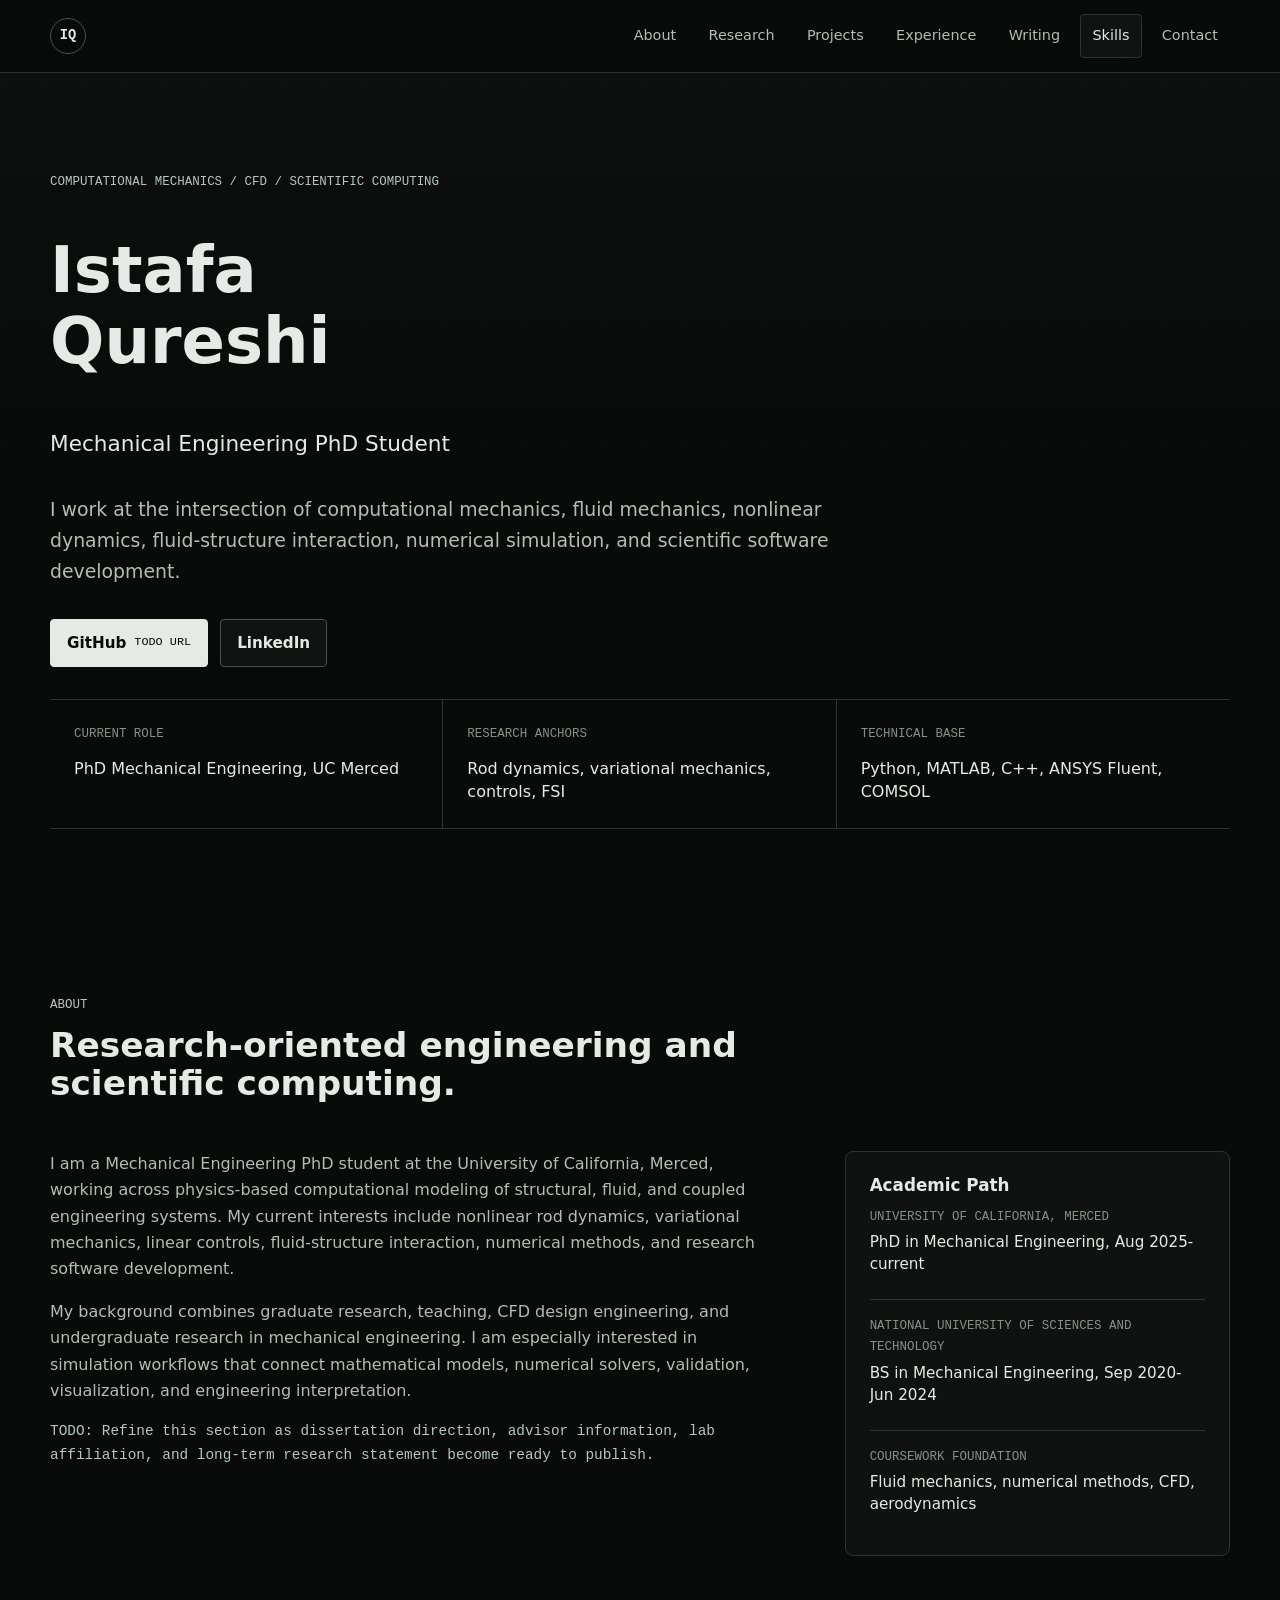
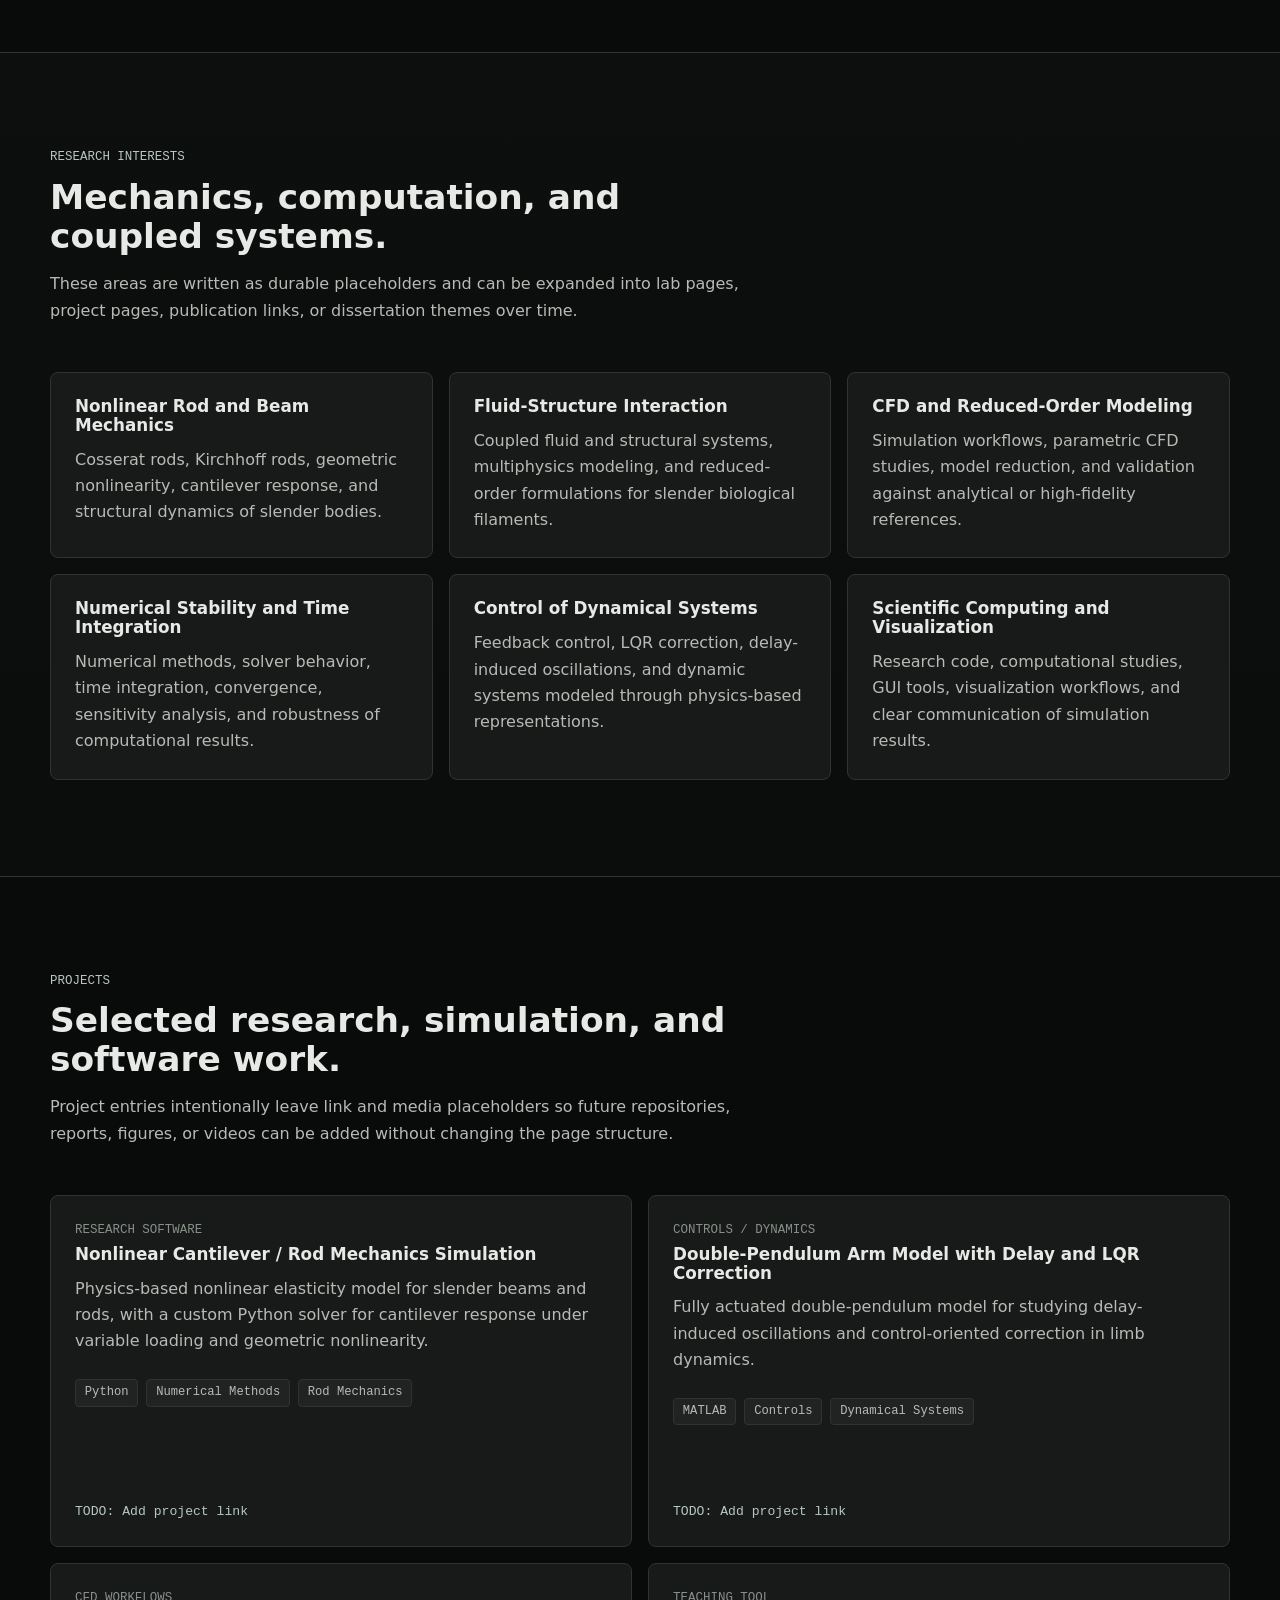
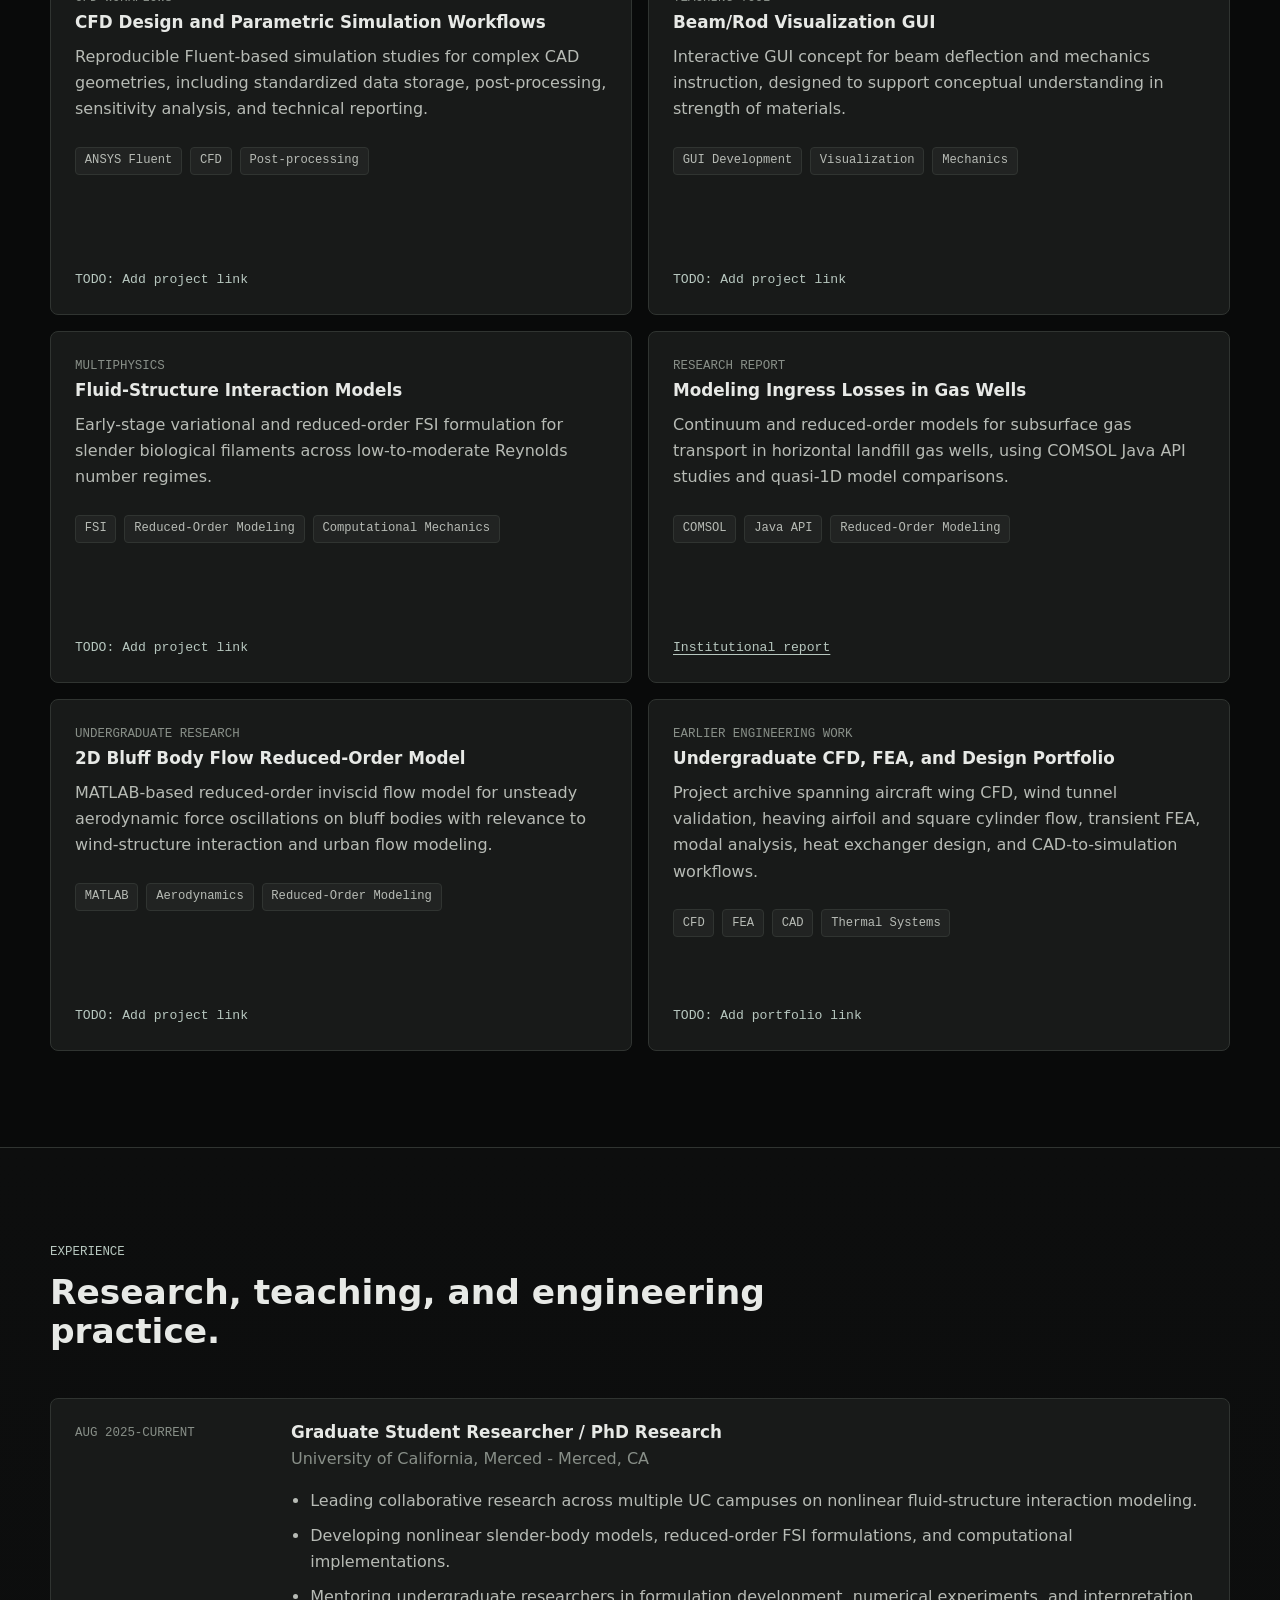
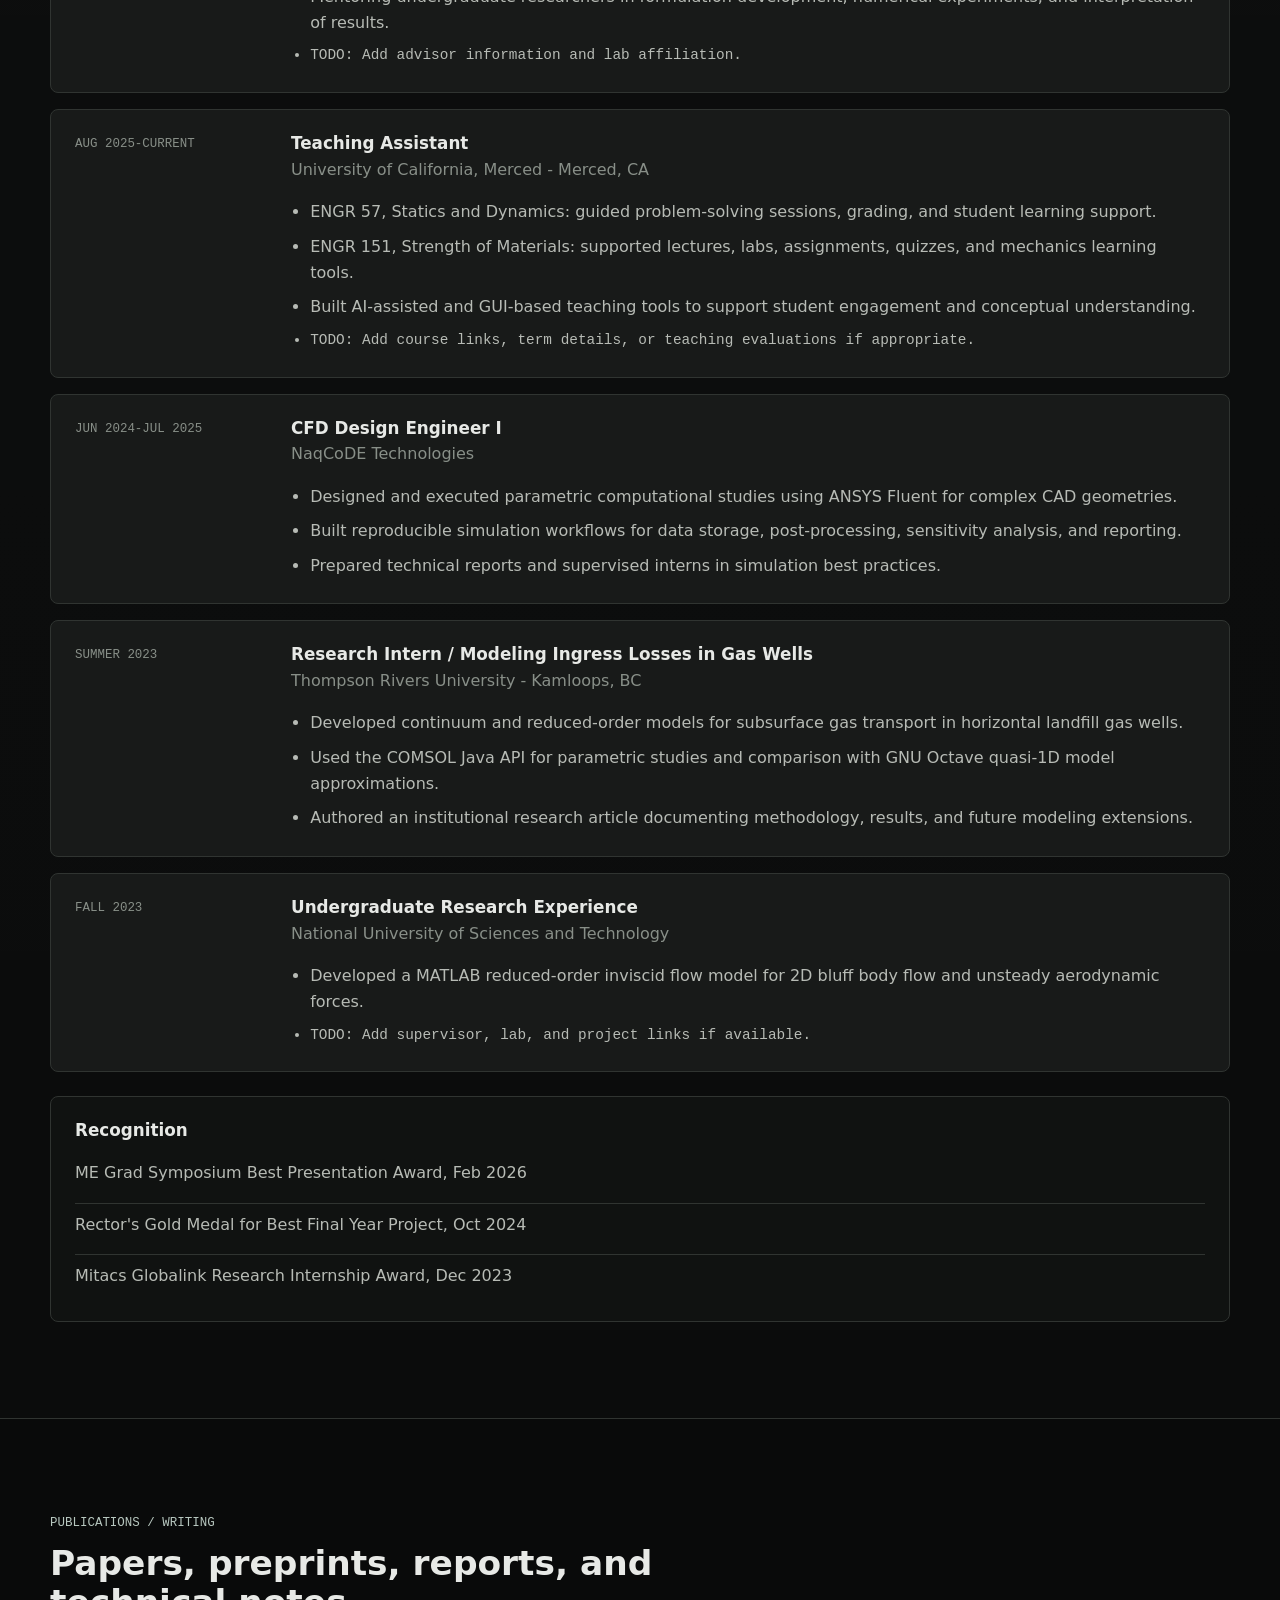
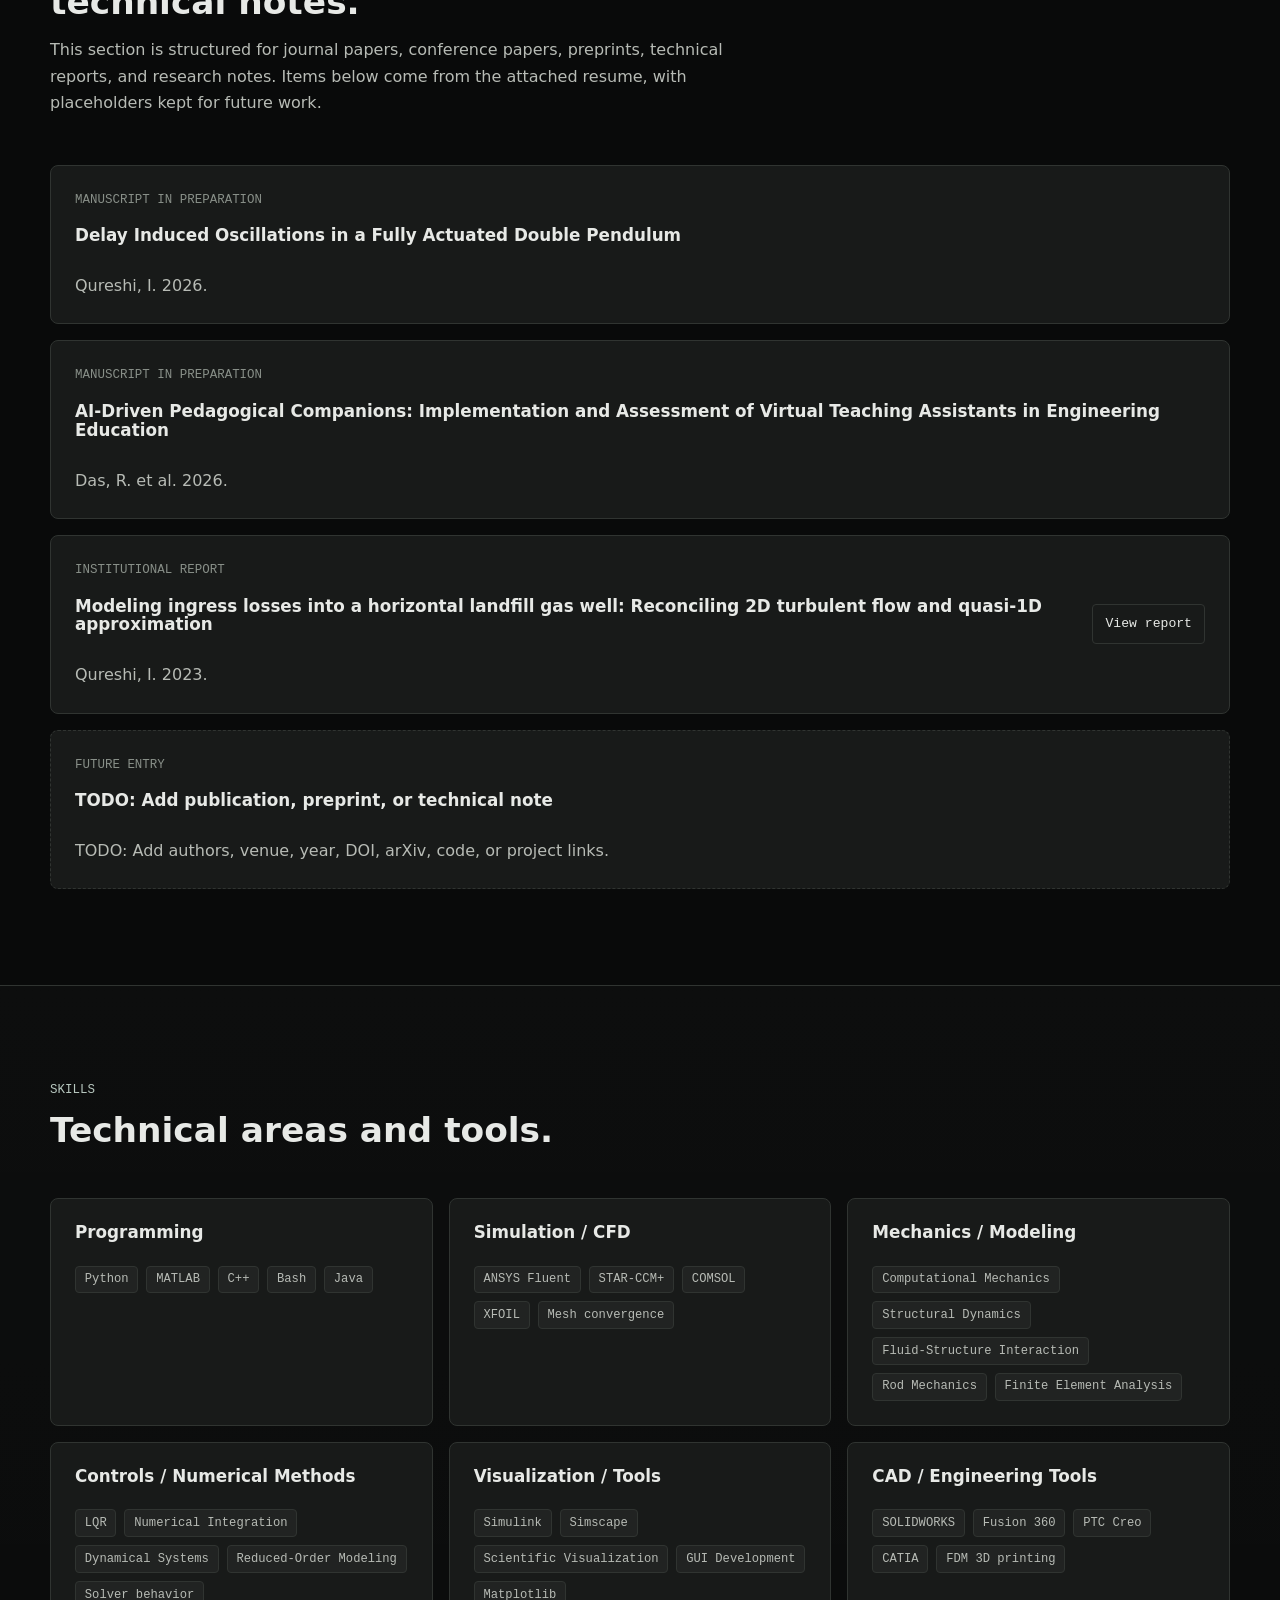
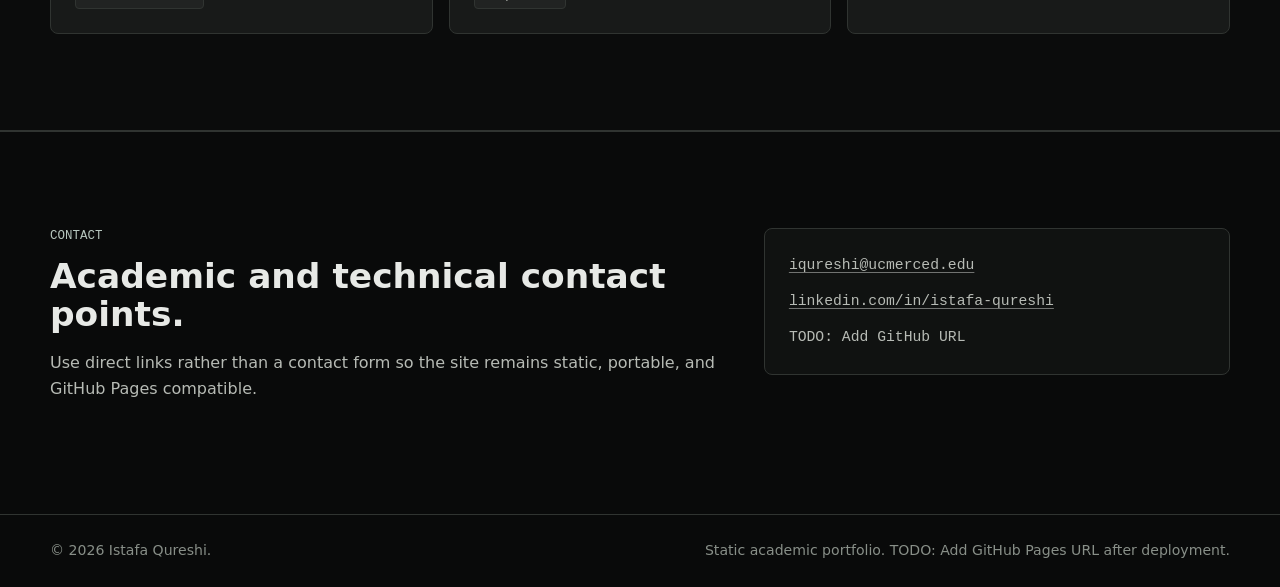
==== index.html @ 71009719 "Initial website draft. Generated via Codex" ====
<!doctype html>
<html lang="en">
<head>
  <meta charset="utf-8">
  <meta name="viewport" content="width=device-width, initial-scale=1">
  <meta name="description" content="Academic and technical portfolio for Istafa Qureshi, Mechanical Engineering PhD student at UC Merced.">
  <title>Istafa Qureshi | Mechanical Engineering PhD Student</title>
  <link rel="stylesheet" href="styles.css">
  <script src="script.js" defer></script>
</head>
<body>
  <a class="skip-link" href="#main">Skip to main content</a>

  <header class="site-header">
    <nav class="site-nav" aria-label="Primary navigation">
      <a class="brand" href="#top" aria-label="Istafa Qureshi home">IQ</a>
      <button class="menu-toggle" type="button" aria-expanded="false" aria-controls="nav-links">
        <span class="menu-lines" aria-hidden="true"></span>
        <span class="sr-only">Toggle navigation</span>
      </button>
      <div class="nav-links" id="nav-links">
        <a href="#about">About</a>
        <a href="#research">Research</a>
        <a href="#projects">Projects</a>
        <a href="#experience">Experience</a>
        <a href="#publications">Writing</a>
        <a href="#skills">Skills</a>
        <a href="#contact">Contact</a>
      </div>
    </nav>
  </header>

  <main id="main">
    <!-- Hero / editable professional introduction -->
    <section class="hero section" id="top" aria-labelledby="hero-title">
      <div class="section-inner hero-inner">
        <p class="eyebrow">Computational mechanics / CFD / scientific computing</p>
        <h1 id="hero-title">Istafa Qureshi</h1>
        <p class="hero-title">Mechanical Engineering PhD Student</p>
        <p class="hero-statement">
          I work at the intersection of computational mechanics, fluid mechanics,
          nonlinear dynamics, fluid-structure interaction, numerical simulation,
          and scientific software development.
        </p>

        <div class="hero-actions" aria-label="External links">
          <!-- TODO: Replace this placeholder with a real GitHub profile URL. -->
          <a class="button button-primary" href="#contact">GitHub <span>TODO URL</span></a>
          <a class="button button-secondary" href="https://linkedin.com/in/istafa-qureshi">LinkedIn</a>
        </div>

        <dl class="hero-facts" aria-label="Current academic profile">
          <div>
            <dt>Current role</dt>
            <dd>PhD Mechanical Engineering, UC Merced</dd>
          </div>
          <div>
            <dt>Research anchors</dt>
            <dd>Rod dynamics, variational mechanics, controls, FSI</dd>
          </div>
          <div>
            <dt>Technical base</dt>
            <dd>Python, MATLAB, C++, ANSYS Fluent, COMSOL</dd>
          </div>
        </dl>
      </div>
    </section>

    <!-- About / TODO: refine as research direction evolves -->
    <section class="section" id="about" aria-labelledby="about-title">
      <div class="section-inner">
        <div class="section-heading">
          <p class="eyebrow">About</p>
          <h2 id="about-title">Research-oriented engineering and scientific computing.</h2>
        </div>
        <div class="about-grid">
          <div class="about-copy">
            <p>
              I am a Mechanical Engineering PhD student at the University of
              California, Merced, working across physics-based computational
              modeling of structural, fluid, and coupled engineering systems.
              My current interests include nonlinear rod dynamics, variational
              mechanics, linear controls, fluid-structure interaction, numerical
              methods, and research software development.
            </p>
            <p>
              My background combines graduate research, teaching, CFD design
              engineering, and undergraduate research in mechanical engineering.
              I am especially interested in simulation workflows that connect
              mathematical models, numerical solvers, validation, visualization,
              and engineering interpretation.
            </p>
            <p class="todo-note">
              TODO: Refine this section as dissertation direction, advisor
              information, lab affiliation, and long-term research statement
              become ready to publish.
            </p>
          </div>
          <div class="academic-path" aria-label="Academic path">
            <h3>Academic Path</h3>
            <ul class="fact-list">
              <li>
                <span>University of California, Merced</span>
                <strong>PhD in Mechanical Engineering, Aug 2025-current</strong>
              </li>
              <li>
                <span>National University of Sciences and Technology</span>
                <strong>BS in Mechanical Engineering, Sep 2020-Jun 2024</strong>
              </li>
              <li>
                <span>Coursework foundation</span>
                <strong>Fluid mechanics, numerical methods, CFD, aerodynamics</strong>
              </li>
            </ul>
          </div>
        </div>
      </div>
    </section>

    <!-- Research interests / editable topic cards -->
    <section class="section section-muted" id="research" aria-labelledby="research-title">
      <div class="section-inner">
        <div class="section-heading">
          <p class="eyebrow">Research Interests</p>
          <h2 id="research-title">Mechanics, computation, and coupled systems.</h2>
          <p>
            These areas are written as durable placeholders and can be expanded
            into lab pages, project pages, publication links, or dissertation
            themes over time.
          </p>
        </div>

        <div class="card-grid">
          <article class="topic-card">
            <h3>Nonlinear Rod and Beam Mechanics</h3>
            <p>
              Cosserat rods, Kirchhoff rods, geometric nonlinearity, cantilever
              response, and structural dynamics of slender bodies.
            </p>
          </article>
          <article class="topic-card">
            <h3>Fluid-Structure Interaction</h3>
            <p>
              Coupled fluid and structural systems, multiphysics modeling, and
              reduced-order formulations for slender biological filaments.
            </p>
          </article>
          <article class="topic-card">
            <h3>CFD and Reduced-Order Modeling</h3>
            <p>
              Simulation workflows, parametric CFD studies, model reduction, and
              validation against analytical or high-fidelity references.
            </p>
          </article>
          <article class="topic-card">
            <h3>Numerical Stability and Time Integration</h3>
            <p>
              Numerical methods, solver behavior, time integration, convergence,
              sensitivity analysis, and robustness of computational results.
            </p>
          </article>
          <article class="topic-card">
            <h3>Control of Dynamical Systems</h3>
            <p>
              Feedback control, LQR correction, delay-induced oscillations, and
              dynamic systems modeled through physics-based representations.
            </p>
          </article>
          <article class="topic-card">
            <h3>Scientific Computing and Visualization</h3>
            <p>
              Research code, computational studies, GUI tools, visualization
              workflows, and clear communication of simulation results.
            </p>
          </article>
        </div>
      </div>
    </section>

    <!-- Projects / TODO: add repository links, figures, reports, and final descriptions -->
    <section class="section" id="projects" aria-labelledby="projects-title">
      <div class="section-inner">
        <div class="section-heading">
          <p class="eyebrow">Projects</p>
          <h2 id="projects-title">Selected research, simulation, and software work.</h2>
          <p>
            Project entries intentionally leave link and media placeholders so
            future repositories, reports, figures, or videos can be added
            without changing the page structure.
          </p>
        </div>

        <div class="project-grid">
          <article class="project-card">
            <div class="project-meta">Research software</div>
            <h3>Nonlinear Cantilever / Rod Mechanics Simulation</h3>
            <p>
              Physics-based nonlinear elasticity model for slender beams and
              rods, with a custom Python solver for cantilever response under
              variable loading and geometric nonlinearity.
            </p>
            <ul class="tag-list">
              <li>Python</li>
              <li>Numerical Methods</li>
              <li>Rod Mechanics</li>
            </ul>
            <span class="project-link">TODO: Add project link</span>
          </article>

          <article class="project-card">
            <div class="project-meta">Controls / dynamics</div>
            <h3>Double-Pendulum Arm Model with Delay and LQR Correction</h3>
            <p>
              Fully actuated double-pendulum model for studying delay-induced
              oscillations and control-oriented correction in limb dynamics.
            </p>
            <ul class="tag-list">
              <li>MATLAB</li>
              <li>Controls</li>
              <li>Dynamical Systems</li>
            </ul>
            <span class="project-link">TODO: Add project link</span>
          </article>

          <article class="project-card">
            <div class="project-meta">CFD workflows</div>
            <h3>CFD Design and Parametric Simulation Workflows</h3>
            <p>
              Reproducible Fluent-based simulation studies for complex CAD
              geometries, including standardized data storage, post-processing,
              sensitivity analysis, and technical reporting.
            </p>
            <ul class="tag-list">
              <li>ANSYS Fluent</li>
              <li>CFD</li>
              <li>Post-processing</li>
            </ul>
            <span class="project-link">TODO: Add project link</span>
          </article>

          <article class="project-card">
            <div class="project-meta">Teaching tool</div>
            <h3>Beam/Rod Visualization GUI</h3>
            <p>
              Interactive GUI concept for beam deflection and mechanics
              instruction, designed to support conceptual understanding in
              strength of materials.
            </p>
            <ul class="tag-list">
              <li>GUI Development</li>
              <li>Visualization</li>
              <li>Mechanics</li>
            </ul>
            <span class="project-link">TODO: Add project link</span>
          </article>

          <article class="project-card">
            <div class="project-meta">Multiphysics</div>
            <h3>Fluid-Structure Interaction Models</h3>
            <p>
              Early-stage variational and reduced-order FSI formulation for
              slender biological filaments across low-to-moderate Reynolds
              number regimes.
            </p>
            <ul class="tag-list">
              <li>FSI</li>
              <li>Reduced-Order Modeling</li>
              <li>Computational Mechanics</li>
            </ul>
            <span class="project-link">TODO: Add project link</span>
          </article>

          <article class="project-card">
            <div class="project-meta">Research report</div>
            <h3>Modeling Ingress Losses in Gas Wells</h3>
            <p>
              Continuum and reduced-order models for subsurface gas transport
              in horizontal landfill gas wells, using COMSOL Java API studies
              and quasi-1D model comparisons.
            </p>
            <ul class="tag-list">
              <li>COMSOL</li>
              <li>Java API</li>
              <li>Reduced-Order Modeling</li>
            </ul>
            <a class="project-link" href="https://tru.arcabc.ca/node/3700">Institutional report</a>
          </article>

          <article class="project-card">
            <div class="project-meta">Undergraduate research</div>
            <h3>2D Bluff Body Flow Reduced-Order Model</h3>
            <p>
              MATLAB-based reduced-order inviscid flow model for unsteady
              aerodynamic force oscillations on bluff bodies with relevance to
              wind-structure interaction and urban flow modeling.
            </p>
            <ul class="tag-list">
              <li>MATLAB</li>
              <li>Aerodynamics</li>
              <li>Reduced-Order Modeling</li>
            </ul>
            <span class="project-link">TODO: Add project link</span>
          </article>

          <article class="project-card">
            <div class="project-meta">Earlier engineering work</div>
            <h3>Undergraduate CFD, FEA, and Design Portfolio</h3>
            <p>
              Project archive spanning aircraft wing CFD, wind tunnel
              validation, heaving airfoil and square cylinder flow, transient
              FEA, modal analysis, heat exchanger design, and CAD-to-simulation
              workflows.
            </p>
            <ul class="tag-list">
              <li>CFD</li>
              <li>FEA</li>
              <li>CAD</li>
              <li>Thermal Systems</li>
            </ul>
            <span class="project-link">TODO: Add portfolio link</span>
          </article>
        </div>
      </div>
    </section>

    <!-- Experience / TODO: add advisor, lab, and course links when available -->
    <section class="section section-muted" id="experience" aria-labelledby="experience-title">
      <div class="section-inner">
        <div class="section-heading">
          <p class="eyebrow">Experience</p>
          <h2 id="experience-title">Research, teaching, and engineering practice.</h2>
        </div>

        <div class="timeline">
          <article class="timeline-item">
            <div class="timeline-date">Aug 2025-current</div>
            <div class="timeline-content">
              <h3>Graduate Student Researcher / PhD Research</h3>
              <p class="timeline-place">University of California, Merced - Merced, CA</p>
              <ul>
                <li>Leading collaborative research across multiple UC campuses on nonlinear fluid-structure interaction modeling.</li>
                <li>Developing nonlinear slender-body models, reduced-order FSI formulations, and computational implementations.</li>
                <li>Mentoring undergraduate researchers in formulation development, numerical experiments, and interpretation of results.</li>
                <li class="todo-line">TODO: Add advisor information and lab affiliation.</li>
              </ul>
            </div>
          </article>

          <article class="timeline-item">
            <div class="timeline-date">Aug 2025-current</div>
            <div class="timeline-content">
              <h3>Teaching Assistant</h3>
              <p class="timeline-place">University of California, Merced - Merced, CA</p>
              <ul>
                <li>ENGR 57, Statics and Dynamics: guided problem-solving sessions, grading, and student learning support.</li>
                <li>ENGR 151, Strength of Materials: supported lectures, labs, assignments, quizzes, and mechanics learning tools.</li>
                <li>Built AI-assisted and GUI-based teaching tools to support student engagement and conceptual understanding.</li>
                <li class="todo-line">TODO: Add course links, term details, or teaching evaluations if appropriate.</li>
              </ul>
            </div>
          </article>

          <article class="timeline-item">
            <div class="timeline-date">Jun 2024-Jul 2025</div>
            <div class="timeline-content">
              <h3>CFD Design Engineer I</h3>
              <p class="timeline-place">NaqCoDE Technologies</p>
              <ul>
                <li>Designed and executed parametric computational studies using ANSYS Fluent for complex CAD geometries.</li>
                <li>Built reproducible simulation workflows for data storage, post-processing, sensitivity analysis, and reporting.</li>
                <li>Prepared technical reports and supervised interns in simulation best practices.</li>
              </ul>
            </div>
          </article>

          <article class="timeline-item">
            <div class="timeline-date">Summer 2023</div>
            <div class="timeline-content">
              <h3>Research Intern / Modeling Ingress Losses in Gas Wells</h3>
              <p class="timeline-place">Thompson Rivers University - Kamloops, BC</p>
              <ul>
                <li>Developed continuum and reduced-order models for subsurface gas transport in horizontal landfill gas wells.</li>
                <li>Used the COMSOL Java API for parametric studies and comparison with GNU Octave quasi-1D model approximations.</li>
                <li>Authored an institutional research article documenting methodology, results, and future modeling extensions.</li>
              </ul>
            </div>
          </article>

          <article class="timeline-item">
            <div class="timeline-date">Fall 2023</div>
            <div class="timeline-content">
              <h3>Undergraduate Research Experience</h3>
              <p class="timeline-place">National University of Sciences and Technology</p>
              <ul>
                <li>Developed a MATLAB reduced-order inviscid flow model for 2D bluff body flow and unsteady aerodynamic forces.</li>
                <li class="todo-line">TODO: Add supervisor, lab, and project links if available.</li>
              </ul>
            </div>
          </article>
        </div>

        <div class="recognition">
          <h3>Recognition</h3>
          <ul class="compact-list">
            <li>ME Grad Symposium Best Presentation Award, Feb 2026</li>
            <li>Rector's Gold Medal for Best Final Year Project, Oct 2024</li>
            <li>Mitacs Globalink Research Internship Award, Dec 2023</li>
          </ul>
        </div>
      </div>
    </section>

    <!-- Publications and writing / TODO: replace placeholders with citation format of choice -->
    <section class="section" id="publications" aria-labelledby="publications-title">
      <div class="section-inner">
        <div class="section-heading">
          <p class="eyebrow">Publications / Writing</p>
          <h2 id="publications-title">Papers, preprints, reports, and technical notes.</h2>
          <p>
            This section is structured for journal papers, conference papers,
            preprints, technical reports, and research notes. Items below come
            from the attached resume, with placeholders kept for future work.
          </p>
        </div>

        <div class="writing-list">
          <article class="writing-item">
            <p class="writing-type">Manuscript in preparation</p>
            <h3>Delay Induced Oscillations in a Fully Actuated Double Pendulum</h3>
            <p>Qureshi, I. 2026.</p>
          </article>

          <article class="writing-item">
            <p class="writing-type">Manuscript in preparation</p>
            <h3>AI-Driven Pedagogical Companions: Implementation and Assessment of Virtual Teaching Assistants in Engineering Education</h3>
            <p>Das, R. et al. 2026.</p>
          </article>

          <article class="writing-item">
            <p class="writing-type">Institutional report</p>
            <h3>Modeling ingress losses into a horizontal landfill gas well: Reconciling 2D turbulent flow and quasi-1D approximation</h3>
            <p>Qureshi, I. 2023.</p>
            <a href="https://tru.arcabc.ca/node/3700">View report</a>
          </article>

          <article class="writing-item placeholder-item">
            <p class="writing-type">Future entry</p>
            <h3>TODO: Add publication, preprint, or technical note</h3>
            <p>TODO: Add authors, venue, year, DOI, arXiv, code, or project links.</p>
          </article>
        </div>
      </div>
    </section>

    <!-- Skills / TODO: revise proficiency levels and add tools as experience grows -->
    <section class="section section-muted" id="skills" aria-labelledby="skills-title">
      <div class="section-inner">
        <div class="section-heading">
          <p class="eyebrow">Skills</p>
          <h2 id="skills-title">Technical areas and tools.</h2>
        </div>

        <div class="skills-grid">
          <section class="skill-group" aria-labelledby="programming-title">
            <h3 id="programming-title">Programming</h3>
            <ul class="pill-list">
              <li>Python</li>
              <li>MATLAB</li>
              <li>C++</li>
              <li>Bash</li>
              <li>Java</li>
            </ul>
          </section>

          <section class="skill-group" aria-labelledby="simulation-title">
            <h3 id="simulation-title">Simulation / CFD</h3>
            <ul class="pill-list">
              <li>ANSYS Fluent</li>
              <li>STAR-CCM+</li>
              <li>COMSOL</li>
              <li>XFOIL</li>
              <li>Mesh convergence</li>
            </ul>
          </section>

          <section class="skill-group" aria-labelledby="mechanics-title">
            <h3 id="mechanics-title">Mechanics / Modeling</h3>
            <ul class="pill-list">
              <li>Computational Mechanics</li>
              <li>Structural Dynamics</li>
              <li>Fluid-Structure Interaction</li>
              <li>Rod Mechanics</li>
              <li>Finite Element Analysis</li>
            </ul>
          </section>

          <section class="skill-group" aria-labelledby="controls-title">
            <h3 id="controls-title">Controls / Numerical Methods</h3>
            <ul class="pill-list">
              <li>LQR</li>
              <li>Numerical Integration</li>
              <li>Dynamical Systems</li>
              <li>Reduced-Order Modeling</li>
              <li>Solver behavior</li>
            </ul>
          </section>

          <section class="skill-group" aria-labelledby="visualization-title">
            <h3 id="visualization-title">Visualization / Tools</h3>
            <ul class="pill-list">
              <li>Simulink</li>
              <li>Simscape</li>
              <li>Scientific Visualization</li>
              <li>GUI Development</li>
              <li>Matplotlib</li>
            </ul>
          </section>

          <section class="skill-group" aria-labelledby="cad-title">
            <h3 id="cad-title">CAD / Engineering Tools</h3>
            <ul class="pill-list">
              <li>SOLIDWORKS</li>
              <li>Fusion 360</li>
              <li>PTC Creo</li>
              <li>CATIA</li>
              <li>FDM 3D printing</li>
            </ul>
          </section>
        </div>
      </div>
    </section>

    <!-- Contact / TODO: update public links before deployment -->
    <section class="section contact-section" id="contact" aria-labelledby="contact-title">
      <div class="section-inner contact-inner">
        <div>
          <p class="eyebrow">Contact</p>
          <h2 id="contact-title">Academic and technical contact points.</h2>
          <p>
            Use direct links rather than a contact form so the site remains
            static, portable, and GitHub Pages compatible.
          </p>
        </div>
        <address class="contact-list">
          <a href="mailto:iqureshi@ucmerced.edu">iqureshi@ucmerced.edu</a>
          <a href="https://linkedin.com/in/istafa-qureshi">linkedin.com/in/istafa-qureshi</a>
          <span>TODO: Add GitHub URL</span>
        </address>
      </div>
    </section>
  </main>

  <footer class="site-footer">
    <div class="section-inner footer-inner">
      <p>&copy; <span id="current-year">2026</span> Istafa Qureshi.</p>
      <p>Static academic portfolio. TODO: Add GitHub Pages URL after deployment.</p>
    </div>
  </footer>
</body>
</html>
---- styles.css ----
:root {
  --color-bg: #090a0a;
  --color-bg-soft: #101211;
  --color-bg-muted: #151716;
  --color-surface: #181a19;
  --color-surface-strong: #202321;
  --color-text: #e7e9e6;
  --color-text-muted: #b7bbb5;
  --color-text-soft: #888f88;
  --color-line: #303431;
  --color-line-strong: #4b514c;
  --color-accent: #b7c7bf;
  --color-accent-muted: #7f9189;
  --color-focus: #f4f7f1;

  --font-sans: system-ui, -apple-system, BlinkMacSystemFont, "Segoe UI", sans-serif;
  --font-mono: "SFMono-Regular", Consolas, "Liberation Mono", monospace;

  --space-1: 0.25rem;
  --space-2: 0.5rem;
  --space-3: 0.75rem;
  --space-4: 1rem;
  --space-5: 1.5rem;
  --space-6: 2rem;
  --space-7: 3rem;
  --space-8: 4.5rem;
  --space-9: 6rem;

  --radius-sm: 4px;
  --radius-md: 8px;
  --border-thin: 1px solid var(--color-line);
  --border-strong: 1px solid var(--color-line-strong);

  --max-page-width: 1180px;
  --max-text-width: 720px;
  --nav-height: 4.5rem;
  --transition-fast: 160ms ease;
  --transition-medium: 240ms ease;
}

*,
*::before,
*::after {
  box-sizing: border-box;
}

html {
  scroll-behavior: smooth;
  scroll-padding-top: var(--nav-height);
}

body {
  margin: 0;
  background:
    linear-gradient(180deg, rgba(255, 255, 255, 0.025), rgba(255, 255, 255, 0) 28rem),
    var(--color-bg);
  color: var(--color-text);
  font-family: var(--font-sans);
  font-size: 1rem;
  line-height: 1.65;
  letter-spacing: 0;
  overflow-wrap: anywhere;
}

body::before {
  position: fixed;
  inset: 0;
  z-index: -1;
  pointer-events: none;
  content: "";
  background-image:
    linear-gradient(rgba(255, 255, 255, 0.025) 1px, transparent 1px),
    linear-gradient(90deg, rgba(255, 255, 255, 0.025) 1px, transparent 1px);
  background-size: 40px 40px;
  mask-image: linear-gradient(180deg, rgba(0, 0, 0, 0.65), transparent 52rem);
}

a {
  color: inherit;
  text-decoration-color: rgba(231, 233, 230, 0.45);
  text-decoration-thickness: 1px;
  text-underline-offset: 0.2em;
  transition: color var(--transition-fast), text-decoration-color var(--transition-fast), border-color var(--transition-fast), background var(--transition-fast);
}

a:hover {
  color: var(--color-text);
  text-decoration-color: var(--color-text);
}

a:focus-visible,
button:focus-visible {
  outline: 2px solid var(--color-focus);
  outline-offset: 4px;
}

h1,
h2,
h3,
p {
  margin-top: 0;
}

h1,
h2,
h3 {
  line-height: 1.12;
  font-weight: 640;
  letter-spacing: 0;
}

h1 {
  max-width: 10ch;
  margin-bottom: var(--space-4);
  font-size: 4rem;
}

h2 {
  max-width: 760px;
  margin-bottom: var(--space-4);
  font-size: 2.15rem;
}

h3 {
  margin-bottom: var(--space-3);
  font-size: 1.05rem;
}

p {
  color: var(--color-text-muted);
}

ul,
dl,
dd {
  margin: 0;
}

ul {
  padding-left: 1.2rem;
}

li + li {
  margin-top: var(--space-2);
}

.sr-only {
  position: absolute;
  width: 1px;
  height: 1px;
  padding: 0;
  margin: -1px;
  overflow: hidden;
  clip: rect(0, 0, 0, 0);
  white-space: nowrap;
  border: 0;
}

.skip-link {
  position: fixed;
  top: var(--space-4);
  left: var(--space-4);
  z-index: 100;
  padding: var(--space-2) var(--space-4);
  background: var(--color-text);
  color: var(--color-bg);
  border-radius: var(--radius-sm);
  transform: translateY(-150%);
}

.skip-link:focus {
  transform: translateY(0);
}

.site-header {
  position: sticky;
  top: 0;
  z-index: 50;
  min-height: var(--nav-height);
  background: rgba(9, 10, 10, 0.86);
  border-bottom: var(--border-thin);
  backdrop-filter: blur(18px);
}

.site-nav {
  display: flex;
  align-items: center;
  justify-content: space-between;
  width: min(100% - 2rem, var(--max-page-width));
  min-height: var(--nav-height);
  margin-inline: auto;
  gap: var(--space-4);
}

.brand {
  display: inline-flex;
  align-items: center;
  justify-content: center;
  width: 2.25rem;
  height: 2.25rem;
  flex: 0 0 auto;
  color: var(--color-text);
  font-family: var(--font-mono);
  font-size: 0.86rem;
  font-weight: 700;
  text-decoration: none;
  border: var(--border-strong);
  border-radius: 50%;
}

.nav-links {
  display: flex;
  flex-wrap: wrap;
  align-items: center;
  justify-content: flex-end;
  gap: var(--space-2);
}

.nav-links a {
  padding: 0.55rem 0.7rem;
  color: var(--color-text-muted);
  font-size: 0.9rem;
  text-decoration: none;
  border: 1px solid transparent;
  border-radius: var(--radius-sm);
}

.nav-links a:hover,
.nav-links a.is-active {
  color: var(--color-text);
  background: rgba(255, 255, 255, 0.035);
  border-color: var(--color-line);
}

.menu-toggle {
  display: none;
  width: 2.4rem;
  height: 2.4rem;
  align-items: center;
  justify-content: center;
  padding: 0;
  color: var(--color-text);
  background: transparent;
  border: var(--border-thin);
  border-radius: var(--radius-sm);
  cursor: pointer;
}

.menu-lines,
.menu-lines::before,
.menu-lines::after {
  display: block;
  width: 1rem;
  height: 1px;
  background: currentColor;
  transition: transform var(--transition-medium), opacity var(--transition-medium);
}

.menu-lines {
  position: relative;
}

.menu-lines::before,
.menu-lines::after {
  position: absolute;
  left: 0;
  content: "";
}

.menu-lines::before {
  top: -0.35rem;
}

.menu-lines::after {
  top: 0.35rem;
}

.menu-toggle[aria-expanded="true"] .menu-lines {
  background: transparent;
}

.menu-toggle[aria-expanded="true"] .menu-lines::before {
  transform: translateY(0.35rem) rotate(45deg);
}

.menu-toggle[aria-expanded="true"] .menu-lines::after {
  transform: translateY(-0.35rem) rotate(-45deg);
}

.section {
  padding-block: var(--space-9);
}

.section-muted {
  background: linear-gradient(180deg, rgba(255, 255, 255, 0.02), rgba(255, 255, 255, 0.01));
  border-block: var(--border-thin);
}

.section-inner {
  width: min(100% - 2rem, var(--max-page-width));
  margin-inline: auto;
}

.section-heading {
  max-width: var(--max-text-width);
  margin-bottom: var(--space-7);
}

.section-heading p:last-child {
  margin-bottom: 0;
}

.eyebrow {
  margin-bottom: var(--space-3);
  color: var(--color-accent);
  font-family: var(--font-mono);
  font-size: 0.78rem;
  line-height: 1.35;
  text-transform: uppercase;
}

.hero {
  min-height: calc(100vh - var(--nav-height));
  display: grid;
  align-items: end;
  padding-top: var(--space-8);
  padding-bottom: var(--space-8);
}

.hero-inner {
  display: grid;
  gap: var(--space-6);
}

.hero-title {
  margin-bottom: 0;
  color: var(--color-text);
  font-size: 1.35rem;
}

.hero-statement {
  max-width: 790px;
  margin-bottom: 0;
  color: var(--color-text-muted);
  font-size: 1.18rem;
}

.hero-actions {
  display: flex;
  flex-wrap: wrap;
  gap: var(--space-3);
}

.button {
  display: inline-flex;
  align-items: center;
  justify-content: center;
  min-height: 2.75rem;
  padding: 0.65rem 1rem;
  gap: var(--space-2);
  font-size: 0.95rem;
  font-weight: 650;
  text-decoration: none;
  border-radius: var(--radius-sm);
}

.button span {
  color: inherit;
  font-family: var(--font-mono);
  font-size: 0.74rem;
  font-weight: 500;
}

.button-primary {
  color: var(--color-bg);
  background: var(--color-text);
  border: 1px solid var(--color-text);
}

.button-primary:hover {
  color: var(--color-bg);
  background: var(--color-accent);
  border-color: var(--color-accent);
}

.button-secondary {
  color: var(--color-text);
  background: rgba(255, 255, 255, 0.035);
  border: var(--border-strong);
}

.button-secondary:hover {
  background: rgba(255, 255, 255, 0.07);
}

.hero-facts {
  display: grid;
  grid-template-columns: repeat(3, minmax(0, 1fr));
  border-top: var(--border-thin);
  border-bottom: var(--border-thin);
}

.hero-facts div {
  min-height: 8rem;
  padding: var(--space-5);
  border-right: var(--border-thin);
}

.hero-facts div:last-child {
  border-right: 0;
}

.hero-facts dt {
  margin-bottom: var(--space-3);
  color: var(--color-text-soft);
  font-family: var(--font-mono);
  font-size: 0.78rem;
  text-transform: uppercase;
}

.hero-facts dd {
  color: var(--color-text);
  font-size: 1rem;
  line-height: 1.45;
}

.about-grid {
  display: grid;
  grid-template-columns: minmax(0, 1.55fr) minmax(280px, 0.8fr);
  gap: var(--space-7);
  align-items: start;
}

.about-copy {
  max-width: var(--max-text-width);
}

.todo-note,
.todo-line {
  color: var(--color-accent);
  font-family: var(--font-mono);
  font-size: 0.9rem;
}

.academic-path,
.recognition {
  padding: var(--space-5);
  background: var(--color-bg-soft);
  border: var(--border-thin);
  border-radius: var(--radius-md);
}

.fact-list,
.compact-list,
.tag-list,
.pill-list {
  padding-left: 0;
  list-style: none;
}

.fact-list li {
  padding-block: var(--space-4);
  border-top: var(--border-thin);
}

.fact-list li:first-child {
  padding-top: 0;
  border-top: 0;
}

.fact-list span,
.project-meta,
.timeline-date,
.writing-type {
  display: block;
  margin-bottom: var(--space-1);
  color: var(--color-text-soft);
  font-family: var(--font-mono);
  font-size: 0.78rem;
  text-transform: uppercase;
}

.fact-list strong {
  display: block;
  color: var(--color-text);
  font-size: 0.95rem;
  font-weight: 540;
  line-height: 1.45;
}

.card-grid,
.skills-grid {
  display: grid;
  grid-template-columns: repeat(3, minmax(0, 1fr));
  gap: var(--space-4);
}

.project-grid {
  display: grid;
  grid-template-columns: repeat(2, minmax(0, 1fr));
  gap: var(--space-4);
}

.topic-card,
.project-card,
.skill-group,
.writing-item {
  padding: var(--space-5);
  background: var(--color-surface);
  border: var(--border-thin);
  border-radius: var(--radius-md);
  transition: transform var(--transition-medium), border-color var(--transition-medium), background var(--transition-medium);
}

.topic-card:hover,
.project-card:hover,
.skill-group:hover,
.writing-item:hover {
  transform: translateY(-2px);
  background: var(--color-surface-strong);
  border-color: var(--color-line-strong);
}

.topic-card p,
.project-card p,
.writing-item p,
.skill-group p {
  margin-bottom: 0;
}

.project-card {
  display: flex;
  min-height: 22rem;
  flex-direction: column;
}

.project-card h3 {
  max-width: 36rem;
}

.tag-list,
.pill-list {
  display: flex;
  flex-wrap: wrap;
  gap: var(--space-2);
  margin-top: var(--space-5);
}

.tag-list li,
.pill-list li {
  margin-top: 0;
  padding: 0.35rem 0.55rem;
  color: var(--color-text-muted);
  font-family: var(--font-mono);
  font-size: 0.76rem;
  line-height: 1.2;
  background: rgba(255, 255, 255, 0.04);
  border: var(--border-thin);
  border-radius: var(--radius-sm);
}

.project-link {
  display: inline-flex;
  width: fit-content;
  margin-top: auto;
  padding-top: var(--space-5);
  color: var(--color-accent);
  font-family: var(--font-mono);
  font-size: 0.82rem;
}

a.project-link {
  text-decoration: underline;
}

.timeline {
  display: grid;
  gap: var(--space-4);
}

.timeline-item {
  display: grid;
  grid-template-columns: 12rem minmax(0, 1fr);
  gap: var(--space-5);
  padding: var(--space-5);
  background: var(--color-surface);
  border: var(--border-thin);
  border-radius: var(--radius-md);
}

.timeline-content h3 {
  margin-bottom: var(--space-1);
}

.timeline-place {
  margin-bottom: var(--space-4);
  color: var(--color-text-soft);
}

.timeline-content li {
  color: var(--color-text-muted);
}

.recognition {
  margin-top: var(--space-5);
}

.compact-list li {
  padding-block: var(--space-2);
  color: var(--color-text-muted);
  border-top: var(--border-thin);
}

.compact-list li:first-child {
  border-top: 0;
}

.writing-list {
  display: grid;
  gap: var(--space-4);
}

.writing-item {
  display: grid;
  grid-template-columns: minmax(0, 1fr) auto;
  gap: var(--space-4);
  align-items: start;
}

.writing-item h3,
.writing-item p {
  grid-column: 1;
}

.writing-item a {
  grid-column: 2;
  grid-row: 1 / span 3;
  align-self: center;
  padding: 0.5rem 0.75rem;
  color: var(--color-text);
  font-family: var(--font-mono);
  font-size: 0.82rem;
  text-decoration: none;
  border: var(--border-thin);
  border-radius: var(--radius-sm);
}

.writing-item a:hover {
  background: rgba(255, 255, 255, 0.06);
}

.placeholder-item {
  border-style: dashed;
}

.skill-group h3 {
  margin-bottom: var(--space-4);
}

.contact-section {
  border-top: var(--border-thin);
}

.contact-inner {
  display: grid;
  grid-template-columns: minmax(0, 1fr) minmax(280px, 0.7fr);
  gap: var(--space-7);
  align-items: start;
}

.contact-list {
  display: grid;
  gap: var(--space-3);
  padding: var(--space-5);
  font-style: normal;
  background: var(--color-bg-soft);
  border: var(--border-thin);
  border-radius: var(--radius-md);
}

.contact-list a,
.contact-list span {
  color: var(--color-text-muted);
  font-family: var(--font-mono);
  font-size: 0.92rem;
}

.site-footer {
  padding-block: var(--space-5);
  color: var(--color-text-soft);
  border-top: var(--border-thin);
}

.footer-inner {
  display: flex;
  flex-wrap: wrap;
  justify-content: space-between;
  gap: var(--space-3);
}

.footer-inner p {
  margin-bottom: 0;
  color: var(--color-text-soft);
  font-size: 0.88rem;
}

@media (max-width: 980px) {
  h1 {
    font-size: 3.25rem;
  }

  h2 {
    font-size: 1.85rem;
  }

  .hero-facts,
  .card-grid,
  .skills-grid {
    grid-template-columns: repeat(2, minmax(0, 1fr));
  }

  .hero-facts div:nth-child(2) {
    border-right: 0;
  }

  .hero-facts div:last-child {
    grid-column: 1 / -1;
    border-top: var(--border-thin);
  }

  .about-grid,
  .contact-inner {
    grid-template-columns: 1fr;
  }

  .project-grid {
    grid-template-columns: 1fr;
  }
}

@media (max-width: 760px) {
  :root {
    --nav-height: 4rem;
  }

  .site-nav {
    align-items: flex-start;
    flex-wrap: wrap;
    padding-block: 0.75rem;
  }

  .nav-links {
    width: 100%;
    justify-content: flex-start;
    padding-top: var(--space-2);
  }

  .js-enabled .site-nav {
    align-items: center;
  }

  .js-enabled .menu-toggle {
    display: inline-flex;
  }

  .js-enabled .nav-links {
    display: none;
    flex-direction: column;
    align-items: stretch;
  }

  .js-enabled .nav-links.is-open {
    display: flex;
  }

  .nav-links a {
    width: 100%;
  }

  .section {
    padding-block: var(--space-8);
  }

  .hero {
    min-height: auto;
    padding-top: var(--space-7);
  }

  h1 {
    font-size: 2.65rem;
  }

  h2 {
    font-size: 1.6rem;
  }

  .hero-statement {
    font-size: 1.05rem;
  }

  .hero-facts,
  .card-grid,
  .skills-grid {
    grid-template-columns: 1fr;
  }

  .hero-facts div,
  .hero-facts div:nth-child(2),
  .hero-facts div:last-child {
    grid-column: auto;
    border-top: var(--border-thin);
    border-right: 0;
  }

  .hero-facts div:first-child {
    border-top: 0;
  }

  .timeline-item {
    grid-template-columns: 1fr;
    gap: var(--space-3);
  }

  .writing-item {
    grid-template-columns: 1fr;
  }

  .writing-item a {
    grid-column: 1;
    grid-row: auto;
    width: fit-content;
  }
}

@media (max-width: 520px) {
  .section-inner,
  .site-nav {
    width: min(100% - 1.25rem, var(--max-page-width));
  }

  h1 {
    font-size: 2.25rem;
  }

  .button {
    width: 100%;
  }

  .hero-actions {
    width: 100%;
  }

  .topic-card,
  .project-card,
  .skill-group,
  .writing-item,
  .academic-path,
  .recognition,
  .contact-list,
  .timeline-item {
    padding: var(--space-4);
  }
}

@media (prefers-reduced-motion: reduce) {
  html {
    scroll-behavior: auto;
  }

  *,
  *::before,
  *::after {
    transition-duration: 0.01ms !important;
    animation-duration: 0.01ms !important;
    animation-iteration-count: 1 !important;
  }
}
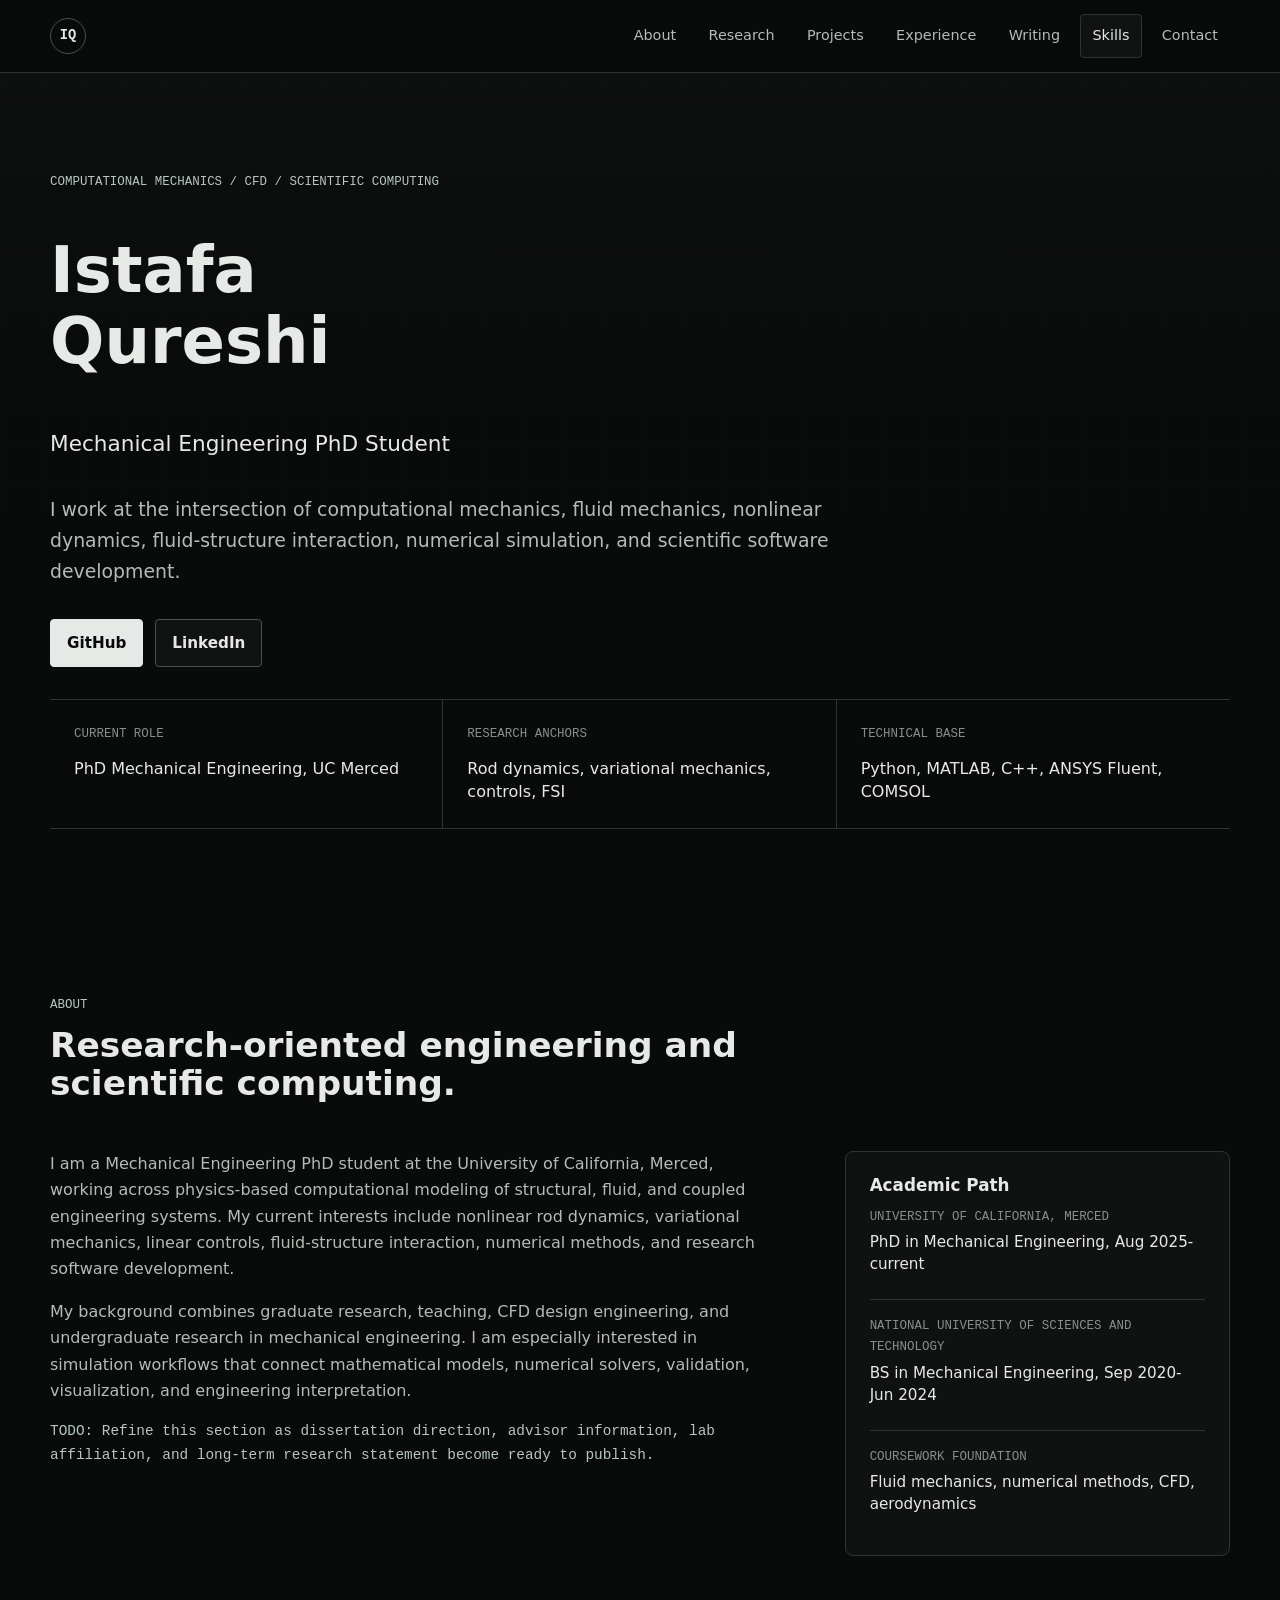
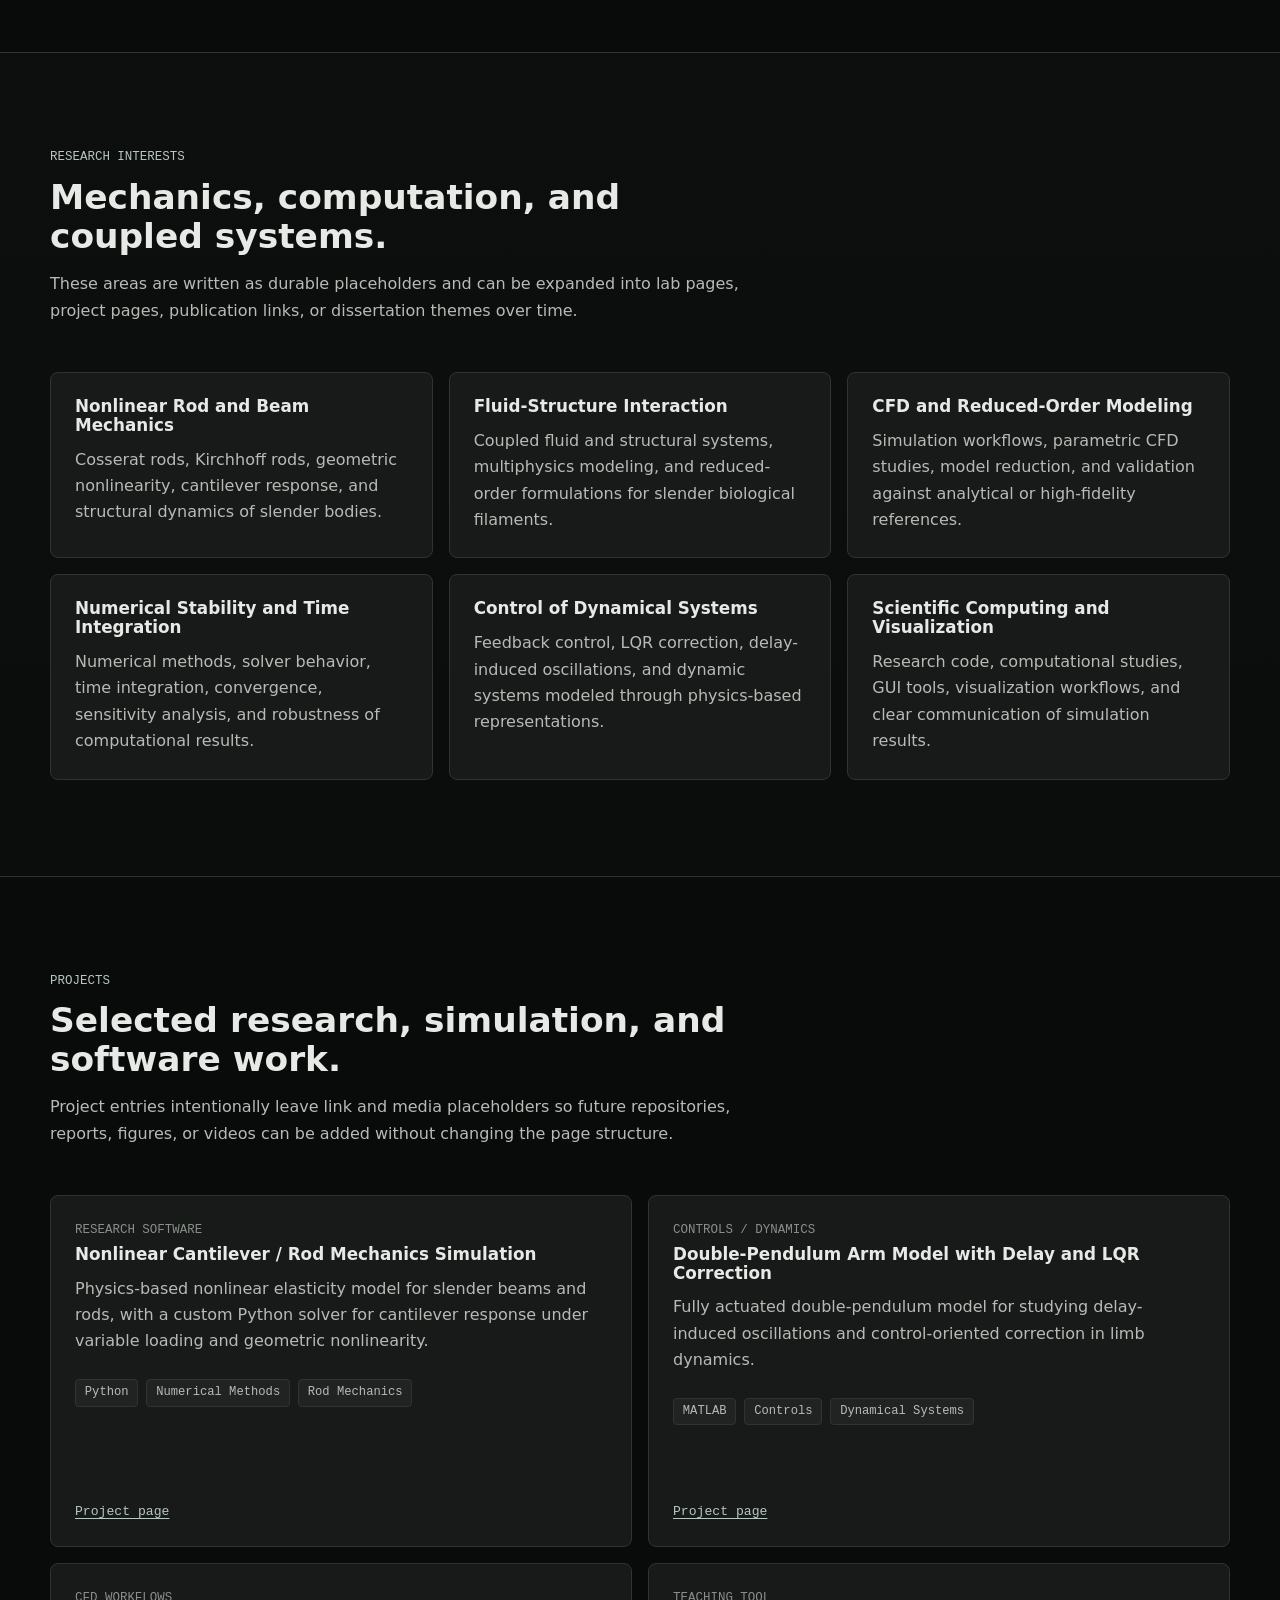
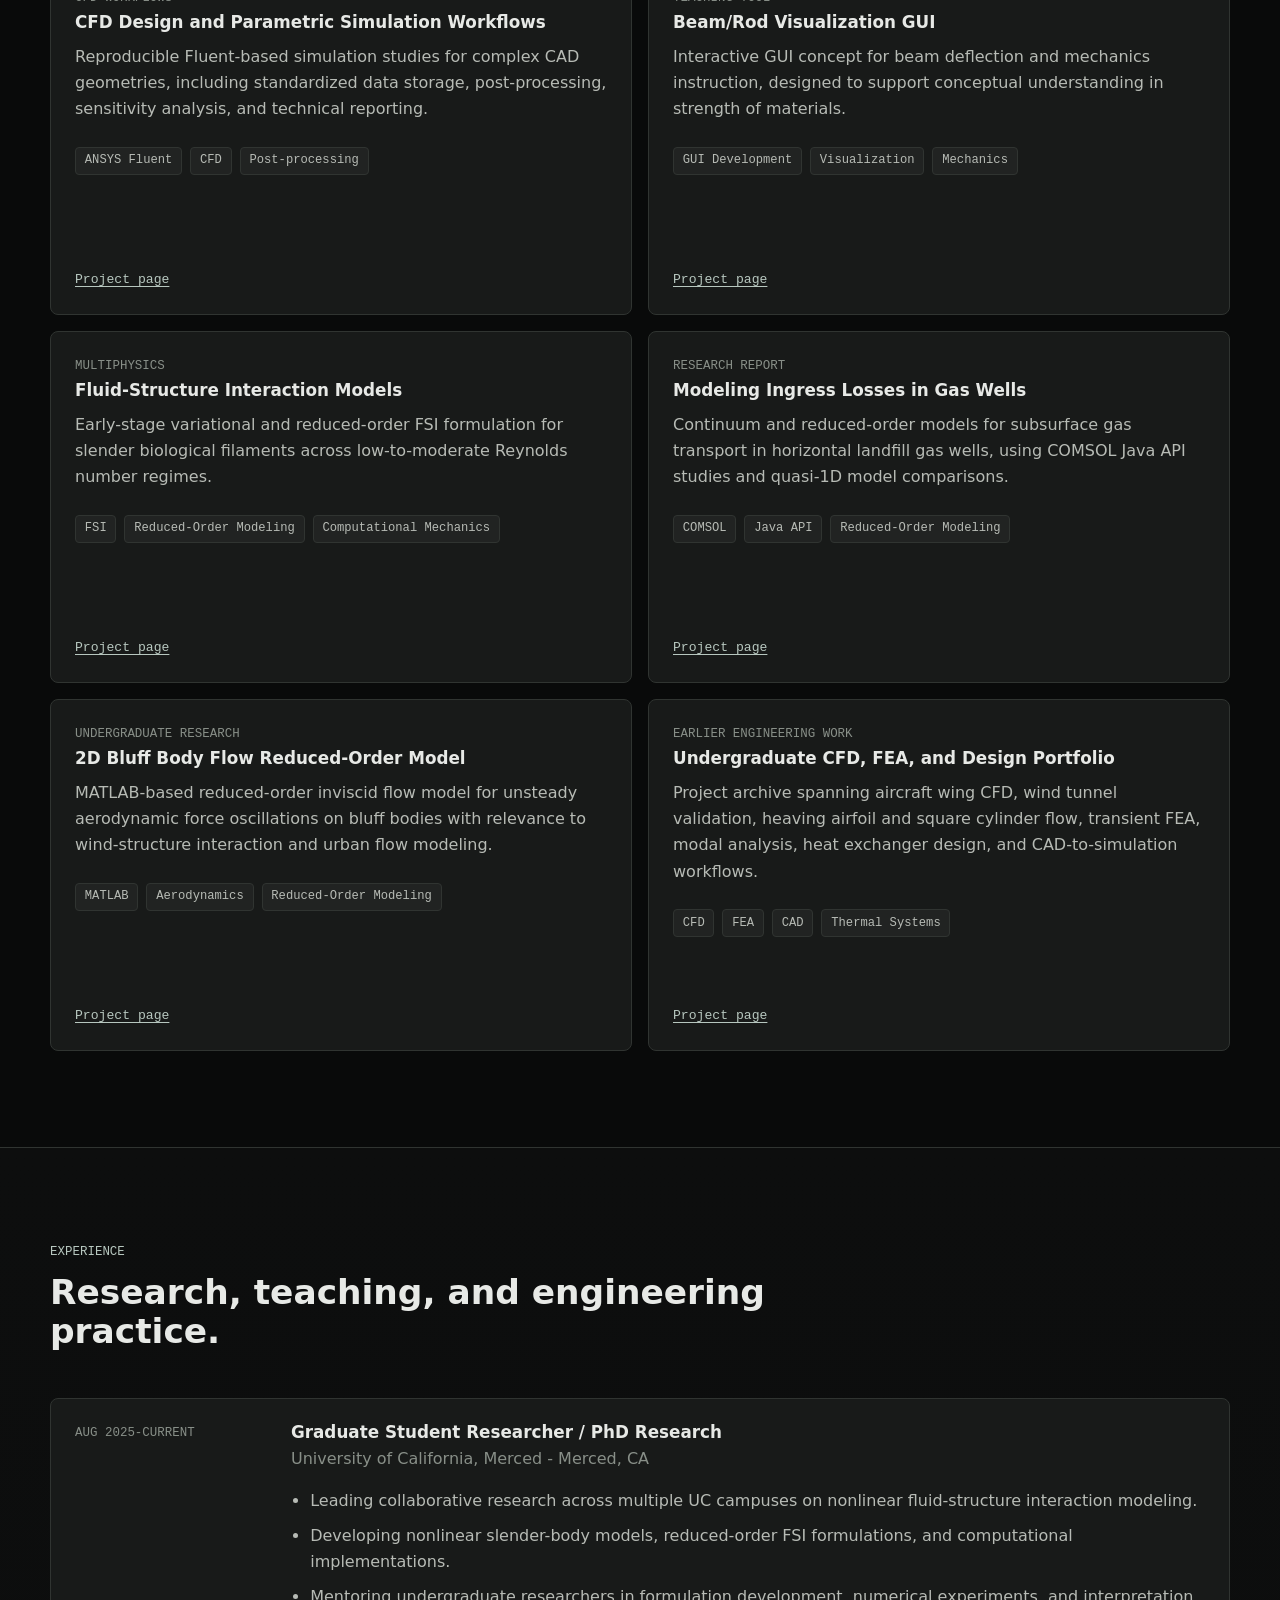
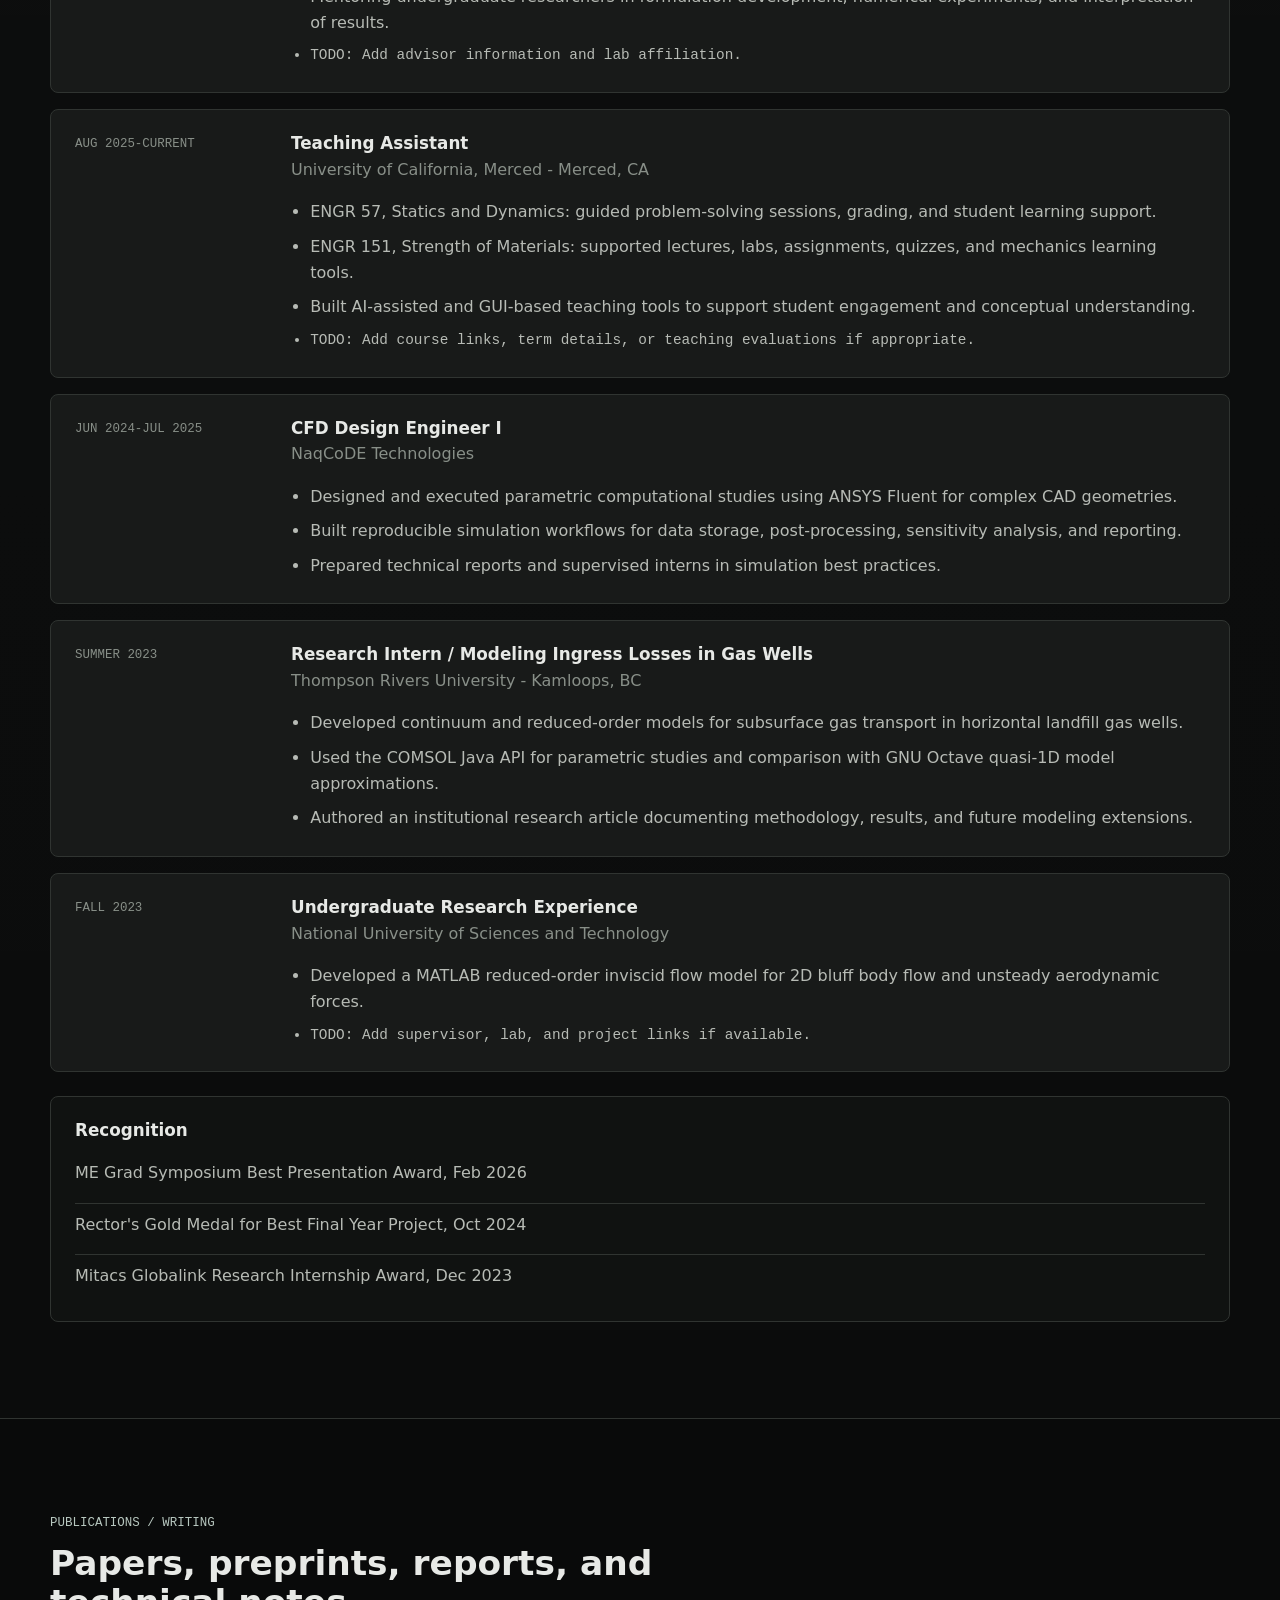
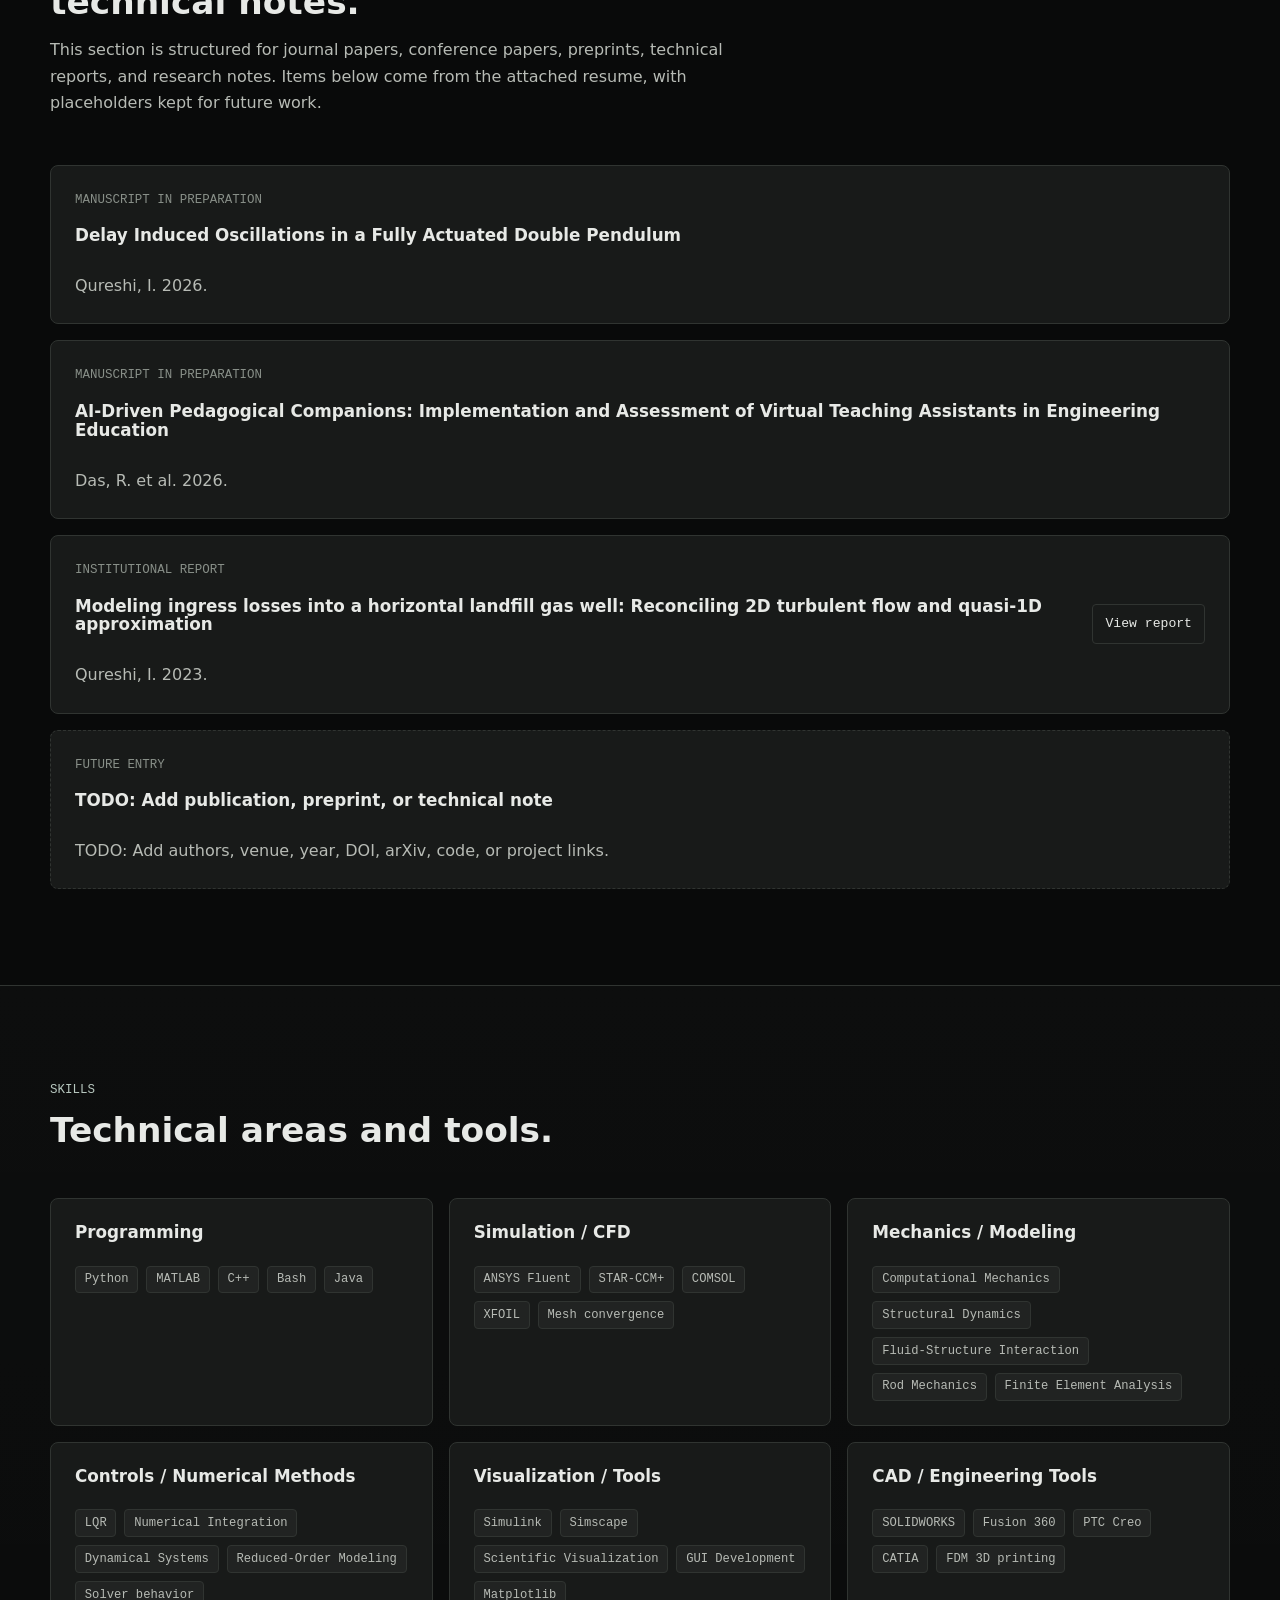
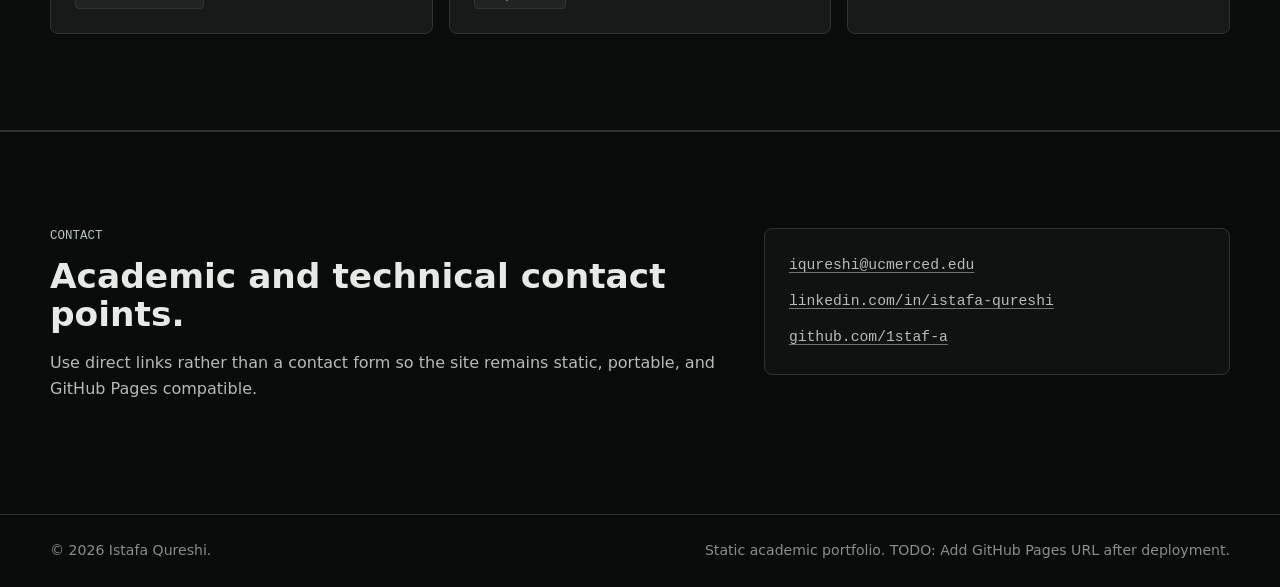
==== commit 6d77a097: "Add project pages and GitHub link" ====
--- a/index.html
+++ b/index.html
@@ -44,8 +44,7 @@
         </p>
 
         <div class="hero-actions" aria-label="External links">
-          <!-- TODO: Replace this placeholder with a real GitHub profile URL. -->
-          <a class="button button-primary" href="#contact">GitHub <span>TODO URL</span></a>
+          <a class="button button-primary" href="https://github.com/1staf-a">GitHub</a>
           <a class="button button-secondary" href="https://linkedin.com/in/istafa-qureshi">LinkedIn</a>
         </div>
 
@@ -204,7 +203,7 @@
               <li>Numerical Methods</li>
               <li>Rod Mechanics</li>
             </ul>
-            <span class="project-link">TODO: Add project link</span>
+            <a class="project-link" href="projects/nonlinear-rod-mechanics.html">Project page</a>
           </article>
 
           <article class="project-card">
@@ -219,7 +218,7 @@
               <li>Controls</li>
               <li>Dynamical Systems</li>
             </ul>
-            <span class="project-link">TODO: Add project link</span>
+            <a class="project-link" href="projects/double-pendulum-delay-lqr.html">Project page</a>
           </article>
 
           <article class="project-card">
@@ -235,7 +234,7 @@
               <li>CFD</li>
               <li>Post-processing</li>
             </ul>
-            <span class="project-link">TODO: Add project link</span>
+            <a class="project-link" href="projects/cfd-parametric-workflows.html">Project page</a>
           </article>
 
           <article class="project-card">
@@ -251,7 +250,7 @@
               <li>Visualization</li>
               <li>Mechanics</li>
             </ul>
-            <span class="project-link">TODO: Add project link</span>
+            <a class="project-link" href="projects/beam-rod-visualization-gui.html">Project page</a>
           </article>
 
           <article class="project-card">
@@ -267,7 +266,7 @@
               <li>Reduced-Order Modeling</li>
               <li>Computational Mechanics</li>
             </ul>
-            <span class="project-link">TODO: Add project link</span>
+            <a class="project-link" href="projects/fluid-structure-interaction-models.html">Project page</a>
           </article>
 
           <article class="project-card">
@@ -283,7 +282,7 @@
               <li>Java API</li>
               <li>Reduced-Order Modeling</li>
             </ul>
-            <a class="project-link" href="https://tru.arcabc.ca/node/3700">Institutional report</a>
+            <a class="project-link" href="projects/gas-well-ingress-losses.html">Project page</a>
           </article>
 
           <article class="project-card">
@@ -299,7 +298,7 @@
               <li>Aerodynamics</li>
               <li>Reduced-Order Modeling</li>
             </ul>
-            <span class="project-link">TODO: Add project link</span>
+            <a class="project-link" href="projects/bluff-body-flow-model.html">Project page</a>
           </article>
 
           <article class="project-card">
@@ -317,7 +316,7 @@
               <li>CAD</li>
               <li>Thermal Systems</li>
             </ul>
-            <span class="project-link">TODO: Add portfolio link</span>
+            <a class="project-link" href="projects/undergraduate-engineering-portfolio.html">Project page</a>
           </article>
         </div>
       </div>
@@ -544,7 +543,7 @@
         <address class="contact-list">
           <a href="mailto:iqureshi@ucmerced.edu">iqureshi@ucmerced.edu</a>
           <a href="https://linkedin.com/in/istafa-qureshi">linkedin.com/in/istafa-qureshi</a>
-          <span>TODO: Add GitHub URL</span>
+          <a href="https://github.com/1staf-a">github.com/1staf-a</a>
         </address>
       </div>
     </section>
--- a/styles.css
+++ b/styles.css
@@ -704,6 +704,86 @@
   font-size: 0.88rem;
 }
 
+.project-page h1 {
+  max-width: 920px;
+}
+
+.project-hero {
+  padding-top: var(--space-8);
+  padding-bottom: var(--space-8);
+}
+
+.back-link {
+  display: inline-flex;
+  width: fit-content;
+  margin-bottom: var(--space-6);
+  color: var(--color-accent);
+  font-family: var(--font-mono);
+  font-size: 0.84rem;
+  text-decoration: none;
+}
+
+.back-link::before {
+  content: "< ";
+}
+
+.project-detail-grid {
+  display: grid;
+  grid-template-columns: minmax(0, 1fr) minmax(280px, 0.42fr);
+  gap: var(--space-7);
+  align-items: start;
+}
+
+.project-detail-main,
+.project-detail-aside {
+  padding: var(--space-5);
+  background: var(--color-surface);
+  border: var(--border-thin);
+  border-radius: var(--radius-md);
+}
+
+.project-detail-main h2,
+.project-detail-aside h2 {
+  margin-bottom: var(--space-4);
+  font-size: 1.25rem;
+}
+
+.project-detail-main h2:not(:first-child) {
+  margin-top: var(--space-7);
+}
+
+.project-detail-main li {
+  color: var(--color-text-muted);
+}
+
+.meta-list {
+  display: grid;
+  gap: var(--space-4);
+}
+
+.meta-list div {
+  padding-top: var(--space-4);
+  border-top: var(--border-thin);
+}
+
+.meta-list div:first-child {
+  padding-top: 0;
+  border-top: 0;
+}
+
+.meta-list dt {
+  margin-bottom: var(--space-1);
+  color: var(--color-text-soft);
+  font-family: var(--font-mono);
+  font-size: 0.78rem;
+  text-transform: uppercase;
+}
+
+.meta-list dd {
+  color: var(--color-text-muted);
+  line-height: 1.5;
+}
+
 @media (max-width: 980px) {
   h1 {
     font-size: 3.25rem;
@@ -734,6 +814,10 @@
   }
 
   .project-grid {
+    grid-template-columns: 1fr;
+  }
+
+  .project-detail-grid {
     grid-template-columns: 1fr;
   }
 }
@@ -852,6 +936,8 @@
 
   .topic-card,
   .project-card,
+  .project-detail-main,
+  .project-detail-aside,
   .skill-group,
   .writing-item,
   .academic-path,
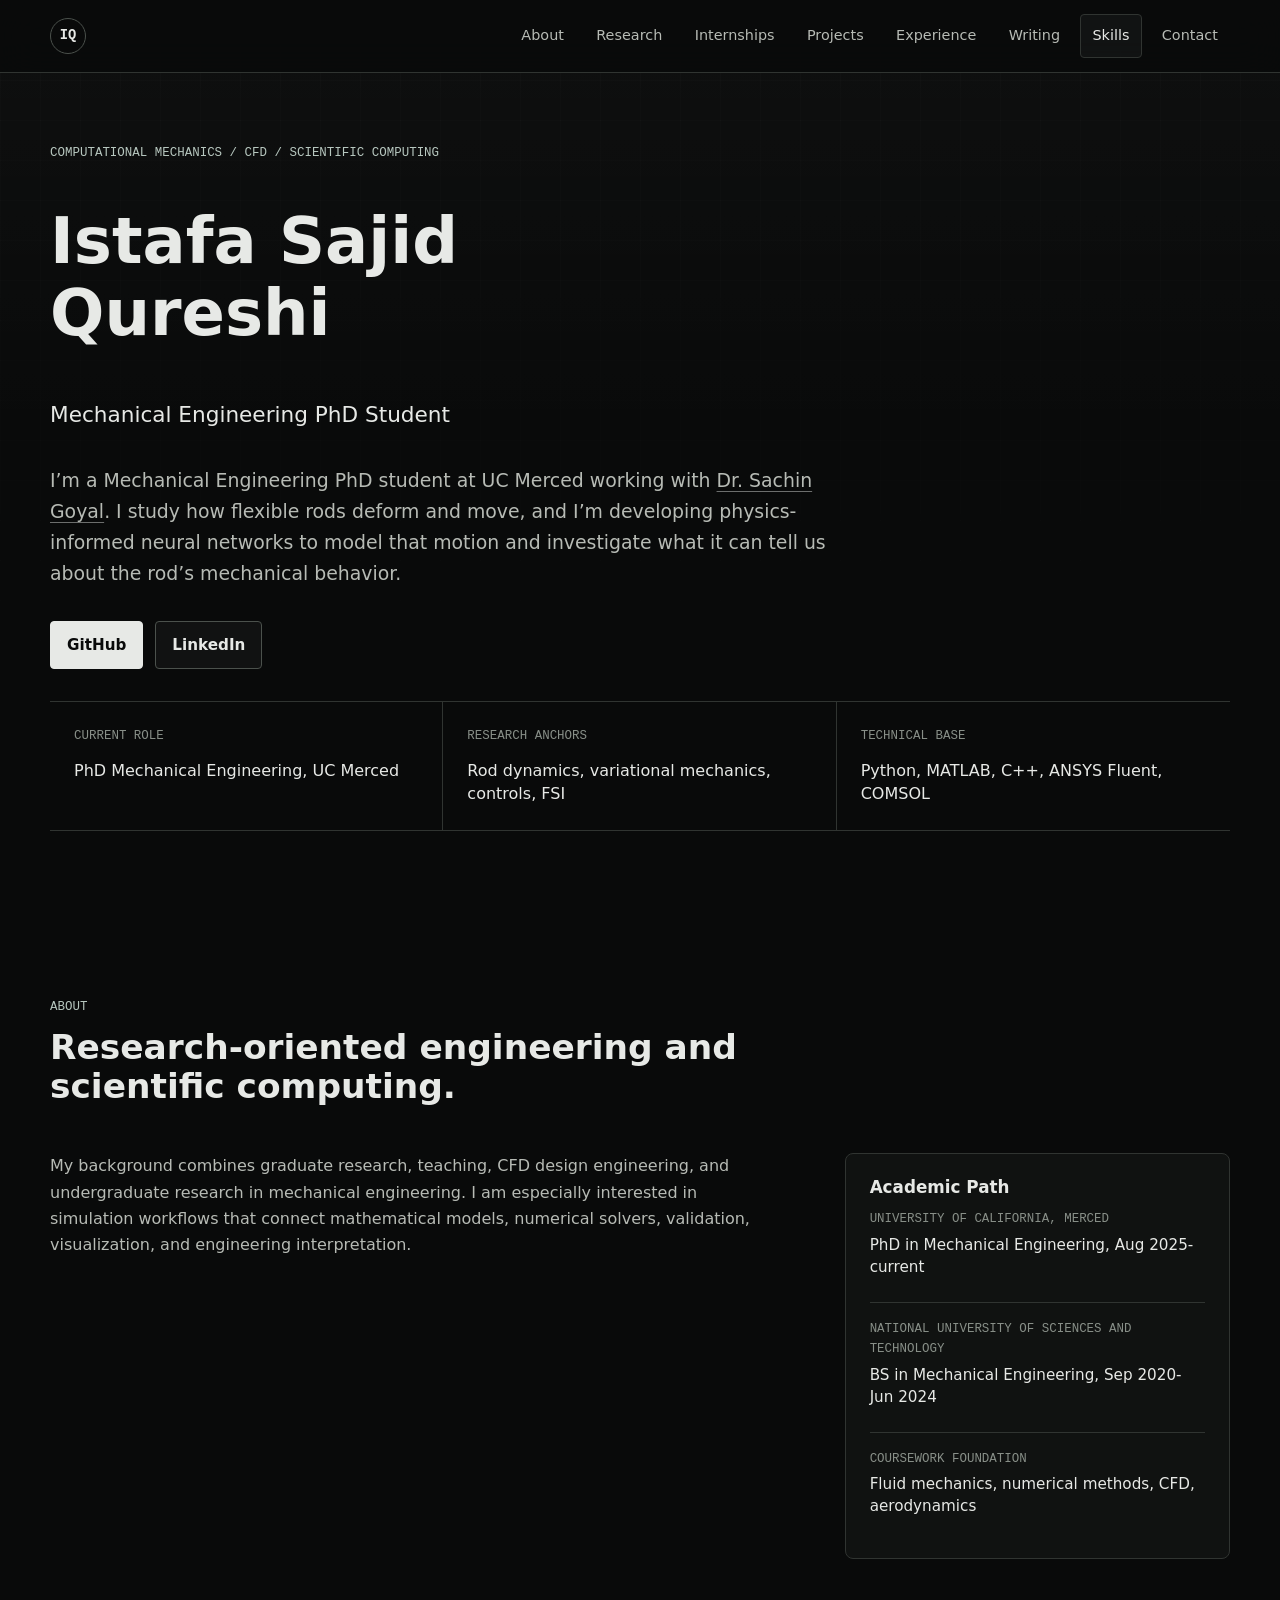
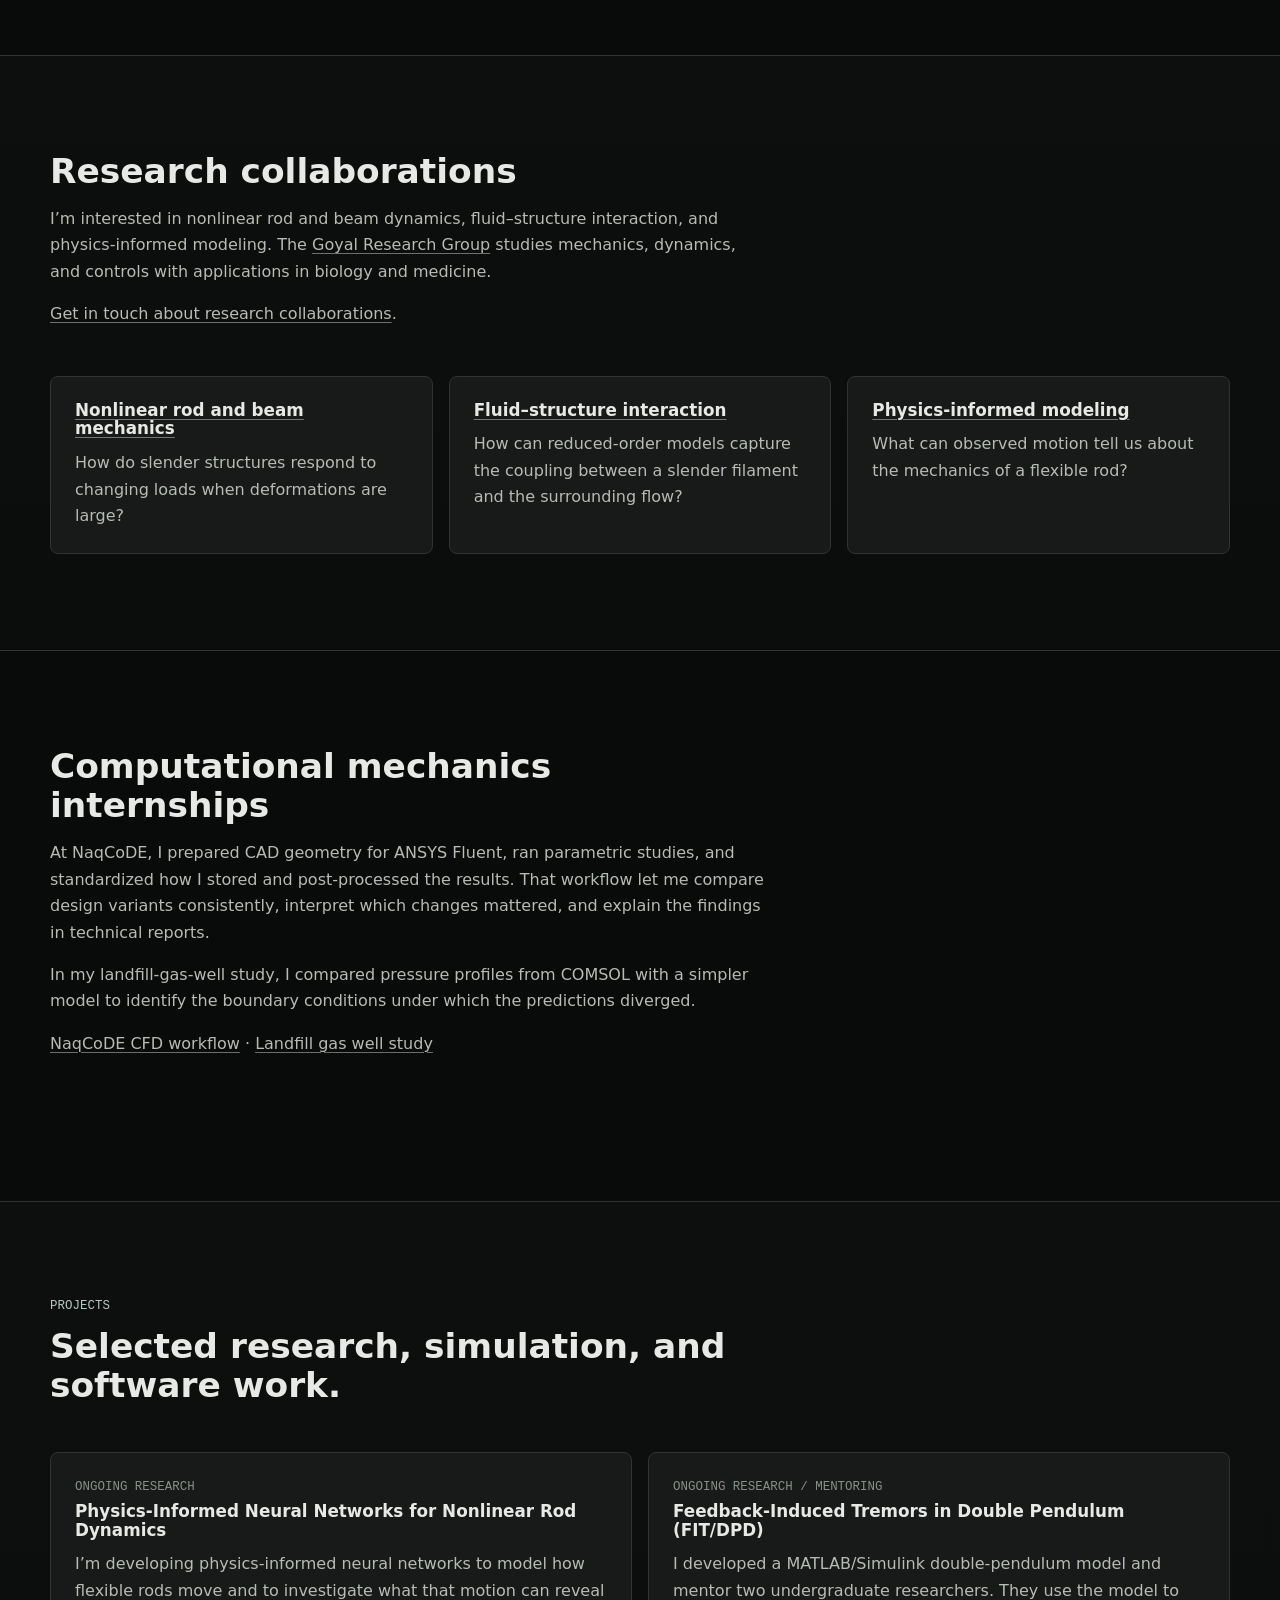
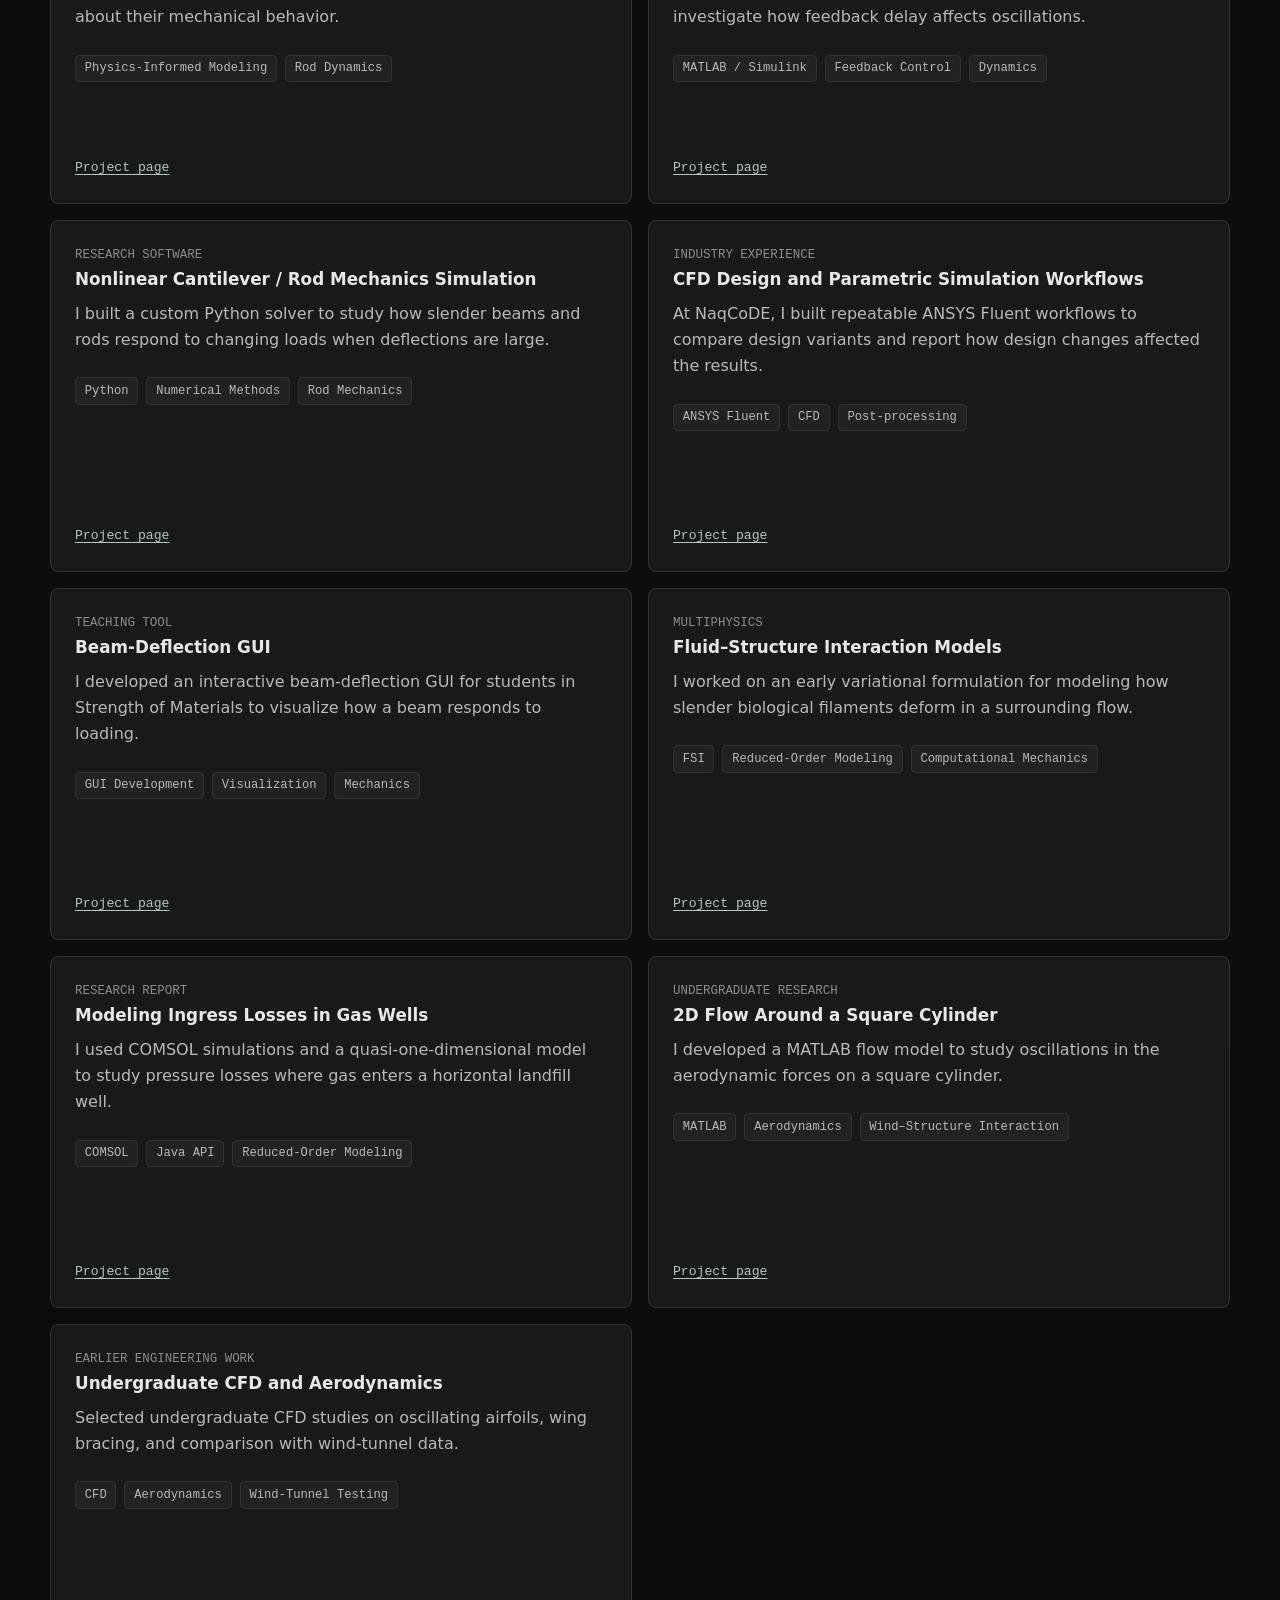
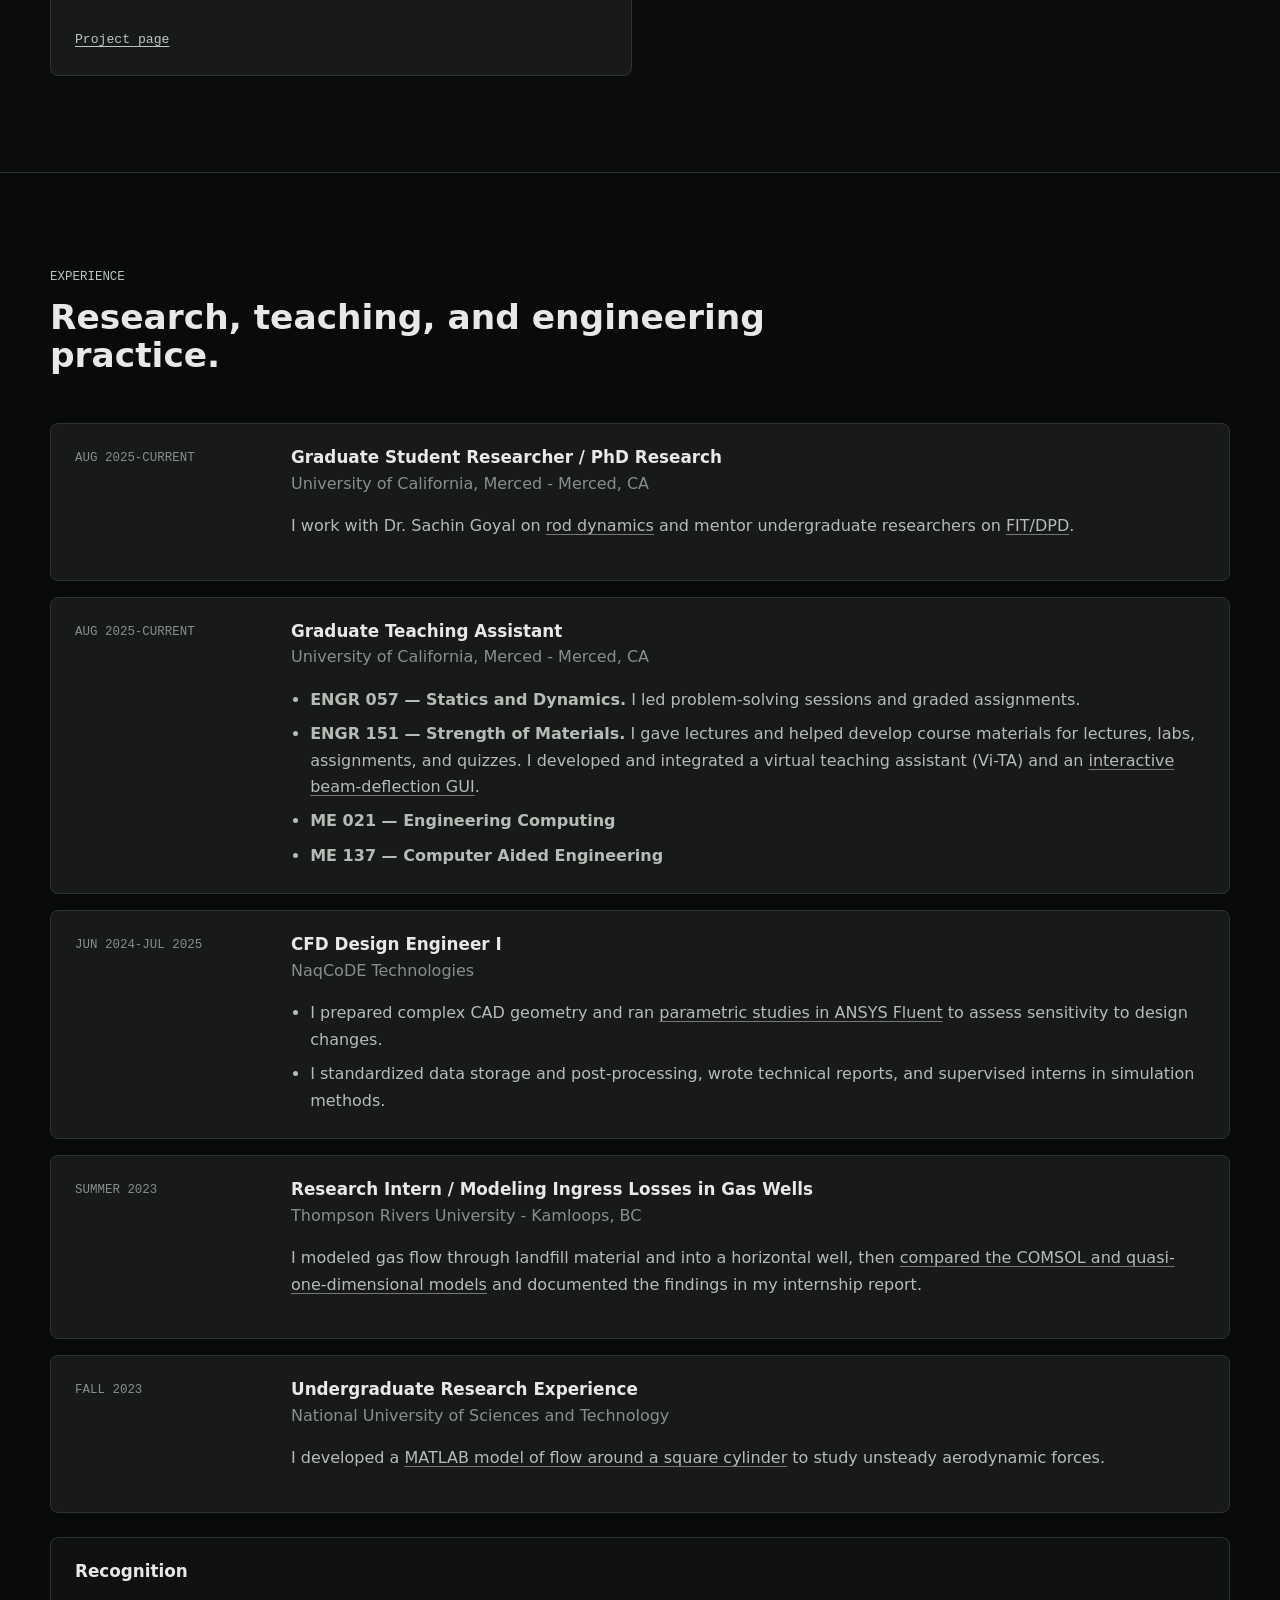
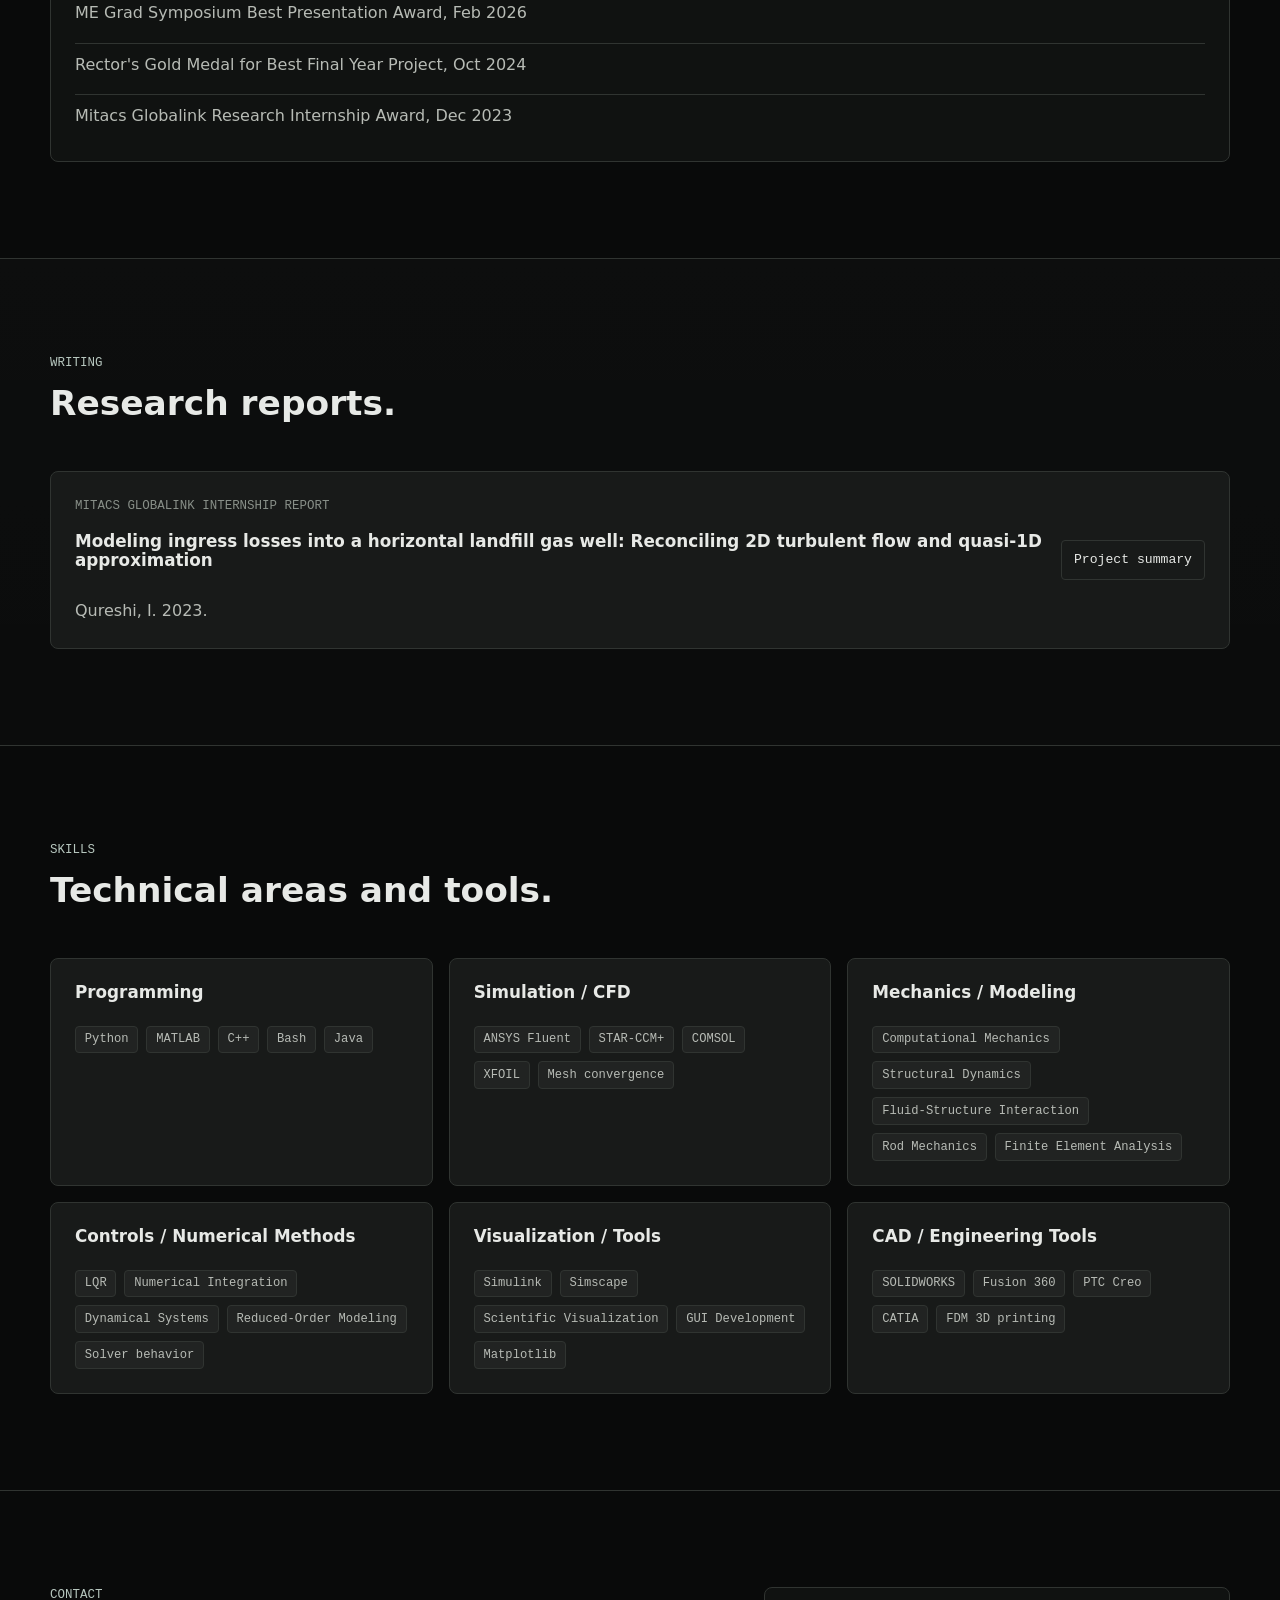
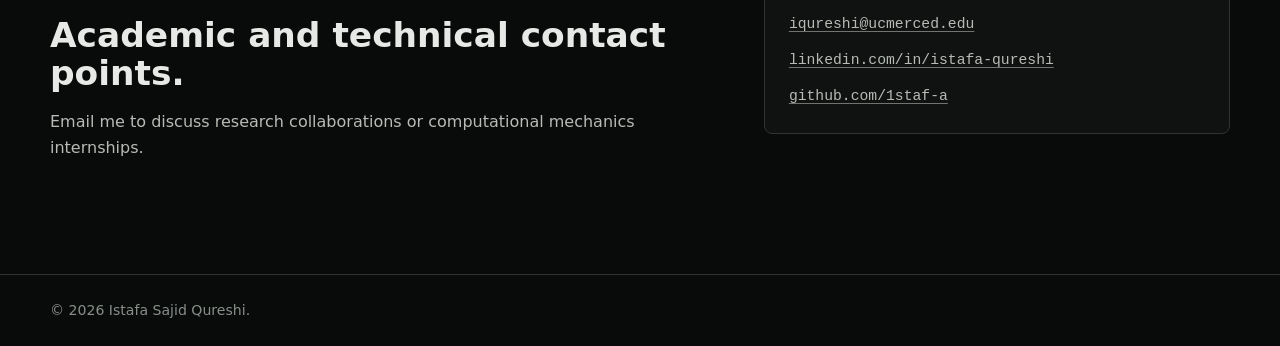
==== commit 9138bb11: "Refresh portfolio content Update portfolio copy, project details, research and internship sections, " ====
--- a/index.html
+++ b/index.html
@@ -3,8 +3,8 @@
 <head>
   <meta charset="utf-8">
   <meta name="viewport" content="width=device-width, initial-scale=1">
-  <meta name="description" content="Academic and technical portfolio for Istafa Qureshi, Mechanical Engineering PhD student at UC Merced.">
-  <title>Istafa Qureshi | Mechanical Engineering PhD Student</title>
+  <meta name="description" content="Academic and technical portfolio for Istafa Sajid Qureshi, Mechanical Engineering PhD student at UC Merced.">
+  <title>Istafa Sajid Qureshi | Mechanical Engineering PhD Student</title>
   <link rel="stylesheet" href="styles.css">
   <script src="script.js" defer></script>
 </head>
@@ -13,7 +13,7 @@
 
   <header class="site-header">
     <nav class="site-nav" aria-label="Primary navigation">
-      <a class="brand" href="#top" aria-label="Istafa Qureshi home">IQ</a>
+      <a class="brand" href="#top" aria-label="Istafa Sajid Qureshi home">IQ</a>
       <button class="menu-toggle" type="button" aria-expanded="false" aria-controls="nav-links">
         <span class="menu-lines" aria-hidden="true"></span>
         <span class="sr-only">Toggle navigation</span>
@@ -21,6 +21,7 @@
       <div class="nav-links" id="nav-links">
         <a href="#about">About</a>
         <a href="#research">Research</a>
+        <a href="#internships">Internships</a>
         <a href="#projects">Projects</a>
         <a href="#experience">Experience</a>
         <a href="#publications">Writing</a>
@@ -35,12 +36,14 @@
     <section class="hero section" id="top" aria-labelledby="hero-title">
       <div class="section-inner hero-inner">
         <p class="eyebrow">Computational mechanics / CFD / scientific computing</p>
-        <h1 id="hero-title">Istafa Qureshi</h1>
+        <h1 id="hero-title">Istafa Sajid Qureshi</h1>
         <p class="hero-title">Mechanical Engineering PhD Student</p>
         <p class="hero-statement">
-          I work at the intersection of computational mechanics, fluid mechanics,
-          nonlinear dynamics, fluid-structure interaction, numerical simulation,
-          and scientific software development.
+          I’m a Mechanical Engineering PhD student at UC Merced working with
+          <a href="https://sites.ucmerced.edu/sgoyal/research1">Dr. Sachin Goyal</a>.
+          I study how flexible rods deform and move, and I’m developing
+          physics-informed neural networks to model that motion and investigate
+          what it can tell us about the rod’s mechanical behavior.
         </p>
 
         <div class="hero-actions" aria-label="External links">
@@ -65,7 +68,7 @@
       </div>
     </section>
 
-    <!-- About / TODO: refine as research direction evolves -->
+    <!-- About -->
     <section class="section" id="about" aria-labelledby="about-title">
       <div class="section-inner">
         <div class="section-heading">
@@ -74,25 +77,12 @@
         </div>
         <div class="about-grid">
           <div class="about-copy">
-            <p>
-              I am a Mechanical Engineering PhD student at the University of
-              California, Merced, working across physics-based computational
-              modeling of structural, fluid, and coupled engineering systems.
-              My current interests include nonlinear rod dynamics, variational
-              mechanics, linear controls, fluid-structure interaction, numerical
-              methods, and research software development.
-            </p>
             <p>
               My background combines graduate research, teaching, CFD design
               engineering, and undergraduate research in mechanical engineering.
               I am especially interested in simulation workflows that connect
               mathematical models, numerical solvers, validation, visualization,
               and engineering interpretation.
-            </p>
-            <p class="todo-note">
-              TODO: Refine this section as dissertation direction, advisor
-              information, lab affiliation, and long-term research statement
-              become ready to publish.
             </p>
           </div>
           <div class="academic-path" aria-label="Academic path">
@@ -116,87 +106,104 @@
       </div>
     </section>
 
-    <!-- Research interests / editable topic cards -->
+    <!-- Research collaborations and internships -->
     <section class="section section-muted" id="research" aria-labelledby="research-title">
       <div class="section-inner">
         <div class="section-heading">
-          <p class="eyebrow">Research Interests</p>
-          <h2 id="research-title">Mechanics, computation, and coupled systems.</h2>
+          <h2 id="research-title">Research collaborations</h2>
           <p>
-            These areas are written as durable placeholders and can be expanded
-            into lab pages, project pages, publication links, or dissertation
-            themes over time.
+            I’m interested in nonlinear rod and beam dynamics, fluid–structure
+            interaction, and physics-informed modeling. The
+            <a href="https://sites.ucmerced.edu/sgoyal/research1">Goyal Research Group</a>
+            studies mechanics, dynamics, and controls with applications in biology
+            and medicine.
           </p>
-        </div>
-
+          <p><a href="#contact">Get in touch about research collaborations</a>.</p>
+        </div>
         <div class="card-grid">
           <article class="topic-card">
-            <h3>Nonlinear Rod and Beam Mechanics</h3>
-            <p>
-              Cosserat rods, Kirchhoff rods, geometric nonlinearity, cantilever
-              response, and structural dynamics of slender bodies.
-            </p>
+            <h3><a href="projects/nonlinear-rod-mechanics.html">Nonlinear rod and beam mechanics</a></h3>
+            <p>How do slender structures respond to changing loads when deformations are large?</p>
           </article>
           <article class="topic-card">
-            <h3>Fluid-Structure Interaction</h3>
-            <p>
-              Coupled fluid and structural systems, multiphysics modeling, and
-              reduced-order formulations for slender biological filaments.
-            </p>
+            <h3><a href="projects/fluid-structure-interaction-models.html">Fluid–structure interaction</a></h3>
+            <p>How can reduced-order models capture the coupling between a slender filament and the surrounding flow?</p>
           </article>
           <article class="topic-card">
-            <h3>CFD and Reduced-Order Modeling</h3>
-            <p>
-              Simulation workflows, parametric CFD studies, model reduction, and
-              validation against analytical or high-fidelity references.
-            </p>
-          </article>
-          <article class="topic-card">
-            <h3>Numerical Stability and Time Integration</h3>
-            <p>
-              Numerical methods, solver behavior, time integration, convergence,
-              sensitivity analysis, and robustness of computational results.
-            </p>
-          </article>
-          <article class="topic-card">
-            <h3>Control of Dynamical Systems</h3>
-            <p>
-              Feedback control, LQR correction, delay-induced oscillations, and
-              dynamic systems modeled through physics-based representations.
-            </p>
-          </article>
-          <article class="topic-card">
-            <h3>Scientific Computing and Visualization</h3>
-            <p>
-              Research code, computational studies, GUI tools, visualization
-              workflows, and clear communication of simulation results.
-            </p>
-          </article>
-        </div>
-      </div>
-    </section>
-
-    <!-- Projects / TODO: add repository links, figures, reports, and final descriptions -->
-    <section class="section" id="projects" aria-labelledby="projects-title">
+            <h3><a href="projects/pinn-rod-dynamics.html">Physics-informed modeling</a></h3>
+            <p>What can observed motion tell us about the mechanics of a flexible rod?</p>
+          </article>
+        </div>
+      </div>
+    </section>
+
+    <section class="section" id="internships" aria-labelledby="internships-title">
+      <div class="section-inner">
+        <div class="section-heading">
+          <h2 id="internships-title">Computational mechanics internships</h2>
+          <p>
+            At NaqCoDE, I prepared CAD geometry for ANSYS Fluent, ran parametric
+            studies, and standardized how I stored and post-processed the results.
+            That workflow let me compare design variants consistently, interpret
+            which changes mattered, and explain the findings in technical reports.
+          </p>
+          <p>
+            In my landfill-gas-well study, I compared pressure profiles from
+            COMSOL with a simpler model to identify the boundary conditions
+            under which the predictions diverged.
+          </p>
+          <p>
+            <a href="projects/cfd-parametric-workflows.html">NaqCoDE CFD workflow</a> ·
+            <a href="projects/gas-well-ingress-losses.html">Landfill gas well study</a>
+          </p>
+        </div>
+      </div>
+    </section>
+
+    <!-- Projects -->
+    <section class="section section-muted" id="projects" aria-labelledby="projects-title">
       <div class="section-inner">
         <div class="section-heading">
           <p class="eyebrow">Projects</p>
           <h2 id="projects-title">Selected research, simulation, and software work.</h2>
-          <p>
-            Project entries intentionally leave link and media placeholders so
-            future repositories, reports, figures, or videos can be added
-            without changing the page structure.
-          </p>
         </div>
 
         <div class="project-grid">
+          <article class="project-card">
+            <div class="project-meta">Ongoing research</div>
+            <h3>Physics-Informed Neural Networks for Nonlinear Rod Dynamics</h3>
+            <p>
+              I’m developing physics-informed neural networks to model how flexible rods
+              move and to investigate what that motion can reveal about their mechanical behavior.
+            </p>
+            <ul class="tag-list">
+              <li>Physics-Informed Modeling</li>
+              <li>Rod Dynamics</li>
+            </ul>
+            <a class="project-link" href="projects/pinn-rod-dynamics.html">Project page</a>
+          </article>
+
+          <article class="project-card">
+            <div class="project-meta">Ongoing research / mentoring</div>
+            <h3>Feedback-Induced Tremors in Double Pendulum (FIT/DPD)</h3>
+            <p>
+              I developed a MATLAB/Simulink double-pendulum model and mentor two undergraduate
+              researchers. They use the model to investigate how feedback delay affects oscillations.
+            </p>
+            <ul class="tag-list">
+              <li>MATLAB / Simulink</li>
+              <li>Feedback Control</li>
+              <li>Dynamics</li>
+            </ul>
+            <a class="project-link" href="projects/double-pendulum-delay-lqr.html">Project page</a>
+          </article>
+
           <article class="project-card">
             <div class="project-meta">Research software</div>
             <h3>Nonlinear Cantilever / Rod Mechanics Simulation</h3>
             <p>
-              Physics-based nonlinear elasticity model for slender beams and
-              rods, with a custom Python solver for cantilever response under
-              variable loading and geometric nonlinearity.
+              I built a custom Python solver to study how slender beams and rods
+              respond to changing loads when deflections are large.
             </p>
             <ul class="tag-list">
               <li>Python</li>
@@ -207,27 +214,11 @@
           </article>
 
           <article class="project-card">
-            <div class="project-meta">Controls / dynamics</div>
-            <h3>Double-Pendulum Arm Model with Delay and LQR Correction</h3>
-            <p>
-              Fully actuated double-pendulum model for studying delay-induced
-              oscillations and control-oriented correction in limb dynamics.
-            </p>
-            <ul class="tag-list">
-              <li>MATLAB</li>
-              <li>Controls</li>
-              <li>Dynamical Systems</li>
-            </ul>
-            <a class="project-link" href="projects/double-pendulum-delay-lqr.html">Project page</a>
-          </article>
-
-          <article class="project-card">
-            <div class="project-meta">CFD workflows</div>
+            <div class="project-meta">Industry experience</div>
             <h3>CFD Design and Parametric Simulation Workflows</h3>
             <p>
-              Reproducible Fluent-based simulation studies for complex CAD
-              geometries, including standardized data storage, post-processing,
-              sensitivity analysis, and technical reporting.
+              At NaqCoDE, I built repeatable ANSYS Fluent workflows to compare
+              design variants and report how design changes affected the results.
             </p>
             <ul class="tag-list">
               <li>ANSYS Fluent</li>
@@ -239,11 +230,10 @@
 
           <article class="project-card">
             <div class="project-meta">Teaching tool</div>
-            <h3>Beam/Rod Visualization GUI</h3>
-            <p>
-              Interactive GUI concept for beam deflection and mechanics
-              instruction, designed to support conceptual understanding in
-              strength of materials.
+            <h3>Beam-Deflection GUI</h3>
+            <p>
+              I developed an interactive beam-deflection GUI for students in
+              Strength of Materials to visualize how a beam responds to loading.
             </p>
             <ul class="tag-list">
               <li>GUI Development</li>
@@ -255,11 +245,10 @@
 
           <article class="project-card">
             <div class="project-meta">Multiphysics</div>
-            <h3>Fluid-Structure Interaction Models</h3>
-            <p>
-              Early-stage variational and reduced-order FSI formulation for
-              slender biological filaments across low-to-moderate Reynolds
-              number regimes.
+            <h3>Fluid–Structure Interaction Models</h3>
+            <p>
+              I worked on an early variational formulation for modeling how slender
+              biological filaments deform in a surrounding flow.
             </p>
             <ul class="tag-list">
               <li>FSI</li>
@@ -273,9 +262,8 @@
             <div class="project-meta">Research report</div>
             <h3>Modeling Ingress Losses in Gas Wells</h3>
             <p>
-              Continuum and reduced-order models for subsurface gas transport
-              in horizontal landfill gas wells, using COMSOL Java API studies
-              and quasi-1D model comparisons.
+              I used COMSOL simulations and a quasi-one-dimensional model to study
+              pressure losses where gas enters a horizontal landfill well.
             </p>
             <ul class="tag-list">
               <li>COMSOL</li>
@@ -287,34 +275,30 @@
 
           <article class="project-card">
             <div class="project-meta">Undergraduate research</div>
-            <h3>2D Bluff Body Flow Reduced-Order Model</h3>
-            <p>
-              MATLAB-based reduced-order inviscid flow model for unsteady
-              aerodynamic force oscillations on bluff bodies with relevance to
-              wind-structure interaction and urban flow modeling.
+            <h3>2D Flow Around a Square Cylinder</h3>
+            <p>
+              I developed a MATLAB flow model to study oscillations in the
+              aerodynamic forces on a square cylinder.
             </p>
             <ul class="tag-list">
               <li>MATLAB</li>
               <li>Aerodynamics</li>
-              <li>Reduced-Order Modeling</li>
+              <li>Wind–Structure Interaction</li>
             </ul>
             <a class="project-link" href="projects/bluff-body-flow-model.html">Project page</a>
           </article>
 
           <article class="project-card">
             <div class="project-meta">Earlier engineering work</div>
-            <h3>Undergraduate CFD, FEA, and Design Portfolio</h3>
-            <p>
-              Project archive spanning aircraft wing CFD, wind tunnel
-              validation, heaving airfoil and square cylinder flow, transient
-              FEA, modal analysis, heat exchanger design, and CAD-to-simulation
-              workflows.
+            <h3>Undergraduate CFD and Aerodynamics</h3>
+            <p>
+              Selected undergraduate CFD studies on oscillating airfoils, wing
+              bracing, and comparison with wind-tunnel data.
             </p>
             <ul class="tag-list">
               <li>CFD</li>
-              <li>FEA</li>
-              <li>CAD</li>
-              <li>Thermal Systems</li>
+              <li>Aerodynamics</li>
+              <li>Wind-Tunnel Testing</li>
             </ul>
             <a class="project-link" href="projects/undergraduate-engineering-portfolio.html">Project page</a>
           </article>
@@ -322,8 +306,8 @@
       </div>
     </section>
 
-    <!-- Experience / TODO: add advisor, lab, and course links when available -->
-    <section class="section section-muted" id="experience" aria-labelledby="experience-title">
+    <!-- Experience -->
+    <section class="section" id="experience" aria-labelledby="experience-title">
       <div class="section-inner">
         <div class="section-heading">
           <p class="eyebrow">Experience</p>
@@ -336,25 +320,23 @@
             <div class="timeline-content">
               <h3>Graduate Student Researcher / PhD Research</h3>
               <p class="timeline-place">University of California, Merced - Merced, CA</p>
-              <ul>
-                <li>Leading collaborative research across multiple UC campuses on nonlinear fluid-structure interaction modeling.</li>
-                <li>Developing nonlinear slender-body models, reduced-order FSI formulations, and computational implementations.</li>
-                <li>Mentoring undergraduate researchers in formulation development, numerical experiments, and interpretation of results.</li>
-                <li class="todo-line">TODO: Add advisor information and lab affiliation.</li>
-              </ul>
+              <p>
+                I work with Dr. Sachin Goyal on <a href="projects/pinn-rod-dynamics.html">rod dynamics</a>
+                and mentor undergraduate researchers on <a href="projects/double-pendulum-delay-lqr.html">FIT/DPD</a>.
+              </p>
             </div>
           </article>
 
           <article class="timeline-item">
             <div class="timeline-date">Aug 2025-current</div>
             <div class="timeline-content">
-              <h3>Teaching Assistant</h3>
+              <h3>Graduate Teaching Assistant</h3>
               <p class="timeline-place">University of California, Merced - Merced, CA</p>
               <ul>
-                <li>ENGR 57, Statics and Dynamics: guided problem-solving sessions, grading, and student learning support.</li>
-                <li>ENGR 151, Strength of Materials: supported lectures, labs, assignments, quizzes, and mechanics learning tools.</li>
-                <li>Built AI-assisted and GUI-based teaching tools to support student engagement and conceptual understanding.</li>
-                <li class="todo-line">TODO: Add course links, term details, or teaching evaluations if appropriate.</li>
+                <li><strong>ENGR 057 — Statics and Dynamics.</strong> I led problem-solving sessions and graded assignments.</li>
+                <li><strong>ENGR 151 — Strength of Materials.</strong> I gave lectures and helped develop course materials for lectures, labs, assignments, and quizzes. I developed and integrated a virtual teaching assistant (Vi-TA) and an <a href="projects/beam-rod-visualization-gui.html">interactive beam-deflection GUI</a>.</li>
+                <li><strong>ME 021 — Engineering Computing</strong></li>
+                <li><strong>ME 137 — Computer Aided Engineering</strong></li>
               </ul>
             </div>
           </article>
@@ -365,9 +347,8 @@
               <h3>CFD Design Engineer I</h3>
               <p class="timeline-place">NaqCoDE Technologies</p>
               <ul>
-                <li>Designed and executed parametric computational studies using ANSYS Fluent for complex CAD geometries.</li>
-                <li>Built reproducible simulation workflows for data storage, post-processing, sensitivity analysis, and reporting.</li>
-                <li>Prepared technical reports and supervised interns in simulation best practices.</li>
+                <li>I prepared complex CAD geometry and ran <a href="projects/cfd-parametric-workflows.html">parametric studies in ANSYS Fluent</a> to assess sensitivity to design changes.</li>
+                <li>I standardized data storage and post-processing, wrote technical reports, and supervised interns in simulation methods.</li>
               </ul>
             </div>
           </article>
@@ -377,11 +358,11 @@
             <div class="timeline-content">
               <h3>Research Intern / Modeling Ingress Losses in Gas Wells</h3>
               <p class="timeline-place">Thompson Rivers University - Kamloops, BC</p>
-              <ul>
-                <li>Developed continuum and reduced-order models for subsurface gas transport in horizontal landfill gas wells.</li>
-                <li>Used the COMSOL Java API for parametric studies and comparison with GNU Octave quasi-1D model approximations.</li>
-                <li>Authored an institutional research article documenting methodology, results, and future modeling extensions.</li>
-              </ul>
+              <p>
+                I modeled gas flow through landfill material and into a horizontal
+                well, then <a href="projects/gas-well-ingress-losses.html">compared the COMSOL and quasi-one-dimensional models</a>
+                and documented the findings in my internship report.
+              </p>
             </div>
           </article>
 
@@ -390,10 +371,10 @@
             <div class="timeline-content">
               <h3>Undergraduate Research Experience</h3>
               <p class="timeline-place">National University of Sciences and Technology</p>
-              <ul>
-                <li>Developed a MATLAB reduced-order inviscid flow model for 2D bluff body flow and unsteady aerodynamic forces.</li>
-                <li class="todo-line">TODO: Add supervisor, lab, and project links if available.</li>
-              </ul>
+              <p>
+                I developed a <a href="projects/bluff-body-flow-model.html">MATLAB model of flow around a square cylinder</a>
+                to study unsteady aerodynamic forces.
+              </p>
             </div>
           </article>
         </div>
@@ -409,50 +390,27 @@
       </div>
     </section>
 
-    <!-- Publications and writing / TODO: replace placeholders with citation format of choice -->
-    <section class="section" id="publications" aria-labelledby="publications-title">
-      <div class="section-inner">
-        <div class="section-heading">
-          <p class="eyebrow">Publications / Writing</p>
-          <h2 id="publications-title">Papers, preprints, reports, and technical notes.</h2>
-          <p>
-            This section is structured for journal papers, conference papers,
-            preprints, technical reports, and research notes. Items below come
-            from the attached resume, with placeholders kept for future work.
-          </p>
+    <!-- Publications and writing -->
+    <section class="section section-muted" id="publications" aria-labelledby="publications-title">
+      <div class="section-inner">
+        <div class="section-heading">
+          <p class="eyebrow">Writing</p>
+          <h2 id="publications-title">Research reports.</h2>
         </div>
 
         <div class="writing-list">
           <article class="writing-item">
-            <p class="writing-type">Manuscript in preparation</p>
-            <h3>Delay Induced Oscillations in a Fully Actuated Double Pendulum</h3>
-            <p>Qureshi, I. 2026.</p>
-          </article>
-
-          <article class="writing-item">
-            <p class="writing-type">Manuscript in preparation</p>
-            <h3>AI-Driven Pedagogical Companions: Implementation and Assessment of Virtual Teaching Assistants in Engineering Education</h3>
-            <p>Das, R. et al. 2026.</p>
-          </article>
-
-          <article class="writing-item">
-            <p class="writing-type">Institutional report</p>
+            <p class="writing-type">Mitacs Globalink internship report</p>
             <h3>Modeling ingress losses into a horizontal landfill gas well: Reconciling 2D turbulent flow and quasi-1D approximation</h3>
             <p>Qureshi, I. 2023.</p>
-            <a href="https://tru.arcabc.ca/node/3700">View report</a>
-          </article>
-
-          <article class="writing-item placeholder-item">
-            <p class="writing-type">Future entry</p>
-            <h3>TODO: Add publication, preprint, or technical note</h3>
-            <p>TODO: Add authors, venue, year, DOI, arXiv, code, or project links.</p>
-          </article>
-        </div>
-      </div>
-    </section>
-
-    <!-- Skills / TODO: revise proficiency levels and add tools as experience grows -->
-    <section class="section section-muted" id="skills" aria-labelledby="skills-title">
+            <a href="projects/gas-well-ingress-losses.html">Project summary</a>
+          </article>
+        </div>
+      </div>
+    </section>
+
+    <!-- Skills -->
+    <section class="section" id="skills" aria-labelledby="skills-title">
       <div class="section-inner">
         <div class="section-heading">
           <p class="eyebrow">Skills</p>
@@ -529,15 +487,14 @@
       </div>
     </section>
 
-    <!-- Contact / TODO: update public links before deployment -->
+    <!-- Contact -->
     <section class="section contact-section" id="contact" aria-labelledby="contact-title">
       <div class="section-inner contact-inner">
         <div>
           <p class="eyebrow">Contact</p>
           <h2 id="contact-title">Academic and technical contact points.</h2>
           <p>
-            Use direct links rather than a contact form so the site remains
-            static, portable, and GitHub Pages compatible.
+            Email me to discuss research collaborations or computational mechanics internships.
           </p>
         </div>
         <address class="contact-list">
@@ -551,8 +508,7 @@
 
   <footer class="site-footer">
     <div class="section-inner footer-inner">
-      <p>&copy; <span id="current-year">2026</span> Istafa Qureshi.</p>
-      <p>Static academic portfolio. TODO: Add GitHub Pages URL after deployment.</p>
+      <p>&copy; <span id="current-year">2026</span> Istafa Sajid Qureshi.</p>
     </div>
   </footer>
 </body>
--- a/styles.css
+++ b/styles.css
@@ -435,13 +435,6 @@
   max-width: var(--max-text-width);
 }
 
-.todo-note,
-.todo-line {
-  color: var(--color-accent);
-  font-family: var(--font-mono);
-  font-size: 0.9rem;
-}
-
 .academic-path,
 .recognition {
   padding: var(--space-5);
@@ -647,10 +640,6 @@
 
 .writing-item a:hover {
   background: rgba(255, 255, 255, 0.06);
-}
-
-.placeholder-item {
-  border-style: dashed;
 }
 
 .skill-group h3 {
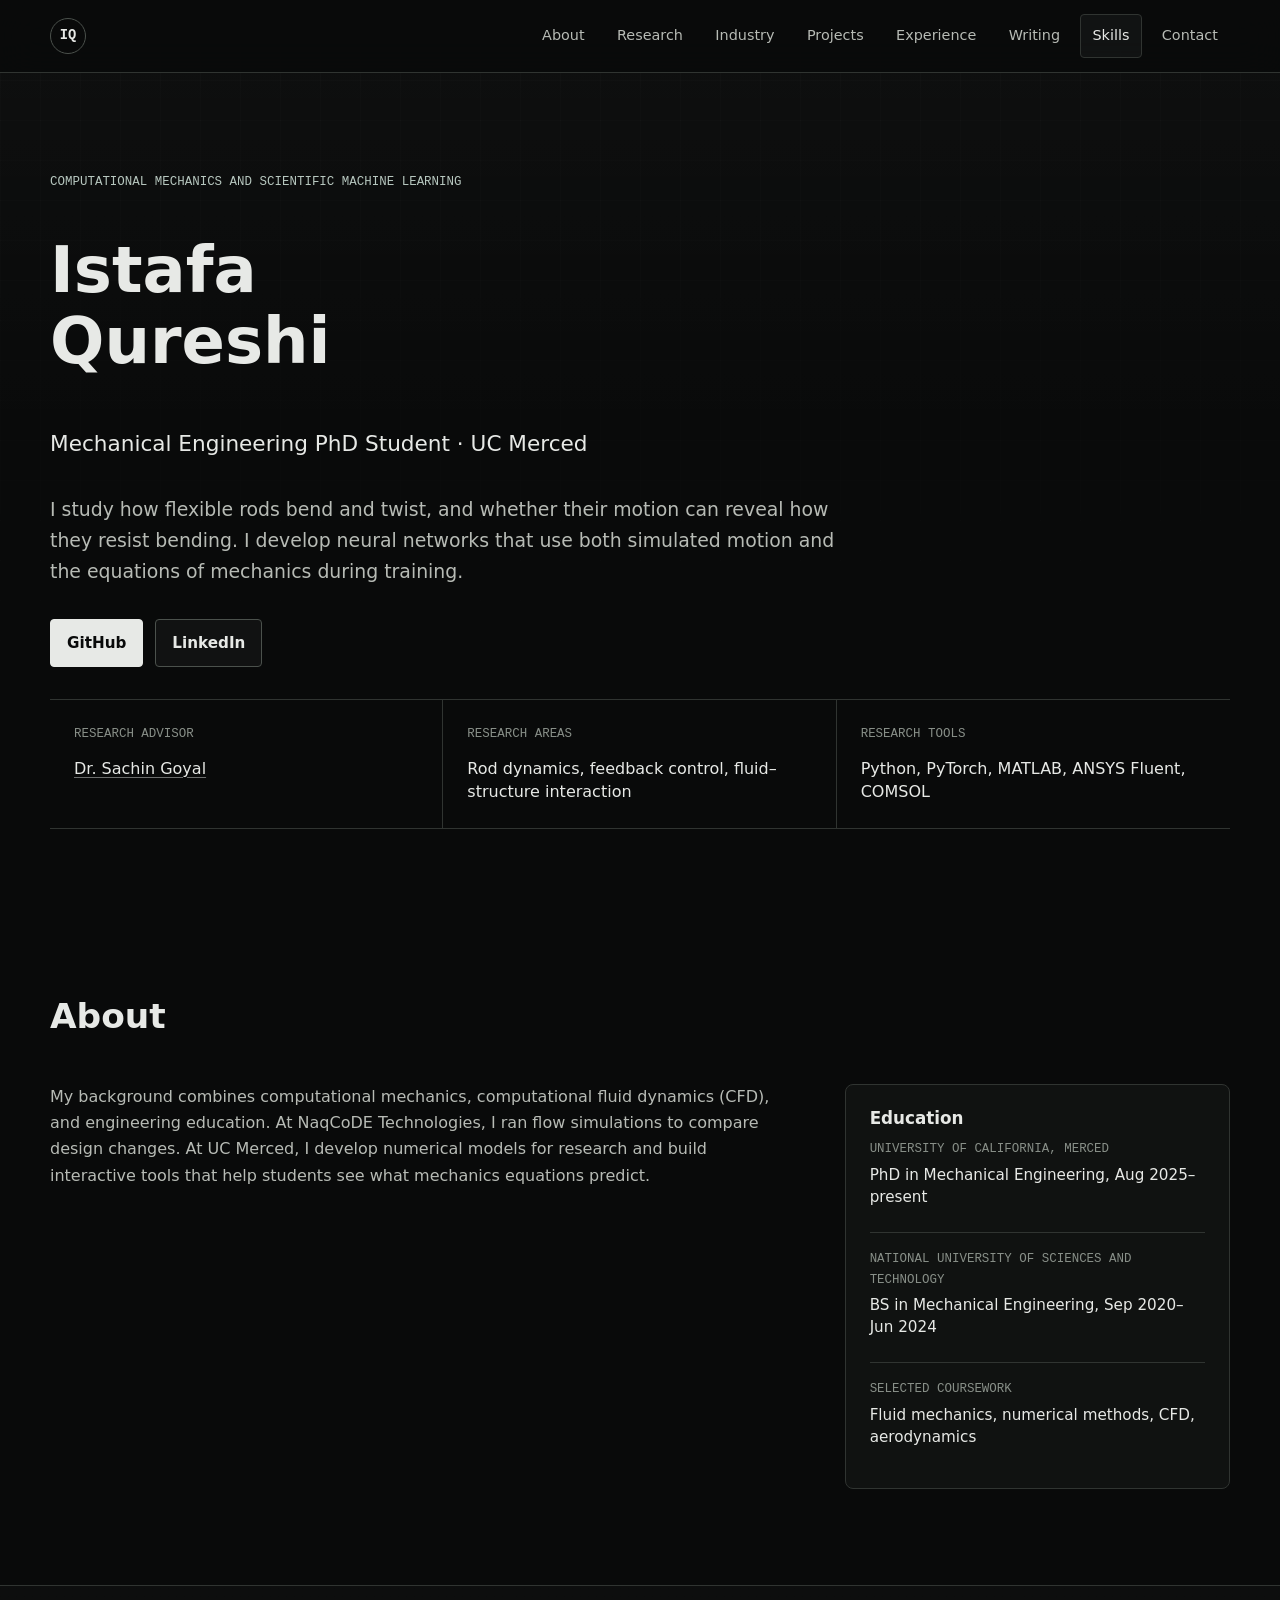
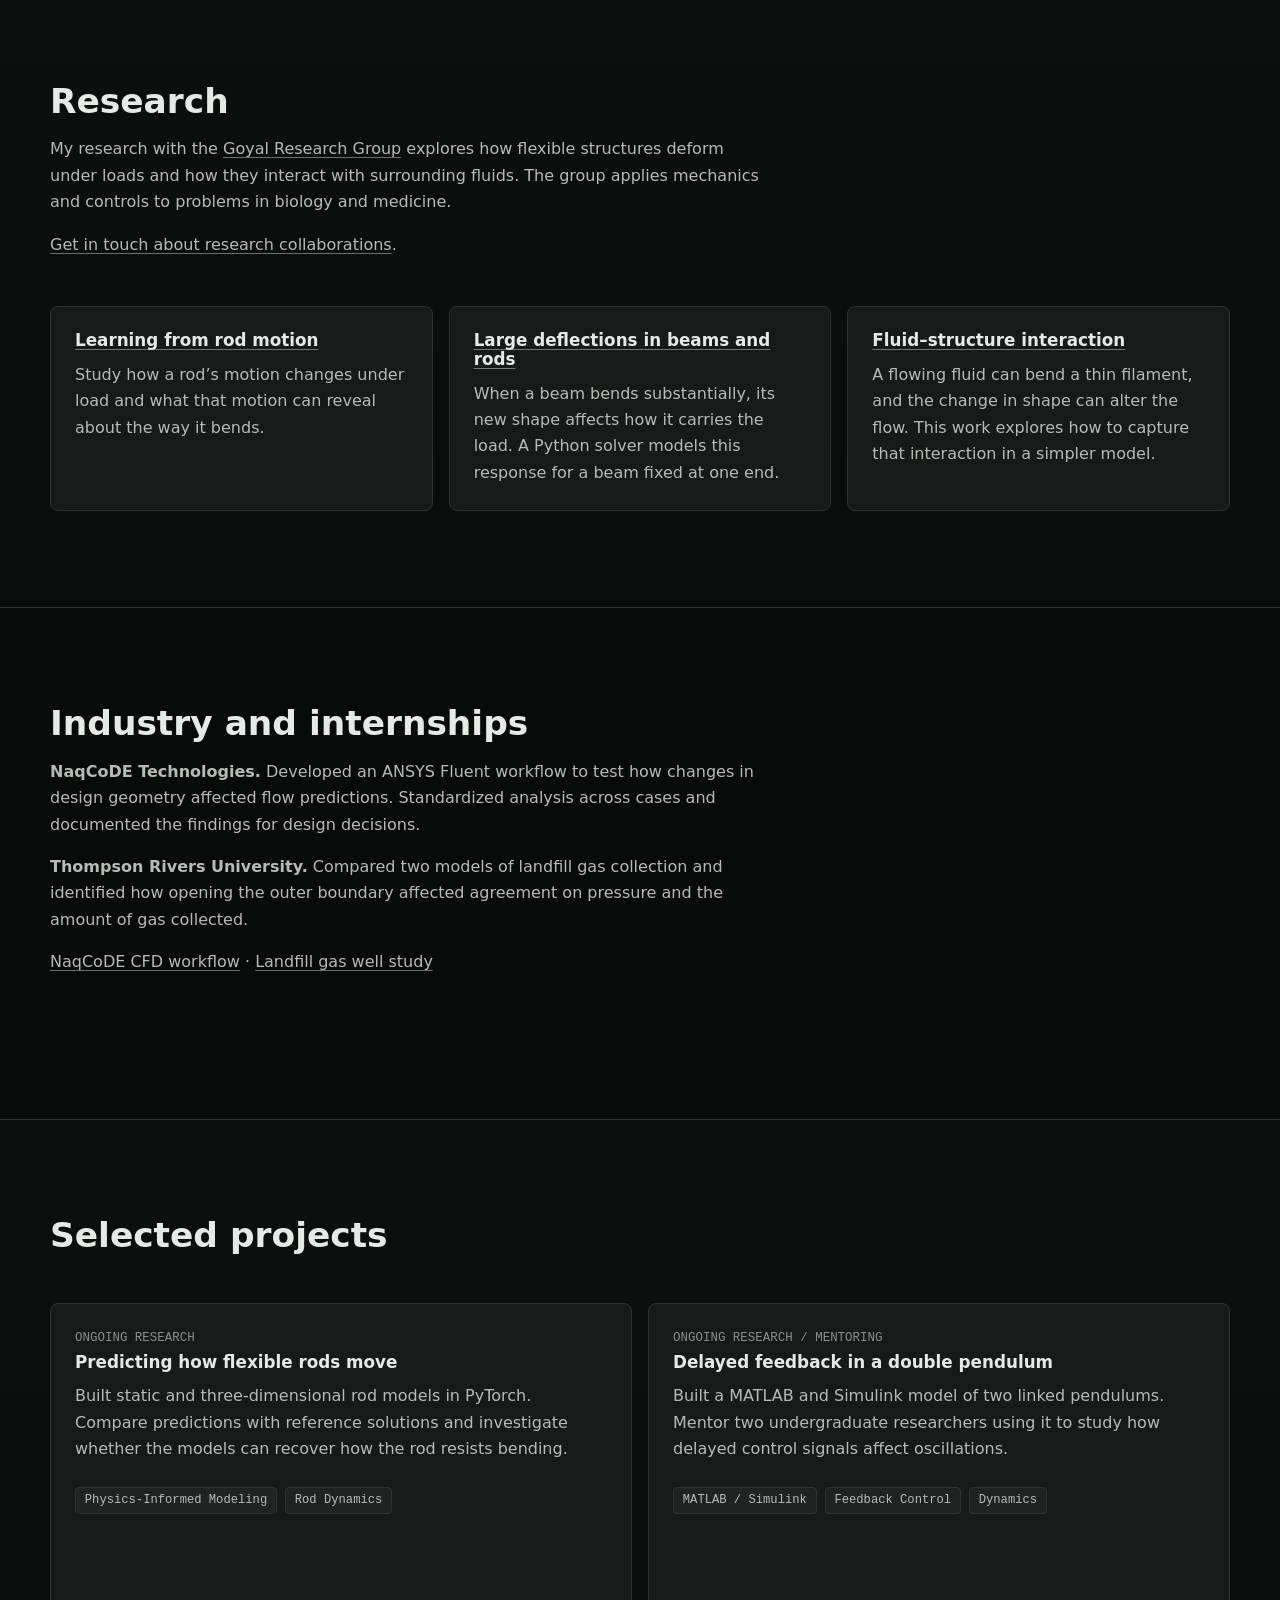
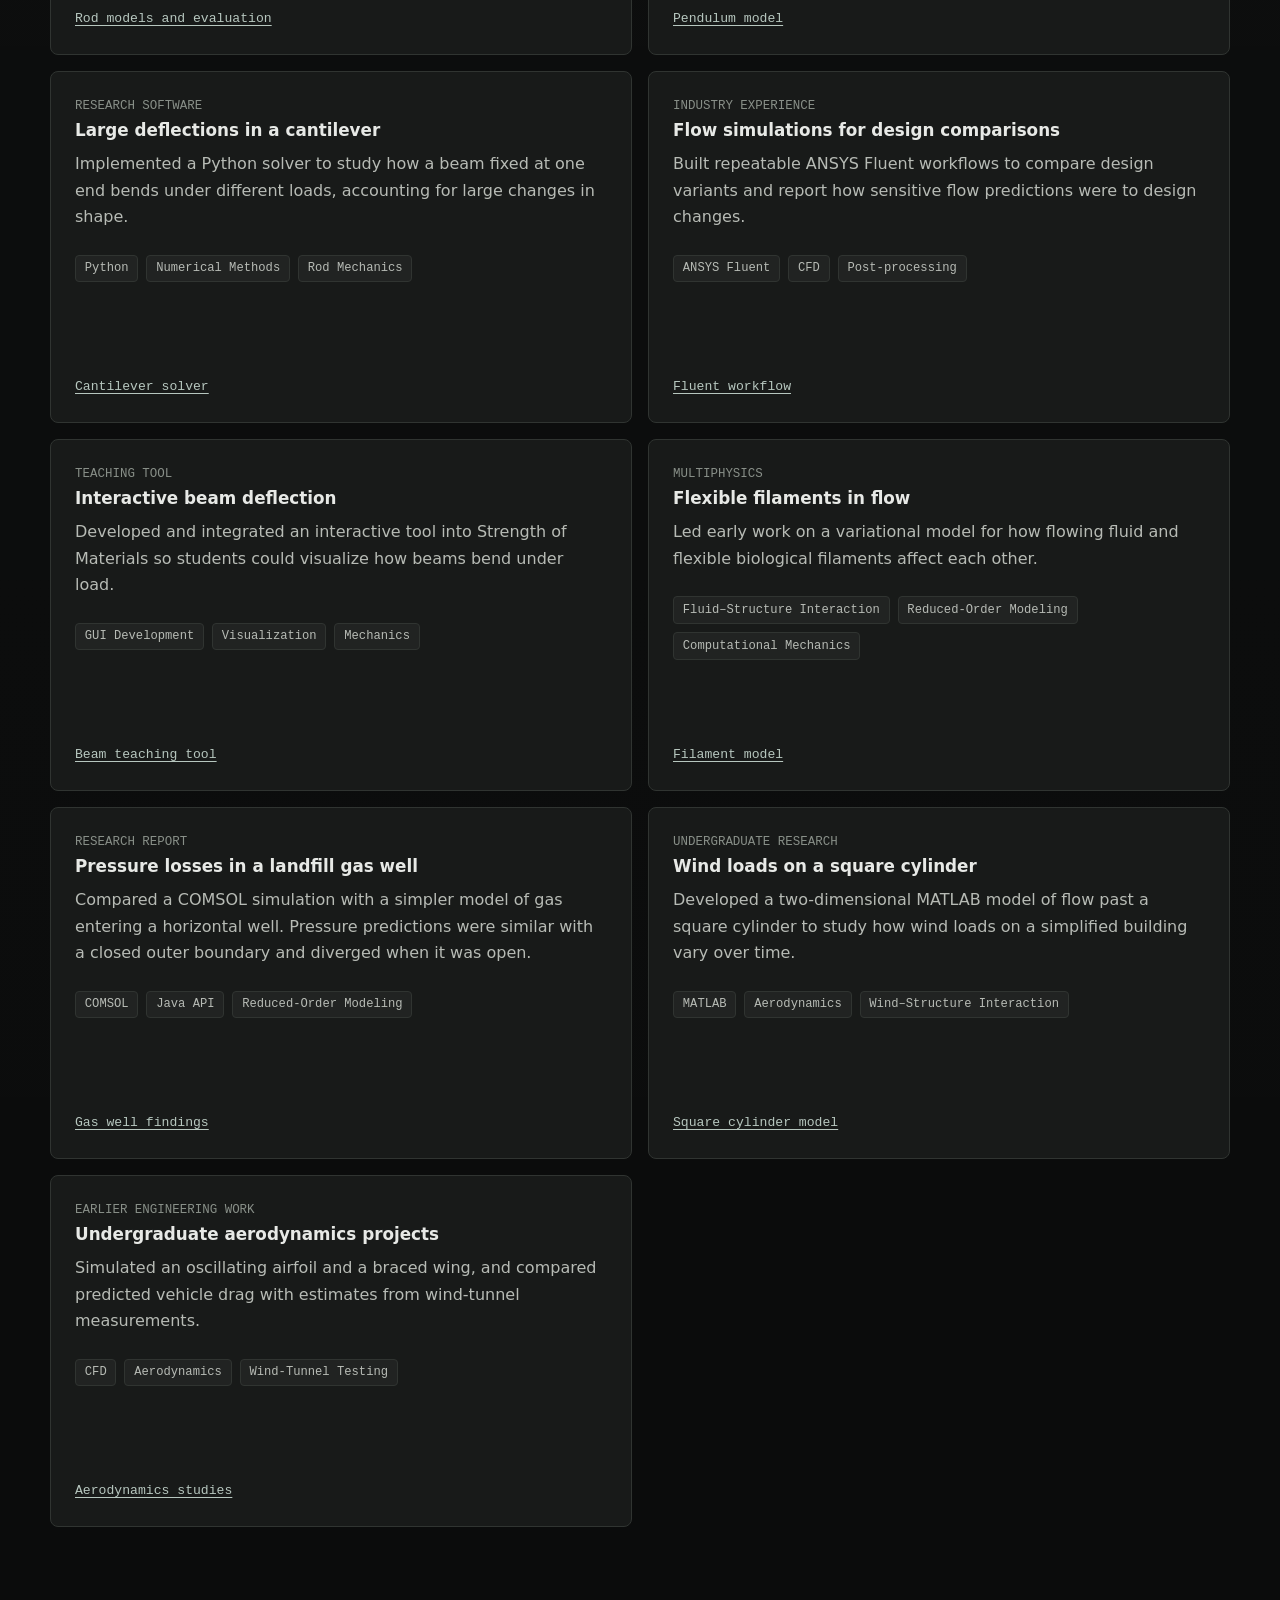
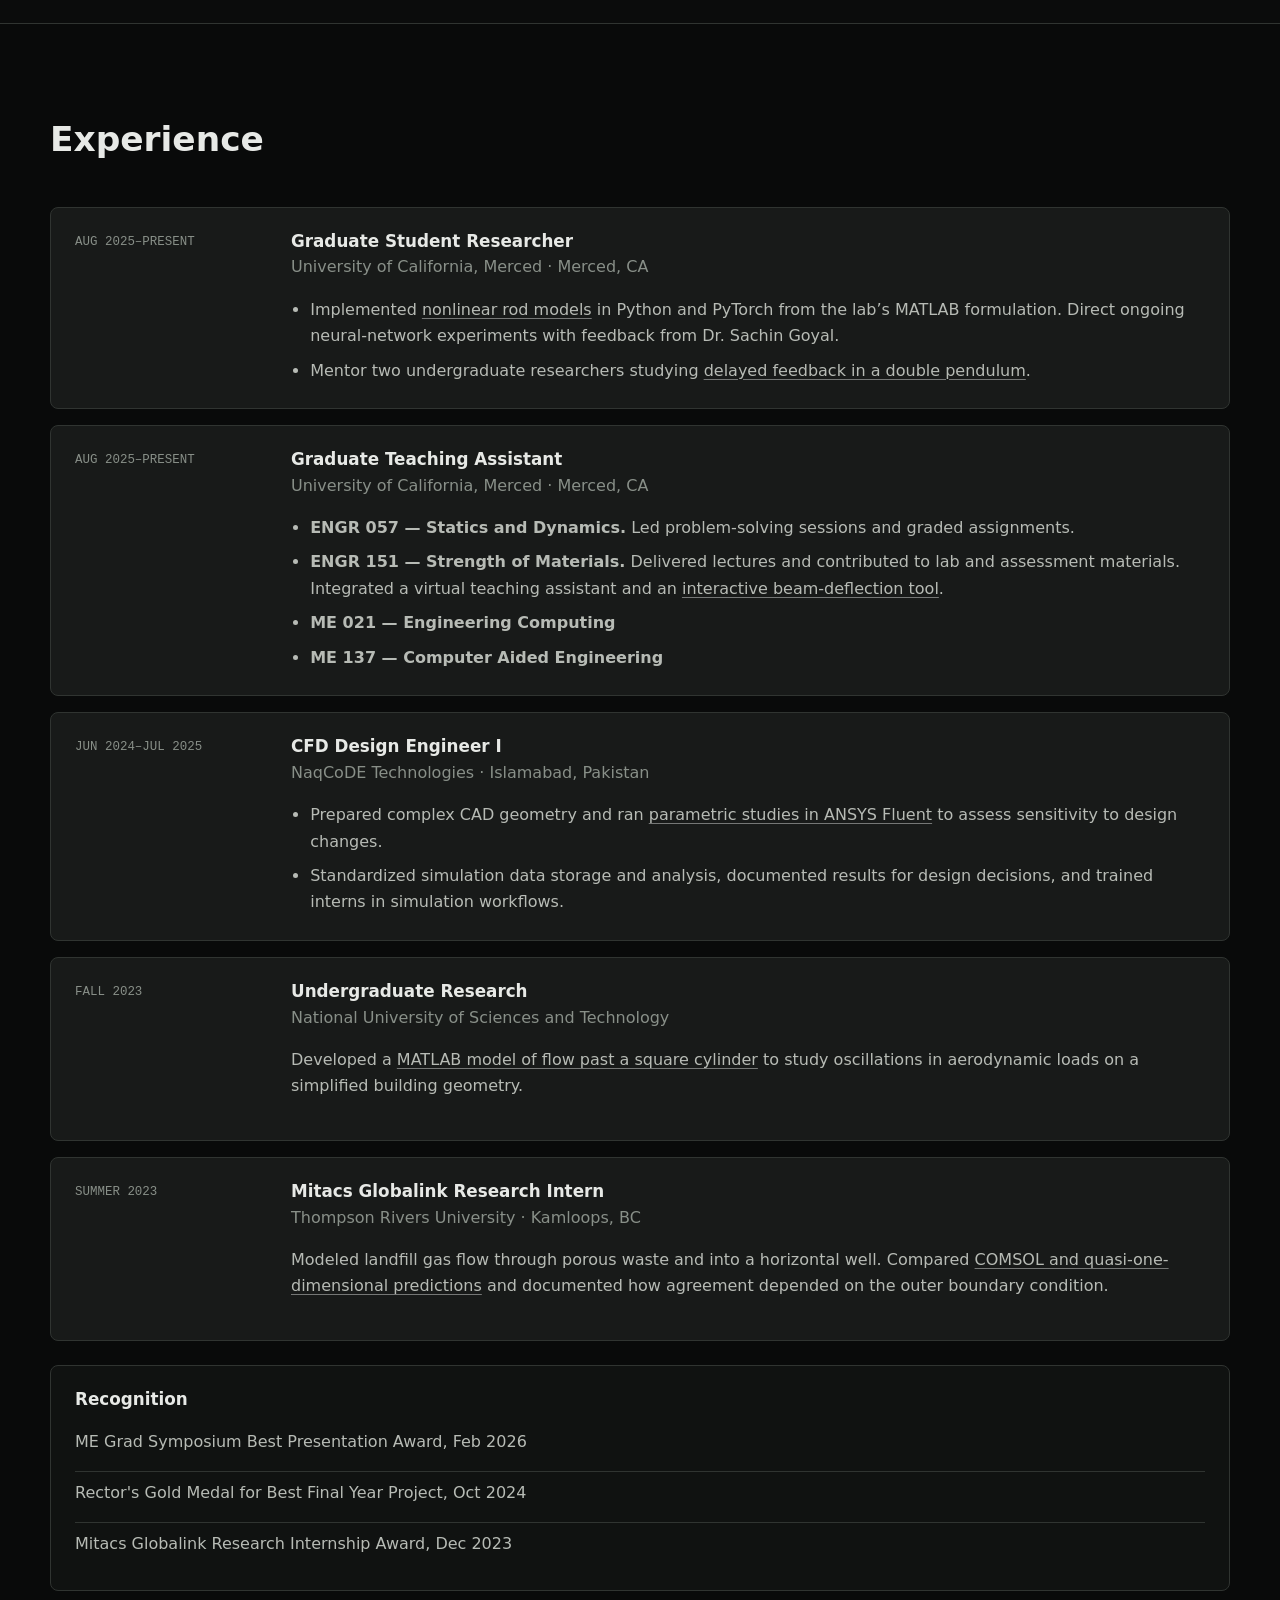
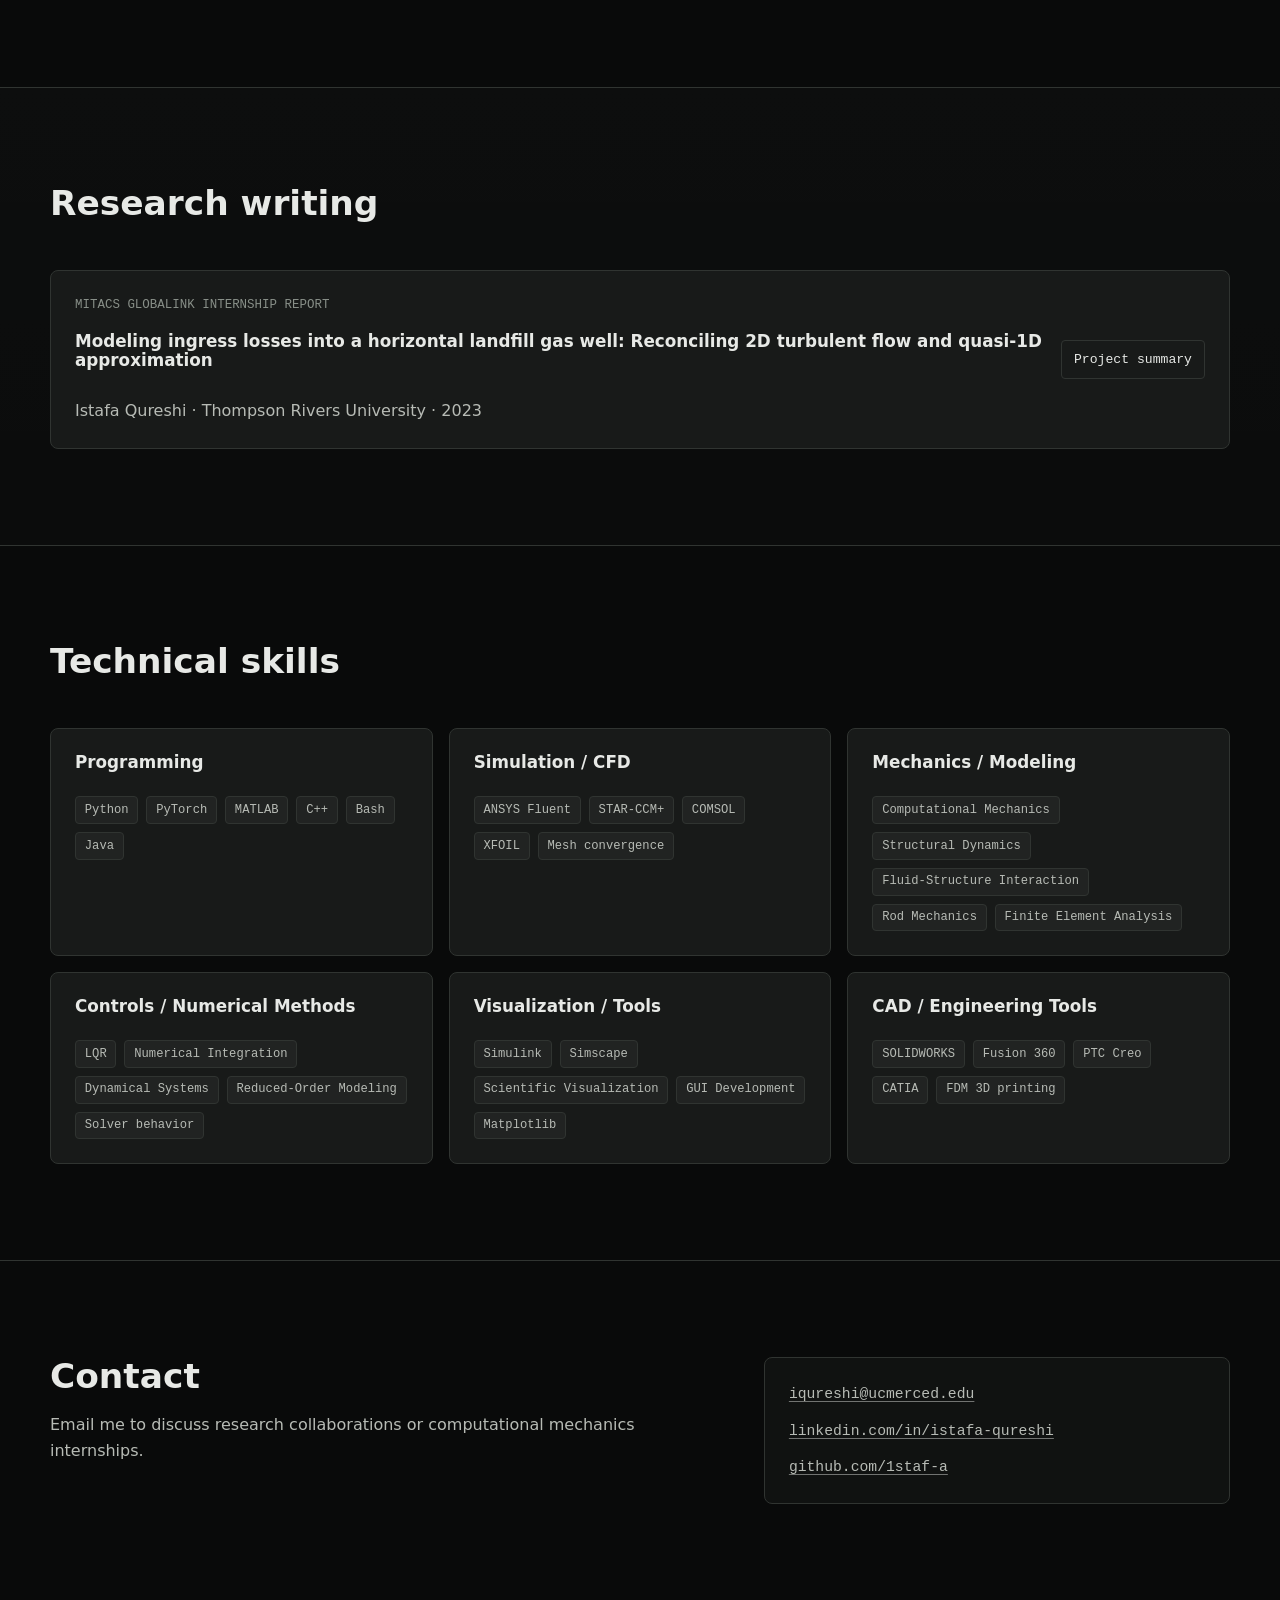
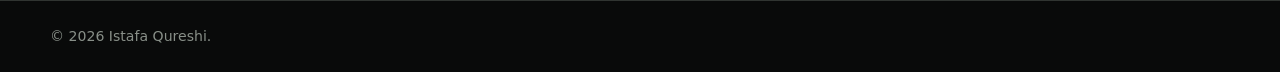
==== commit 176a6188: "update 1" ====
--- a/index.html
+++ b/index.html
@@ -3,8 +3,9 @@
 <head>
   <meta charset="utf-8">
   <meta name="viewport" content="width=device-width, initial-scale=1">
-  <meta name="description" content="Academic and technical portfolio for Istafa Sajid Qureshi, Mechanical Engineering PhD student at UC Merced.">
-  <title>Istafa Sajid Qureshi | Mechanical Engineering PhD Student</title>
+  <meta name="description" content="Istafa Qureshi, Mechanical Engineering PhD student at UC Merced. Research on flexible rods, physics-informed machine learning, and flow simulation.">
+  <title>Istafa Qureshi | Mechanical Engineering PhD Student</title>
+  <link rel="icon" type="image/png" sizes="64x64" href="favicon.png">
   <link rel="stylesheet" href="styles.css">
   <script src="script.js" defer></script>
 </head>
@@ -13,7 +14,7 @@
 
   <header class="site-header">
     <nav class="site-nav" aria-label="Primary navigation">
-      <a class="brand" href="#top" aria-label="Istafa Sajid Qureshi home">IQ</a>
+      <a class="brand" href="#top" aria-label="Istafa Qureshi home">IQ</a>
       <button class="menu-toggle" type="button" aria-expanded="false" aria-controls="nav-links">
         <span class="menu-lines" aria-hidden="true"></span>
         <span class="sr-only">Toggle navigation</span>
@@ -21,7 +22,7 @@
       <div class="nav-links" id="nav-links">
         <a href="#about">About</a>
         <a href="#research">Research</a>
-        <a href="#internships">Internships</a>
+        <a href="#internships">Industry</a>
         <a href="#projects">Projects</a>
         <a href="#experience">Experience</a>
         <a href="#publications">Writing</a>
@@ -35,15 +36,13 @@
     <!-- Hero / editable professional introduction -->
     <section class="hero section" id="top" aria-labelledby="hero-title">
       <div class="section-inner hero-inner">
-        <p class="eyebrow">Computational mechanics / CFD / scientific computing</p>
-        <h1 id="hero-title">Istafa Sajid Qureshi</h1>
-        <p class="hero-title">Mechanical Engineering PhD Student</p>
+        <p class="eyebrow">Computational mechanics and scientific machine learning</p>
+        <h1 id="hero-title">Istafa Qureshi</h1>
+        <p class="hero-title">Mechanical Engineering PhD Student · UC Merced</p>
         <p class="hero-statement">
-          I’m a Mechanical Engineering PhD student at UC Merced working with
-          <a href="https://sites.ucmerced.edu/sgoyal/research1">Dr. Sachin Goyal</a>.
-          I study how flexible rods deform and move, and I’m developing
-          physics-informed neural networks to model that motion and investigate
-          what it can tell us about the rod’s mechanical behavior.
+          I study how flexible rods bend and twist, and whether their motion can
+          reveal how they resist bending. I develop neural networks that use both
+          simulated motion and the equations of mechanics during training.
         </p>
 
         <div class="hero-actions" aria-label="External links">
@@ -53,16 +52,16 @@
 
         <dl class="hero-facts" aria-label="Current academic profile">
           <div>
-            <dt>Current role</dt>
-            <dd>PhD Mechanical Engineering, UC Merced</dd>
+            <dt>Research advisor</dt>
+            <dd><a href="https://sites.ucmerced.edu/sgoyal/research1">Dr. Sachin Goyal</a></dd>
           </div>
           <div>
-            <dt>Research anchors</dt>
-            <dd>Rod dynamics, variational mechanics, controls, FSI</dd>
+            <dt>Research areas</dt>
+            <dd>Rod dynamics, feedback control, fluid–structure interaction</dd>
           </div>
           <div>
-            <dt>Technical base</dt>
-            <dd>Python, MATLAB, C++, ANSYS Fluent, COMSOL</dd>
+            <dt>Research tools</dt>
+            <dd>Python, PyTorch, MATLAB, ANSYS Fluent, COMSOL</dd>
           </div>
         </dl>
       </div>
@@ -72,32 +71,31 @@
     <section class="section" id="about" aria-labelledby="about-title">
       <div class="section-inner">
         <div class="section-heading">
-          <p class="eyebrow">About</p>
-          <h2 id="about-title">Research-oriented engineering and scientific computing.</h2>
+          <h2 id="about-title">About</h2>
         </div>
         <div class="about-grid">
           <div class="about-copy">
             <p>
-              My background combines graduate research, teaching, CFD design
-              engineering, and undergraduate research in mechanical engineering.
-              I am especially interested in simulation workflows that connect
-              mathematical models, numerical solvers, validation, visualization,
-              and engineering interpretation.
+              My background combines computational mechanics, computational fluid
+              dynamics (CFD), and engineering education. At NaqCoDE Technologies,
+              I ran flow simulations to compare design changes. At UC Merced, I
+              develop numerical models for research and build interactive tools
+              that help students see what mechanics equations predict.
             </p>
           </div>
           <div class="academic-path" aria-label="Academic path">
-            <h3>Academic Path</h3>
+            <h3>Education</h3>
             <ul class="fact-list">
               <li>
                 <span>University of California, Merced</span>
-                <strong>PhD in Mechanical Engineering, Aug 2025-current</strong>
+                <strong>PhD in Mechanical Engineering, Aug 2025–present</strong>
               </li>
               <li>
                 <span>National University of Sciences and Technology</span>
-                <strong>BS in Mechanical Engineering, Sep 2020-Jun 2024</strong>
+                <strong>BS in Mechanical Engineering, Sep 2020–Jun 2024</strong>
               </li>
               <li>
-                <span>Coursework foundation</span>
+                <span>Selected coursework</span>
                 <strong>Fluid mechanics, numerical methods, CFD, aerodynamics</strong>
               </li>
             </ul>
@@ -110,28 +108,28 @@
     <section class="section section-muted" id="research" aria-labelledby="research-title">
       <div class="section-inner">
         <div class="section-heading">
-          <h2 id="research-title">Research collaborations</h2>
+          <h2 id="research-title">Research</h2>
           <p>
-            I’m interested in nonlinear rod and beam dynamics, fluid–structure
-            interaction, and physics-informed modeling. The
+            My research with the
             <a href="https://sites.ucmerced.edu/sgoyal/research1">Goyal Research Group</a>
-            studies mechanics, dynamics, and controls with applications in biology
-            and medicine.
+            explores how flexible structures deform under loads and how they
+            interact with surrounding fluids. The group applies mechanics and
+            controls to problems in biology and medicine.
           </p>
           <p><a href="#contact">Get in touch about research collaborations</a>.</p>
         </div>
         <div class="card-grid">
           <article class="topic-card">
-            <h3><a href="projects/nonlinear-rod-mechanics.html">Nonlinear rod and beam mechanics</a></h3>
-            <p>How do slender structures respond to changing loads when deformations are large?</p>
+            <h3><a href="projects/pinn-rod-dynamics.html">Learning from rod motion</a></h3>
+            <p>Study how a rod’s motion changes under load and what that motion can reveal about the way it bends.</p>
+          </article>
+          <article class="topic-card">
+            <h3><a href="projects/nonlinear-rod-mechanics.html">Large deflections in beams and rods</a></h3>
+            <p>When a beam bends substantially, its new shape affects how it carries the load. A Python solver models this response for a beam fixed at one end.</p>
           </article>
           <article class="topic-card">
             <h3><a href="projects/fluid-structure-interaction-models.html">Fluid–structure interaction</a></h3>
-            <p>How can reduced-order models capture the coupling between a slender filament and the surrounding flow?</p>
-          </article>
-          <article class="topic-card">
-            <h3><a href="projects/pinn-rod-dynamics.html">Physics-informed modeling</a></h3>
-            <p>What can observed motion tell us about the mechanics of a flexible rod?</p>
+            <p>A flowing fluid can bend a thin filament, and the change in shape can alter the flow. This work explores how to capture that interaction in a simpler model.</p>
           </article>
         </div>
       </div>
@@ -140,17 +138,17 @@
     <section class="section" id="internships" aria-labelledby="internships-title">
       <div class="section-inner">
         <div class="section-heading">
-          <h2 id="internships-title">Computational mechanics internships</h2>
+          <h2 id="internships-title">Industry and internships</h2>
           <p>
-            At NaqCoDE, I prepared CAD geometry for ANSYS Fluent, ran parametric
-            studies, and standardized how I stored and post-processed the results.
-            That workflow let me compare design variants consistently, interpret
-            which changes mattered, and explain the findings in technical reports.
+            <strong>NaqCoDE Technologies.</strong> Developed an ANSYS Fluent
+            workflow to test how changes in design geometry affected flow
+            predictions. Standardized analysis across cases and documented the
+            findings for design decisions.
           </p>
           <p>
-            In my landfill-gas-well study, I compared pressure profiles from
-            COMSOL with a simpler model to identify the boundary conditions
-            under which the predictions diverged.
+            <strong>Thompson Rivers University.</strong> Compared two models of
+            landfill gas collection and identified how opening the outer boundary
+            affected agreement on pressure and the amount of gas collected.
           </p>
           <p>
             <a href="projects/cfd-parametric-workflows.html">NaqCoDE CFD workflow</a> ·
@@ -164,143 +162,145 @@
     <section class="section section-muted" id="projects" aria-labelledby="projects-title">
       <div class="section-inner">
         <div class="section-heading">
-          <p class="eyebrow">Projects</p>
-          <h2 id="projects-title">Selected research, simulation, and software work.</h2>
+          <h2 id="projects-title">Selected projects</h2>
         </div>
 
         <div class="project-grid">
           <article class="project-card">
             <div class="project-meta">Ongoing research</div>
-            <h3>Physics-Informed Neural Networks for Nonlinear Rod Dynamics</h3>
-            <p>
-              I’m developing physics-informed neural networks to model how flexible rods
-              move and to investigate what that motion can reveal about their mechanical behavior.
+            <h3>Predicting how flexible rods move</h3>
+            <p>
+              Built static and three-dimensional rod models in PyTorch. Compare
+              predictions with reference solutions and investigate whether the
+              models can recover how the rod resists bending.
             </p>
             <ul class="tag-list">
               <li>Physics-Informed Modeling</li>
               <li>Rod Dynamics</li>
             </ul>
-            <a class="project-link" href="projects/pinn-rod-dynamics.html">Project page</a>
+            <a class="project-link" href="projects/pinn-rod-dynamics.html">Rod models and evaluation</a>
           </article>
 
           <article class="project-card">
             <div class="project-meta">Ongoing research / mentoring</div>
-            <h3>Feedback-Induced Tremors in Double Pendulum (FIT/DPD)</h3>
-            <p>
-              I developed a MATLAB/Simulink double-pendulum model and mentor two undergraduate
-              researchers. They use the model to investigate how feedback delay affects oscillations.
+            <h3>Delayed feedback in a double pendulum</h3>
+            <p>
+              Built a MATLAB and Simulink model of two linked pendulums. Mentor
+              two undergraduate researchers using it to study how delayed
+              control signals affect oscillations.
             </p>
             <ul class="tag-list">
               <li>MATLAB / Simulink</li>
               <li>Feedback Control</li>
               <li>Dynamics</li>
             </ul>
-            <a class="project-link" href="projects/double-pendulum-delay-lqr.html">Project page</a>
+            <a class="project-link" href="projects/double-pendulum-delay-lqr.html">Pendulum model</a>
           </article>
 
           <article class="project-card">
             <div class="project-meta">Research software</div>
-            <h3>Nonlinear Cantilever / Rod Mechanics Simulation</h3>
-            <p>
-              I built a custom Python solver to study how slender beams and rods
-              respond to changing loads when deflections are large.
+            <h3>Large deflections in a cantilever</h3>
+            <p>
+              Implemented a Python solver to study how a beam fixed at one end
+              bends under different loads, accounting for large changes in shape.
             </p>
             <ul class="tag-list">
               <li>Python</li>
               <li>Numerical Methods</li>
               <li>Rod Mechanics</li>
             </ul>
-            <a class="project-link" href="projects/nonlinear-rod-mechanics.html">Project page</a>
+            <a class="project-link" href="projects/nonlinear-rod-mechanics.html">Cantilever solver</a>
           </article>
 
           <article class="project-card">
             <div class="project-meta">Industry experience</div>
-            <h3>CFD Design and Parametric Simulation Workflows</h3>
-            <p>
-              At NaqCoDE, I built repeatable ANSYS Fluent workflows to compare
-              design variants and report how design changes affected the results.
+            <h3>Flow simulations for design comparisons</h3>
+            <p>
+              Built repeatable ANSYS Fluent workflows to compare design variants
+              and report how sensitive flow predictions were to design changes.
             </p>
             <ul class="tag-list">
               <li>ANSYS Fluent</li>
               <li>CFD</li>
               <li>Post-processing</li>
             </ul>
-            <a class="project-link" href="projects/cfd-parametric-workflows.html">Project page</a>
+            <a class="project-link" href="projects/cfd-parametric-workflows.html">Fluent workflow</a>
           </article>
 
           <article class="project-card">
             <div class="project-meta">Teaching tool</div>
-            <h3>Beam-Deflection GUI</h3>
-            <p>
-              I developed an interactive beam-deflection GUI for students in
-              Strength of Materials to visualize how a beam responds to loading.
+            <h3>Interactive beam deflection</h3>
+            <p>
+              Developed and integrated an interactive tool into Strength of
+              Materials so students could visualize how beams bend under load.
             </p>
             <ul class="tag-list">
               <li>GUI Development</li>
               <li>Visualization</li>
               <li>Mechanics</li>
             </ul>
-            <a class="project-link" href="projects/beam-rod-visualization-gui.html">Project page</a>
+            <a class="project-link" href="projects/beam-rod-visualization-gui.html">Beam teaching tool</a>
           </article>
 
           <article class="project-card">
             <div class="project-meta">Multiphysics</div>
-            <h3>Fluid–Structure Interaction Models</h3>
-            <p>
-              I worked on an early variational formulation for modeling how slender
-              biological filaments deform in a surrounding flow.
-            </p>
-            <ul class="tag-list">
-              <li>FSI</li>
+            <h3>Flexible filaments in flow</h3>
+            <p>
+              Led early work on a variational model for how flowing fluid and
+              flexible biological filaments affect each other.
+            </p>
+            <ul class="tag-list">
+              <li>Fluid–Structure Interaction</li>
               <li>Reduced-Order Modeling</li>
               <li>Computational Mechanics</li>
             </ul>
-            <a class="project-link" href="projects/fluid-structure-interaction-models.html">Project page</a>
+            <a class="project-link" href="projects/fluid-structure-interaction-models.html">Filament model</a>
           </article>
 
           <article class="project-card">
             <div class="project-meta">Research report</div>
-            <h3>Modeling Ingress Losses in Gas Wells</h3>
-            <p>
-              I used COMSOL simulations and a quasi-one-dimensional model to study
-              pressure losses where gas enters a horizontal landfill well.
+            <h3>Pressure losses in a landfill gas well</h3>
+            <p>
+              Compared a COMSOL simulation with a simpler model of gas entering a
+              horizontal well. Pressure predictions were similar with a closed
+              outer boundary and diverged when it was open.
             </p>
             <ul class="tag-list">
               <li>COMSOL</li>
               <li>Java API</li>
               <li>Reduced-Order Modeling</li>
             </ul>
-            <a class="project-link" href="projects/gas-well-ingress-losses.html">Project page</a>
+            <a class="project-link" href="projects/gas-well-ingress-losses.html">Gas well findings</a>
           </article>
 
           <article class="project-card">
             <div class="project-meta">Undergraduate research</div>
-            <h3>2D Flow Around a Square Cylinder</h3>
-            <p>
-              I developed a MATLAB flow model to study oscillations in the
-              aerodynamic forces on a square cylinder.
+            <h3>Wind loads on a square cylinder</h3>
+            <p>
+              Developed a two-dimensional MATLAB model of flow past a square
+              cylinder to study how wind loads on a simplified building vary over time.
             </p>
             <ul class="tag-list">
               <li>MATLAB</li>
               <li>Aerodynamics</li>
               <li>Wind–Structure Interaction</li>
             </ul>
-            <a class="project-link" href="projects/bluff-body-flow-model.html">Project page</a>
+            <a class="project-link" href="projects/bluff-body-flow-model.html">Square cylinder model</a>
           </article>
 
           <article class="project-card">
             <div class="project-meta">Earlier engineering work</div>
-            <h3>Undergraduate CFD and Aerodynamics</h3>
-            <p>
-              Selected undergraduate CFD studies on oscillating airfoils, wing
-              bracing, and comparison with wind-tunnel data.
+            <h3>Undergraduate aerodynamics projects</h3>
+            <p>
+              Simulated an oscillating airfoil and a braced wing, and compared
+              predicted vehicle drag with estimates from wind-tunnel measurements.
             </p>
             <ul class="tag-list">
               <li>CFD</li>
               <li>Aerodynamics</li>
               <li>Wind-Tunnel Testing</li>
             </ul>
-            <a class="project-link" href="projects/undergraduate-engineering-portfolio.html">Project page</a>
+            <a class="project-link" href="projects/undergraduate-engineering-portfolio.html">Aerodynamics studies</a>
           </article>
         </div>
       </div>
@@ -310,31 +310,30 @@
     <section class="section" id="experience" aria-labelledby="experience-title">
       <div class="section-inner">
         <div class="section-heading">
-          <p class="eyebrow">Experience</p>
-          <h2 id="experience-title">Research, teaching, and engineering practice.</h2>
+          <h2 id="experience-title">Experience</h2>
         </div>
 
         <div class="timeline">
           <article class="timeline-item">
-            <div class="timeline-date">Aug 2025-current</div>
+            <div class="timeline-date">Aug 2025–present</div>
             <div class="timeline-content">
-              <h3>Graduate Student Researcher / PhD Research</h3>
-              <p class="timeline-place">University of California, Merced - Merced, CA</p>
-              <p>
-                I work with Dr. Sachin Goyal on <a href="projects/pinn-rod-dynamics.html">rod dynamics</a>
-                and mentor undergraduate researchers on <a href="projects/double-pendulum-delay-lqr.html">FIT/DPD</a>.
-              </p>
+              <h3>Graduate Student Researcher</h3>
+              <p class="timeline-place">University of California, Merced · Merced, CA</p>
+              <ul>
+                <li>Implemented <a href="projects/pinn-rod-dynamics.html">nonlinear rod models</a> in Python and PyTorch from the lab’s MATLAB formulation. Direct ongoing neural-network experiments with feedback from Dr. Sachin Goyal.</li>
+                <li>Mentor two undergraduate researchers studying <a href="projects/double-pendulum-delay-lqr.html">delayed feedback in a double pendulum</a>.</li>
+              </ul>
             </div>
           </article>
 
           <article class="timeline-item">
-            <div class="timeline-date">Aug 2025-current</div>
+            <div class="timeline-date">Aug 2025–present</div>
             <div class="timeline-content">
               <h3>Graduate Teaching Assistant</h3>
-              <p class="timeline-place">University of California, Merced - Merced, CA</p>
+              <p class="timeline-place">University of California, Merced · Merced, CA</p>
               <ul>
-                <li><strong>ENGR 057 — Statics and Dynamics.</strong> I led problem-solving sessions and graded assignments.</li>
-                <li><strong>ENGR 151 — Strength of Materials.</strong> I gave lectures and helped develop course materials for lectures, labs, assignments, and quizzes. I developed and integrated a virtual teaching assistant (Vi-TA) and an <a href="projects/beam-rod-visualization-gui.html">interactive beam-deflection GUI</a>.</li>
+                <li><strong>ENGR 057 — Statics and Dynamics.</strong> Led problem-solving sessions and graded assignments.</li>
+                <li><strong>ENGR 151 — Strength of Materials.</strong> Delivered lectures and contributed to lab and assessment materials. Integrated a virtual teaching assistant and an <a href="projects/beam-rod-visualization-gui.html">interactive beam-deflection tool</a>.</li>
                 <li><strong>ME 021 — Engineering Computing</strong></li>
                 <li><strong>ME 137 — Computer Aided Engineering</strong></li>
               </ul>
@@ -342,38 +341,38 @@
           </article>
 
           <article class="timeline-item">
-            <div class="timeline-date">Jun 2024-Jul 2025</div>
+            <div class="timeline-date">Jun 2024–Jul 2025</div>
             <div class="timeline-content">
               <h3>CFD Design Engineer I</h3>
-              <p class="timeline-place">NaqCoDE Technologies</p>
+              <p class="timeline-place">NaqCoDE Technologies · Islamabad, Pakistan</p>
               <ul>
-                <li>I prepared complex CAD geometry and ran <a href="projects/cfd-parametric-workflows.html">parametric studies in ANSYS Fluent</a> to assess sensitivity to design changes.</li>
-                <li>I standardized data storage and post-processing, wrote technical reports, and supervised interns in simulation methods.</li>
+                <li>Prepared complex CAD geometry and ran <a href="projects/cfd-parametric-workflows.html">parametric studies in ANSYS Fluent</a> to assess sensitivity to design changes.</li>
+                <li>Standardized simulation data storage and analysis, documented results for design decisions, and trained interns in simulation workflows.</li>
               </ul>
+            </div>
+          </article>
+
+          <article class="timeline-item">
+            <div class="timeline-date">Fall 2023</div>
+            <div class="timeline-content">
+              <h3>Undergraduate Research</h3>
+              <p class="timeline-place">National University of Sciences and Technology</p>
+              <p>
+                Developed a <a href="projects/bluff-body-flow-model.html">MATLAB model of flow past a square cylinder</a>
+                to study oscillations in aerodynamic loads on a simplified building geometry.
+              </p>
             </div>
           </article>
 
           <article class="timeline-item">
             <div class="timeline-date">Summer 2023</div>
             <div class="timeline-content">
-              <h3>Research Intern / Modeling Ingress Losses in Gas Wells</h3>
-              <p class="timeline-place">Thompson Rivers University - Kamloops, BC</p>
+              <h3>Mitacs Globalink Research Intern</h3>
+              <p class="timeline-place">Thompson Rivers University · Kamloops, BC</p>
               <p>
-                I modeled gas flow through landfill material and into a horizontal
-                well, then <a href="projects/gas-well-ingress-losses.html">compared the COMSOL and quasi-one-dimensional models</a>
-                and documented the findings in my internship report.
-              </p>
-            </div>
-          </article>
-
-          <article class="timeline-item">
-            <div class="timeline-date">Fall 2023</div>
-            <div class="timeline-content">
-              <h3>Undergraduate Research Experience</h3>
-              <p class="timeline-place">National University of Sciences and Technology</p>
-              <p>
-                I developed a <a href="projects/bluff-body-flow-model.html">MATLAB model of flow around a square cylinder</a>
-                to study unsteady aerodynamic forces.
+                Modeled landfill gas flow through porous waste and into a horizontal
+                well. Compared <a href="projects/gas-well-ingress-losses.html">COMSOL and quasi-one-dimensional predictions</a>
+                and documented how agreement depended on the outer boundary condition.
               </p>
             </div>
           </article>
@@ -394,15 +393,14 @@
     <section class="section section-muted" id="publications" aria-labelledby="publications-title">
       <div class="section-inner">
         <div class="section-heading">
-          <p class="eyebrow">Writing</p>
-          <h2 id="publications-title">Research reports.</h2>
+          <h2 id="publications-title">Research writing</h2>
         </div>
 
         <div class="writing-list">
           <article class="writing-item">
             <p class="writing-type">Mitacs Globalink internship report</p>
             <h3>Modeling ingress losses into a horizontal landfill gas well: Reconciling 2D turbulent flow and quasi-1D approximation</h3>
-            <p>Qureshi, I. 2023.</p>
+            <p>Istafa Qureshi · Thompson Rivers University · 2023</p>
             <a href="projects/gas-well-ingress-losses.html">Project summary</a>
           </article>
         </div>
@@ -413,8 +411,7 @@
     <section class="section" id="skills" aria-labelledby="skills-title">
       <div class="section-inner">
         <div class="section-heading">
-          <p class="eyebrow">Skills</p>
-          <h2 id="skills-title">Technical areas and tools.</h2>
+          <h2 id="skills-title">Technical skills</h2>
         </div>
 
         <div class="skills-grid">
@@ -422,6 +419,7 @@
             <h3 id="programming-title">Programming</h3>
             <ul class="pill-list">
               <li>Python</li>
+              <li>PyTorch</li>
               <li>MATLAB</li>
               <li>C++</li>
               <li>Bash</li>
@@ -491,8 +489,7 @@
     <section class="section contact-section" id="contact" aria-labelledby="contact-title">
       <div class="section-inner contact-inner">
         <div>
-          <p class="eyebrow">Contact</p>
-          <h2 id="contact-title">Academic and technical contact points.</h2>
+          <h2 id="contact-title">Contact</h2>
           <p>
             Email me to discuss research collaborations or computational mechanics internships.
           </p>
@@ -508,7 +505,7 @@
 
   <footer class="site-footer">
     <div class="section-inner footer-inner">
-      <p>&copy; <span id="current-year">2026</span> Istafa Sajid Qureshi.</p>
+      <p>&copy; <span id="current-year">2026</span> Istafa Qureshi.</p>
     </div>
   </footer>
 </body>
